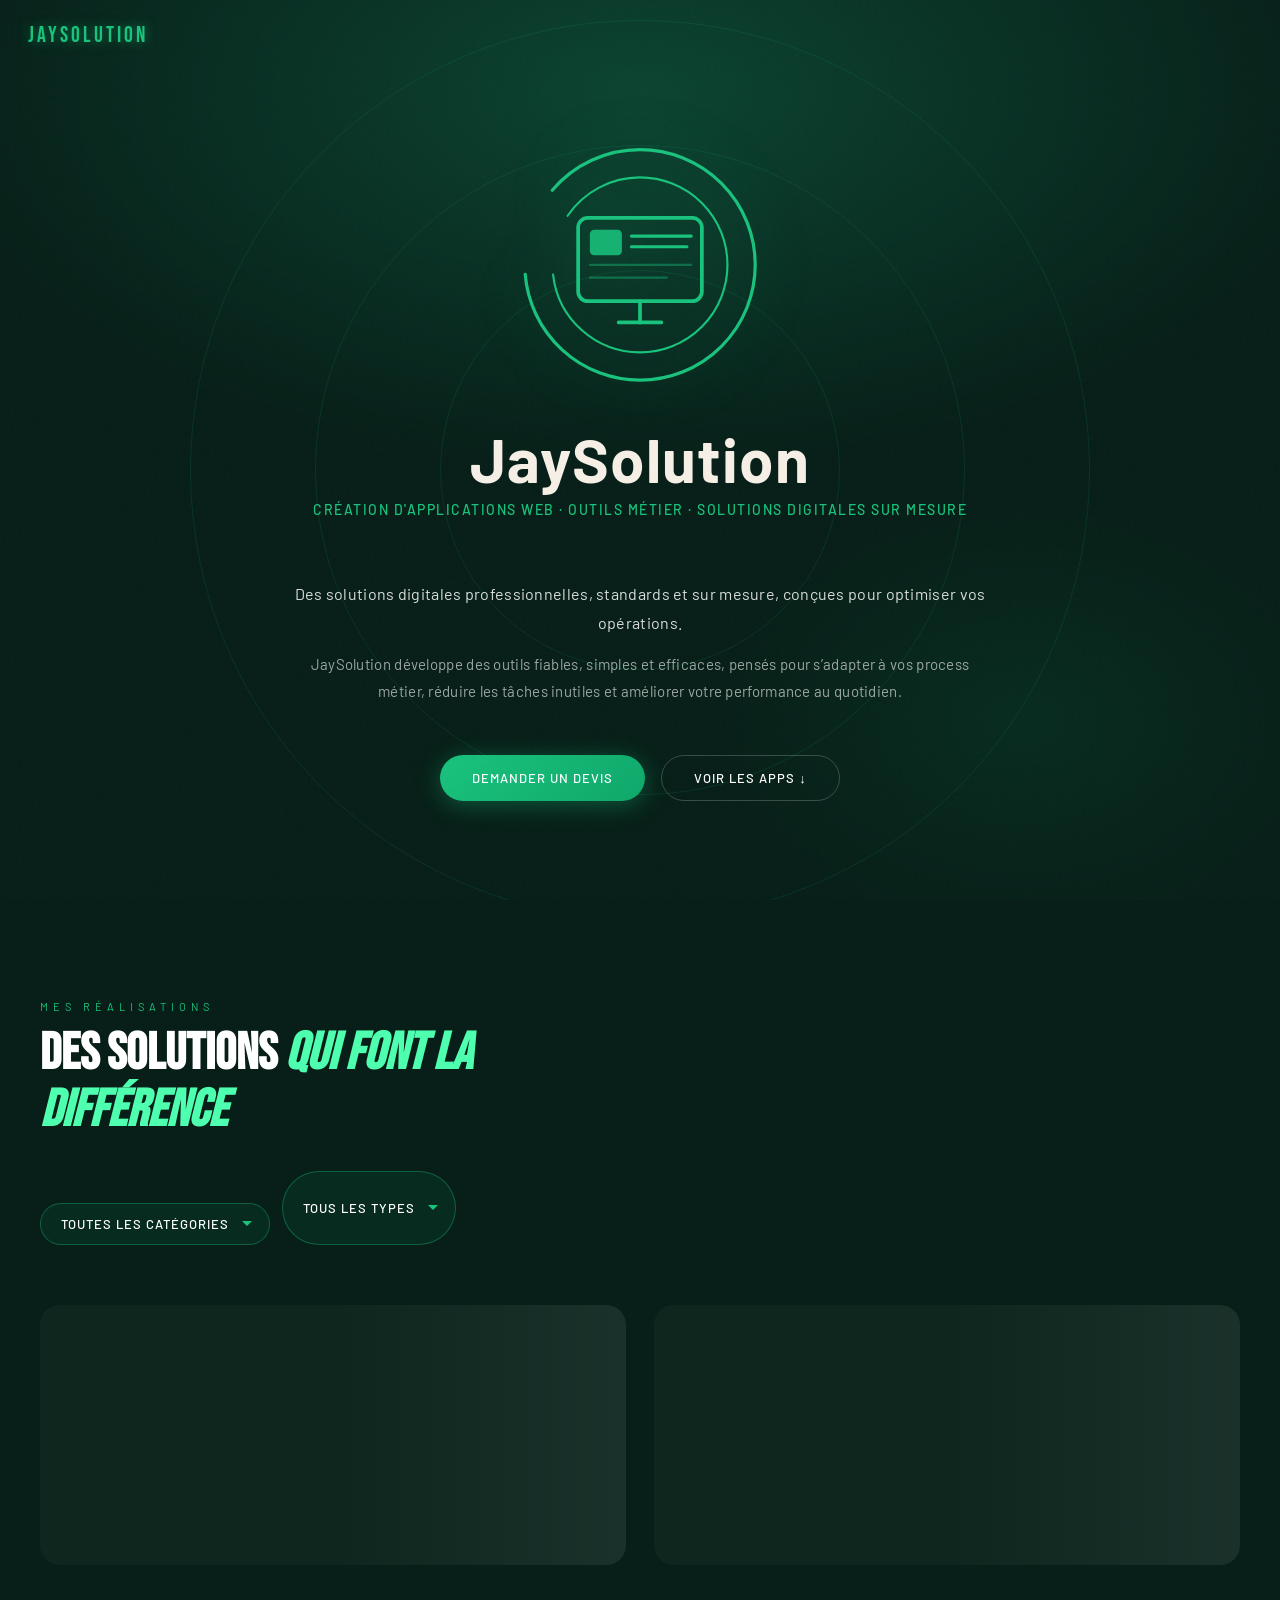
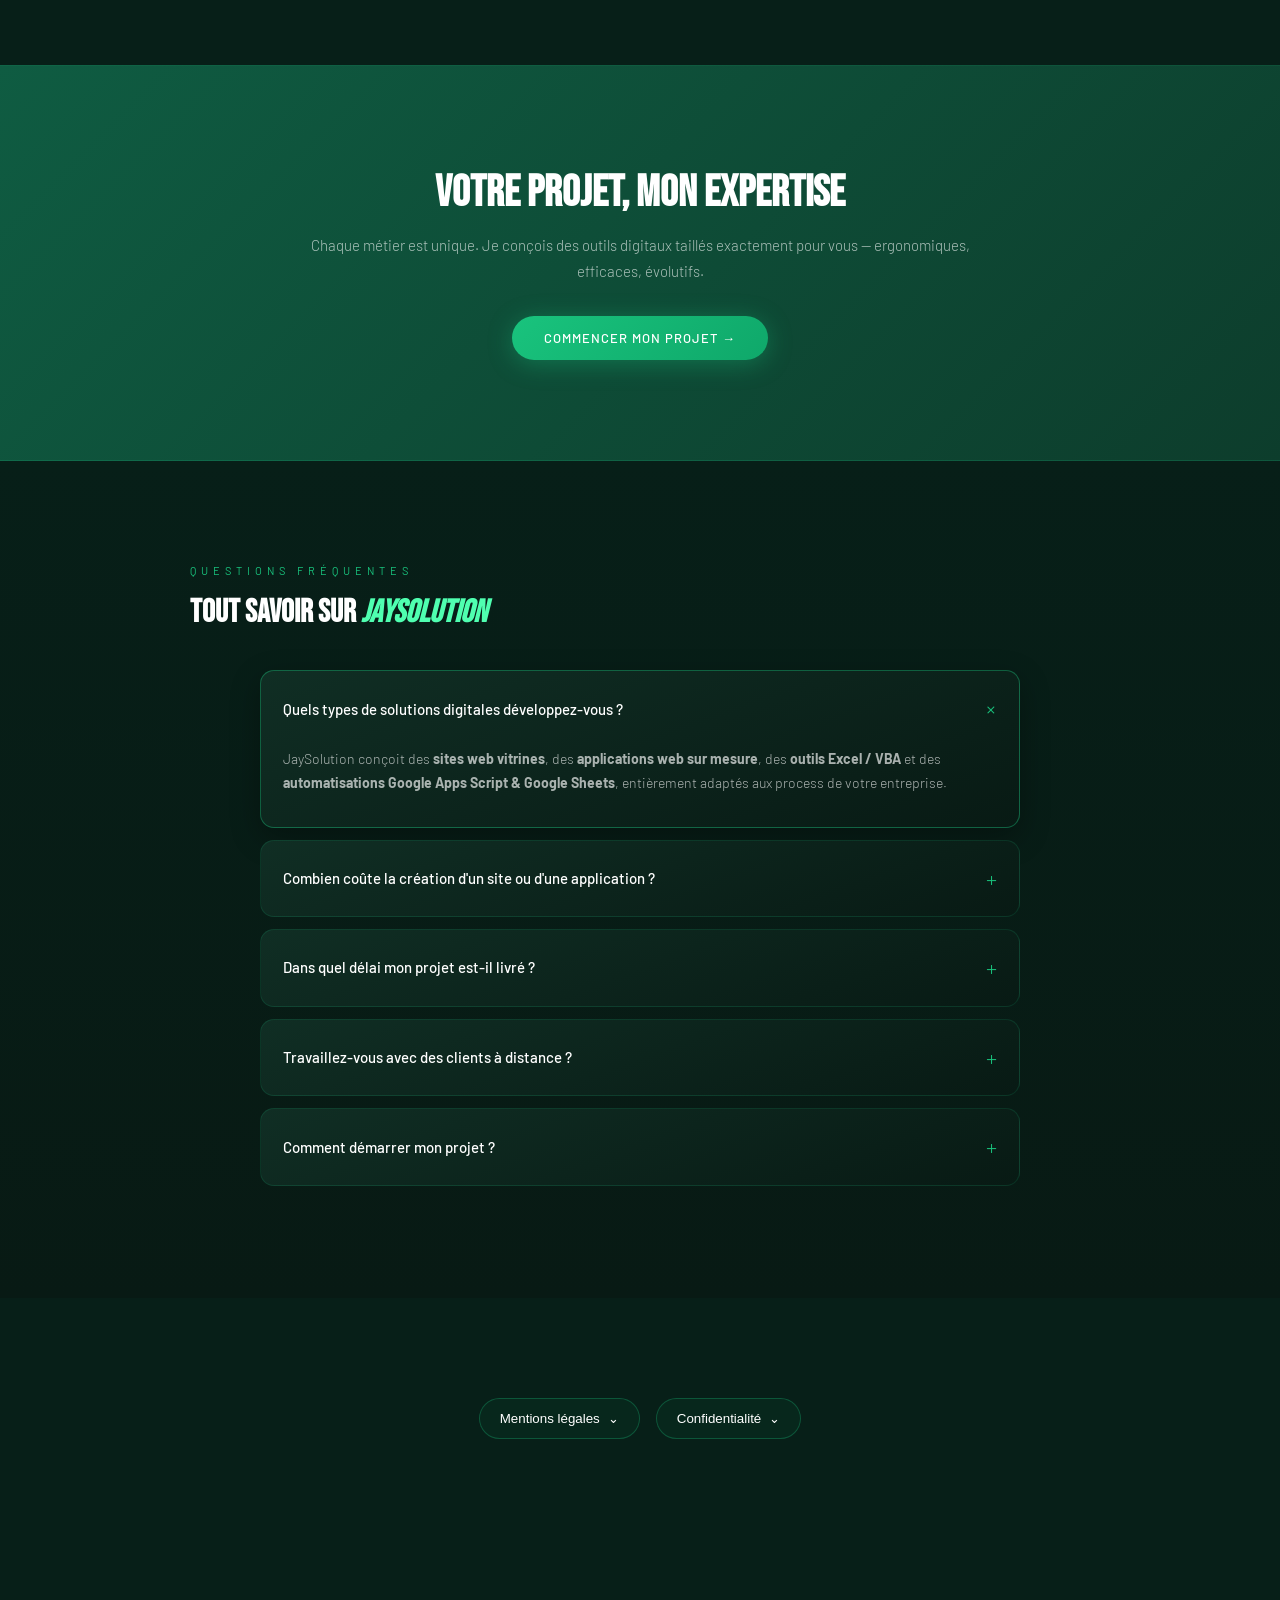
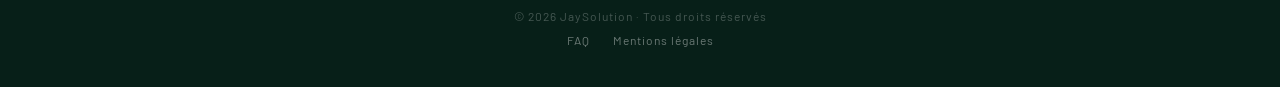
==== index.html @ b28fe3b2 "Change button label for app type 'Site vitrine' to 'Site web'" ====
<!DOCTYPE html>
<html lang="fr">
<head>
  <meta charset="UTF-8">
  <meta name="viewport" content="width=device-width, initial-scale=1.0">
<meta http-equiv="Cache-Control" content="no-cache, no-store, must-revalidate">
<meta http-equiv="Pragma" content="no-cache">
<meta http-equiv="Expires" content="0">
  <title>JaySolution — Développeur d'applications web sur mesure</title>

  <!-- ══════════════ RÉFÉRENCEMENT SEO ══════════════ -->
  <meta name="description" content="JaySolution crée des sites web vitrines, applications sur mesure et outils d'automatisation (Excel, Apps Script, Sheets). Devis gratuit sous 24h.">
  <meta name="keywords" content="JaySolution, création site web, développeur indépendant, Ardèche, site vitrine, application sur mesure, automatisation Excel, Google Apps Script, Google Sheets, solutions digitales, Samuel Jay, Saint-Martin-sur-Lavezon">
  <meta name="author" content="Samuel Jay — JaySolution">
  <meta name="robots" content="index, follow, max-image-preview:large">
  <meta name="geo.region" content="FR-07">
  <meta name="geo.placename" content="Saint-Martin-sur-Lavezon">

  <!-- ⚠️ À PERSONNALISER : remplacez cette URL par votre domaine GitHub Pages définitif (ex. https://votrecompte.github.io/nom-du-site/) -->
  <link rel="canonical" href="https://www.jaysolution.fr/">
  <link rel="alternate" hreflang="fr" href="https://www.jaysolution.fr/">

  <!-- Open Graph (Facebook / WhatsApp / LinkedIn) -->
  <meta property="og:type" content="website">
  <meta property="og:site_name" content="JaySolution">
  <meta property="og:locale" content="fr_FR">
  <meta property="og:title" content="JaySolution — Développeur d'applications web sur mesure">
  <meta property="og:description" content="Sites web vitrines, applications sur mesure et outils d'automatisation pour optimiser votre entreprise. Devis gratuit sous 24h.">
  <meta property="og:url" content="https://www.jaysolution.fr/">
  <meta property="og:image" content="https://www.jaysolution.fr/og-image.jpg">
  <meta property="og:image:width" content="1200">
  <meta property="og:image:height" content="630">
  <meta property="og:image:type" content="image/jpeg">

  <!-- Twitter / X -->
  <meta name="twitter:card" content="summary_large_image">
  <meta name="twitter:title" content="JaySolution — Développeur d'applications web sur mesure">
  <meta name="twitter:description" content="Sites web vitrines, applications sur mesure et outils d'automatisation pour optimiser votre entreprise.">
  <meta name="twitter:image" content="https://www.jaysolution.fr/og-image.jpg">

  <!-- Favicon native SVG - Computer logo -->
  <link rel="icon" type="image/svg+xml" href="data:image/svg+xml,%3Csvg xmlns='http://www.w3.org/2000/svg' viewBox='0 0 64 64'%3E%3Crect width='64' height='64' rx='14' fill='%23071f18'/%3E%3Ccircle cx='32' cy='27' r='22' fill='none' stroke='%2319c37d' stroke-width='1.2' opacity='0.25' stroke-dasharray='4 3'/%3E%3Ccircle cx='32' cy='27' r='18' fill='none' stroke='%2319c37d' stroke-width='0.8' opacity='0.12'/%3E%3Crect x='15' y='9' width='34' height='25' rx='4' fill='none' stroke='%2319c37d' stroke-width='2.5'/%3E%3Crect x='18.5' y='12.5' width='27' height='18' rx='2' fill='rgba(25,195,125,0.06)'/%3E%3Crect x='21' y='15' width='9' height='7' rx='1.5' fill='%2319c37d' opacity='0.75'/%3E%3Cline x1='33' y1='17' x2='43' y2='17' stroke='%2319c37d' stroke-width='2' stroke-linecap='round'/%3E%3Cline x1='33' y1='22' x2='41' y2='22' stroke='%2319c37d' stroke-width='2' stroke-linecap='round' opacity='0.6'/%3E%3Cline x1='20' y1='27' x2='43' y2='27' stroke='%2319c37d' stroke-width='1' stroke-linecap='round' opacity='0.2'/%3E%3Cline x1='32' y1='34' x2='32' y2='41' stroke='%2319c37d' stroke-width='2.5' stroke-linecap='round'/%3E%3Cline x1='24' y1='41' x2='40' y2='41' stroke='%2319c37d' stroke-width='2.5' stroke-linecap='round'/%3E%3C/svg%3E">
  <link rel="apple-touch-icon" href="data:image/svg+xml,%3Csvg xmlns='http://www.w3.org/2000/svg' viewBox='0 0 64 64'%3E%3Crect width='64' height='64' rx='14' fill='%23071f18'/%3E%3Ccircle cx='32' cy='27' r='22' fill='none' stroke='%2319c37d' stroke-width='1.2' opacity='0.25' stroke-dasharray='4 3'/%3E%3Ccircle cx='32' cy='27' r='18' fill='none' stroke='%2319c37d' stroke-width='0.8' opacity='0.12'/%3E%3Crect x='15' y='9' width='34' height='25' rx='4' fill='none' stroke='%2319c37d' stroke-width='2.5'/%3E%3Crect x='18.5' y='12.5' width='27' height='18' rx='2' fill='rgba(25,195,125,0.06)'/%3E%3Crect x='21' y='15' width='9' height='7' rx='1.5' fill='%2319c37d' opacity='0.75'/%3E%3Cline x1='33' y1='17' x2='43' y2='17' stroke='%2319c37d' stroke-width='2' stroke-linecap='round'/%3E%3Cline x1='33' y1='22' x2='41' y2='22' stroke='%2319c37d' stroke-width='2' stroke-linecap='round' opacity='0.6'/%3E%3Cline x1='20' y1='27' x2='43' y2='27' stroke='%2319c37d' stroke-width='1' stroke-linecap='round' opacity='0.2'/%3E%3Cline x1='32' y1='34' x2='32' y2='41' stroke='%2319c37d' stroke-width='2.5' stroke-linecap='round'/%3E%3Cline x1='24' y1='41' x2='40' y2='41' stroke='%2319c37d' stroke-width='2.5' stroke-linecap='round'/%3E%3C/svg%3E">
  <link rel="manifest" href="data:application/json,%7B%22name%22%3A%22JaySolution%22%2C%22short_name%22%3A%22JaySolution%22%2C%22start_url%22%3A%22./%22%2C%22display%22%3A%22standalone%22%2C%22background_color%22%3A%22%23071f18%22%2C%22theme_color%22%3A%22%2319c37d%22%2C%22icons%22%3A%5B%7B%22src%22%3A%22data:image/svg+xml,%253Csvg xmlns='http://www.w3.org/2000/svg' viewBox='0 0 64 64'%253E%253Crect width='64' height='64' rx='14' fill='%2523071f18'/%253E%253Ccircle cx='32' cy='27' r='22' fill='none' stroke='%252319c37d' stroke-width='1.2' opacity='0.25' stroke-dasharray='4 3'/%253E%253Ccircle cx='32' cy='27' r='18' fill='none' stroke='%252319c37d' stroke-width='0.8' opacity='0.12'/%253E%253Crect x='15' y='9' width='34' height='25' rx='4' fill='none' stroke='%252319c37d' stroke-width='2.5'/%253E%253Crect x='18.5' y='12.5' width='27' height='18' rx='2' fill='rgba(25,195,125,0.06)'/%253E%253Crect x='21' y='15' width='9' height='7' rx='1.5' fill='%252319c37d' opacity='0.75'/%253E%253Cline x1='33' y1='17' x2='43' y2='17' stroke='%252319c37d' stroke-width='2' stroke-linecap='round'/%253E%253Cline x1='33' y1='22' x2='41' y2='22' stroke='%252319c37d' stroke-width='2' stroke-linecap='round' opacity='0.6'/%253E%253Cline x1='20' y1='27' x2='43' y2='27' stroke='%252319c37d' stroke-width='1' stroke-linecap='round' opacity='0.2'/%253E%253Cline x1='32' y1='34' x2='32' y2='41' stroke='%252319c37d' stroke-width='2.5' stroke-linecap='round'/%253E%253Cline x1='24' y1='41' x2='40' y2='41' stroke='%252319c37d' stroke-width='2.5' stroke-linecap='round'/%253E%253C/svg%253E%22%2C%22sizes%22%3A%2264x64%22%2C%22type%22%3A%22image/svg+xml%22%7D%5D%7D">
  <meta name="theme-color" content="#19c37d">
  <meta name="apple-mobile-web-app-capable" content="yes">
  <meta name="apple-mobile-web-app-status-bar-style" content="black-translucent">
  <meta name="apple-mobile-web-app-title" content="JaySolution">

  <link rel="dns-prefetch" href="https://script.google.com">
  <link rel="dns-prefetch" href="https://www.youtube.com">
  <link rel="preconnect" href="https://script.google.com">

  <!-- Données structurées JSON-LD (Schema.org) -->
  <script type="application/ld+json">
  {
    "@context": "https://schema.org",
    "@graph": [
      {
        "@type": "ProfessionalService",
        "@id": "https://www.jaysolution.fr/#org",
        "name": "JaySolution",
        "alternateName": "JaySolution — Samuel Jay",
        "description": "Créateur de solutions digitales sur mesure : sites web vitrines, applications web, outils Excel/VBA et automatisations Google Apps Script & Google Sheets.",
        "url": "https://www.jaysolution.fr/",
        "email": "jaysolution07@gmail.com",
        "telephone": "+33677718914",
        "priceRange": "€€",
        "areaServed": "FR",
        "image": "https://www.jaysolution.fr/og-image.jpg",
        "founder": { "@type": "Person", "name": "Samuel Jay" },
        "address": {
          "@type": "PostalAddress",
          "streetAddress": "07400 Saint-Martin-sur-Lavezon",
          "addressLocality": "Saint-Martin-sur-Lavezon",
          "postalCode": "07400",
          "addressRegion": "Auvergne-Rhône-Alpes",
          "addressCountry": "FR"
        }
      },
      {
        "@type": "WebSite",
        "@id": "https://www.jaysolution.fr/#website",
        "name": "JaySolution",
        "url": "https://www.jaysolution.fr/",
        "inLanguage": "fr-FR",
        "publisher": { "@id": "https://www.jaysolution.fr/#org" }
      },
      {
        "@type": "FAQPage",
        "mainEntity": [
          {
            "@type": "Question",
            "name": "Quels types de solutions digitales développez-vous ?",
            "acceptedAnswer": { "@type": "Answer", "text": "JaySolution conçoit des sites web vitrines, des applications web sur mesure, des outils Excel/VBA et des automatisations avec Google Apps Script et Google Sheets, adaptés aux process de votre entreprise." }
          },
          {
            "@type": "Question",
            "name": "Combien coûte la création d'un site ou d'une application ?",
            "acceptedAnswer": { "@type": "Answer", "text": "Chaque projet est unique : les prix sont proposés en prix ferme ou en abonnement selon vos besoins. Demandez un devis gratuit, vous recevez une réponse sous 24h." }
          },
          {
            "@type": "Question",
            "name": "Dans quel délai mon projet est-il livré ?",
            "acceptedAnswer": { "@type": "Answer", "text": "Vous recevez une réponse sous 24h. Le délai de livraison dépend de la complexité du projet et est précisé dans le devis." }
          },
          {
            "@type": "Question",
            "name": "Travaillez-vous avec des clients à distance ?",
            "acceptedAnswer": { "@type": "Answer", "text": "Oui, JaySolution travaille avec des clients partout en France et à l'étranger. Les échanges se font par téléphone, email ou visioconférence." }
          },
          {
            "@type": "Question",
            "name": "Comment démarrer mon projet ?",
            "acceptedAnswer": { "@type": "Answer", "text": "Remplissez simplement le formulaire de contact du site ou appelez le 06 77 71 89 14. Vous recevez une réponse sous 24h pour discuter de votre besoin." }
          }
        ]
      }
    ]
  }
  </script>

  <link rel="preconnect" href="https://fonts.googleapis.com">
  <link href="https://fonts.googleapis.com/css2?family=Bebas+Neue&family=Barlow:wght@300;400;500;600&display=swap" rel="stylesheet">

  <style>
    :root {
      --green-deep:   #071f18;
      --green-mid:    #0d3d2c;
      --green-rich:   #0f5c42;
      --green-vivid:  #19c37d;
      --green-glow:   #4fffb0;
      --gold:         #c8a84b;
      --cream:        #f5efe6;
      --white:        #ffffff;
    }

    *, *::before, *::after { box-sizing: border-box; margin: 0; padding: 0; }

    html { scroll-behavior: smooth; }

    body {
      font-family: 'Barlow', sans-serif;
      background: var(--green-deep);
      color: var(--white);
      overflow-x: hidden;
    }

    /* ── NOISE TEXTURE OVERLAY ── */
    body::after {
      content: "";
      position: fixed;
      inset: 0;
      background-image: url("data:image/svg+xml,%3Csvg viewBox='0 0 256 256' xmlns='http://www.w3.org/2000/svg'%3E%3Cfilter id='noise'%3E%3CfeTurbulence type='fractalNoise' baseFrequency='0.9' numOctaves='4' stitchTiles='stitch'/%3E%3C/filter%3E%3Crect width='100%25' height='100%25' filter='url(%23noise)' opacity='0.04'/%3E%3C/svg%3E");
      pointer-events: none;
      z-index: 9999;
      opacity: 0.4;
    }

    /* ── FLOATING BRAND ── */
    .floating-brand {
      position: fixed;
      top: 22px;
      left: 28px;
      font-family: 'Bebas Neue', sans-serif;
      font-size: 22px;
      letter-spacing: 3px;
      color: var(--green-vivid);
      z-index: 1000;
      text-shadow: 0 0 12px rgba(25,195,125,0.5);
    }

    /* ── HERO ── */
    .hero {
      min-height: 100vh;
      display: flex;
      flex-direction: column;
      align-items: center;
      justify-content: center;
      text-align: center;
      padding: 100px 40px 60px;
      position: relative;
      background:
        radial-gradient(ellipse 80% 60% at 50% 10%, rgba(15,92,66,0.6) 0%, transparent 70%),
        radial-gradient(ellipse 40% 40% at 80% 80%, rgba(25,195,125,0.08) 0%, transparent 60%),
        var(--green-deep);
      overflow: hidden;
    }

    /* animated rings */
    .hero-ring {
      position: absolute;
      border-radius: 50%;
      border: 1px solid rgba(25,195,125,0.12);
      animation: expandRing 8s ease-out infinite;
    }
    .hero-ring:nth-child(1) { width: 400px; height: 400px; animation-delay: 0s; }
    .hero-ring:nth-child(2) { width: 650px; height: 650px; animation-delay: 2s; }
    .hero-ring:nth-child(3) { width: 900px; height: 900px; animation-delay: 4s; }
    @keyframes expandRing {
      0%   { opacity: 0.6; transform: scale(0.85); }
      100% { opacity: 0;   transform: scale(1.15); }
    }

    .hero-logo-wrap {
      opacity: 0;
      animation: fadeUp 0.9s 0.4s forwards;
    }
    .hero-svg {
      width: clamp(220px, 45vw, 320px);
      height: auto;
      filter: drop-shadow(0 0 28px rgba(25,195,125,0.3));
    }

    .hero-brand {
      text-align: center;
      margin-top: 8px;
      opacity: 0;
      animation: fadeUp 0.9s 0.6s forwards;
    }

    .hero-name {
      font-family: 'Barlow', sans-serif;
      font-weight: 700;
      font-size: clamp(36px, 7vw, 62px);
      color: #f5efe6;
      letter-spacing: 1px;
      line-height: 1;
      margin: 0 0 10px;
    }

   .hero-tagline {
  font-family: 'Barlow', sans-serif;
  font-weight: 500;
  font-size: 14px;
  letter-spacing: 1.5px;
  color: var(--green-vivid);
  margin-bottom: 32px;
  line-height: 1.5;
  max-width: 850px;
}
   

    .hero-divider {
      width: 60px;
      height: 2px;
      background: linear-gradient(90deg, var(--green-vivid), var(--gold));
      margin: 32px auto;
      opacity: 0;
      animation: fadeUp 0.9s 0.8s forwards;
    }
.hero-description {
  max-width: 700px;
  margin: 28px auto 0;
  font-size: 16px;
  line-height: 1.8;
  color: rgba(255,255,255,0.85);
  font-weight: 400;
  letter-spacing: 0.3px;
  text-align: center;
}

.hero-description.secondary {
  margin-bottom: 10px;
  margin-top: 14px;
  font-size: 15px;
  color: rgba(255,255,255,0.6);
}

    .hero-cta {
  display: flex;
  gap: 16px;
  justify-content: center;
  flex-wrap: wrap;
  opacity: 0;
  animation: fadeUp 0.9s 1s forwards;

  margin-top: 40px; 
}

    @keyframes fadeUp {
      from { opacity: 0; transform: translateY(24px); }
      to   { opacity: 1; transform: translateY(0); }
    }

    /* ── BUTTONS ── */
    .btn {
      display: inline-flex;
      align-items: center;
      gap: 8px;
      padding: 14px 32px;
      border-radius: 50px;
      font-family: 'Barlow', sans-serif;
      font-size: 13px;
      font-weight: 500;
      letter-spacing: 1px;
      text-transform: uppercase;
      cursor: pointer;
      transition: all 0.3s;
      border: none;
      text-decoration: none;
    }

    .btn-primary {
      background: linear-gradient(135deg, var(--green-vivid), #0fa86a);
      color: white;
      box-shadow: 0 4px 24px rgba(25,195,125,0.35);
    }
    .btn-primary:hover {
      transform: translateY(-3px);
      box-shadow: 0 8px 32px rgba(25,195,125,0.5);
    }

    .btn-outline {
      background: transparent;
      color: var(--white);
      border: 1px solid rgba(255,255,255,0.2);
    }
    .btn-outline:hover {
      background: rgba(255,255,255,0.06);
      border-color: rgba(255,255,255,0.4);
      transform: translateY(-3px);
    }

    /* ── SECTION ── */
    section { padding: 100px 40px; }

    .section-label {
      font-size: 11px;
      letter-spacing: 5px;
      text-transform: uppercase;
      color: var(--green-vivid);
      margin-bottom: 12px;
    }

    .section-title {
      font-family: 'Bebas Neue', sans-serif;
      font-size: clamp(32px, 5vw, 52px);
      font-weight: 700;
      line-height: 1.1;
      max-width: 560px;
    }

    .section-title em {
      font-style: italic;
      color: var(--green-glow);
    }

    /* ── APPS GRID ── */
    .apps-section { background: var(--green-deep); }

    .apps-header {
      max-width: 1200px;
      margin: 0 auto 60px;
    }

    #apps {
      max-width: 1200px;
      margin: 0 auto;
      display: grid;
      grid-template-columns: repeat(auto-fit, minmax(320px, 1fr));
      gap: 28px;
    }

    .card {
  background: linear-gradient(160deg, #102e24, #081a14);
  backdrop-filter: blur(10px);
      border: 1px solid rgba(25,195,125,0.12);
      border-radius: 20px;
      overflow: hidden;
      transition: all 0.4s cubic-bezier(0.25, 0.46, 0.45, 0.94);
      position: relative;
    }

    .card::before {
      content: "";
      position: absolute;
      inset: 0;
      background: radial-gradient(ellipse 80% 60% at 50% 0%, rgba(25,195,125,0.06) 0%, transparent 70%);
      pointer-events: none;
    }

    .card:hover {
      transform: translateY(-8px);
      border-color: rgba(25,195,125,0.35);
      box-shadow: 0 24px 60px rgba(0,0,0,0.4), 0 0 0 1px rgba(25,195,125,0.1);
    }

   .card-img-wrap {
  position: relative;
  overflow: hidden;
  height: 140px;
  display: flex;
  align-items: center;
  justify-content: center;

  background: radial-gradient(
    ellipse at center,
    rgba(25,195,125,0.12) 0%,
    rgba(0,0,0,0) 70%
  );
}

    .card-img-wrap img {
  filter: drop-shadow(0 0 18px rgba(25,195,125,0.35));
  width: 100%;
  height: 100%;
  object-fit: contain; /* ← CHANGEMENT ICI */
  transition: transform 0.5s ease;
  padding: 8px; /* ← AJOUT */
}

    .card:hover .card-img-wrap img {
      transform: scale(1.06);
    }

    .card-img-wrap::after {
      content: "";
      position: absolute;
      bottom: 0;
      left: 0;
      right: 0;
      height: 80px;
      background: linear-gradient(transparent, #102e24);
    }

    .card-body { padding: 24px; }

    .card-body h3 {
      font-family: 'Bebas Neue', sans-serif;
      font-size: 22px;
      margin-bottom: 8px;
    }

  .card-body p {
  font-size: 14px;
  font-weight: 300;
  line-height: 1.7;
  color: rgba(255,255,255,0.6);
  margin-bottom: 10px;

  display: -webkit-box;
  -webkit-line-clamp: 4;
  -webkit-box-orient: vertical;
  overflow: hidden;
}

.card-body p.expanded {
  -webkit-line-clamp: unset;
}

.read-more {
  font-size: 12px;
  color: var(--green-vivid);
  cursor: pointer;
  display: inline-block;
  margin-bottom: 12px;
}

.read-more:hover {
  text-decoration: underline;
}

    .card iframe {
  width: 100%;
  height: 200px;
  border: none;
  border-radius: 14px;
  margin-bottom: 18px;
  background: #000;
}

    .card-actions { display: flex; gap: 10px; flex-wrap: wrap; }

    .card-actions .btn {
      flex: 1;
      justify-content: center;
      font-size: 12px;
      padding: 11px 16px;
    }

    /* ── CTA BAND ── */
    .cta-band {
      background:
        linear-gradient(135deg, #0f5c42 0%, #0d3d2c 100%);
      border-top: 1px solid rgba(25,195,125,0.15);
      border-bottom: 1px solid rgba(25,195,125,0.15);
    }

    .cta-inner {
      max-width: 700px;
      margin: 0 auto;
      text-align: center;
    }

    .cta-inner h2 {
      font-family: 'Bebas Neue', sans-serif;
      font-size: clamp(28px, 4vw, 44px);
      margin-bottom: 14px;
    }

    .cta-inner p {
      font-size: 15px;
      font-weight: 300;
      color: rgba(255,255,255,0.65);
      margin-bottom: 32px;
      line-height: 1.7;
    }

    /* ── FOOTER ── */
    footer {
      text-align: center;
      padding: 40px;
      font-size: 12px;
      color: rgba(255,255,255,0.25);
      letter-spacing: 1px;
    }

    /* ── MODAL ── */
    .overlay {
      display: none;
      position: fixed;
      inset: 0;
      background: rgba(5,15,12,0.85);
      backdrop-filter: blur(8px);
      z-index: 2000;
      align-items: center;
      justify-content: center;
    }
    .overlay.active { display: flex; }

    .modal {
      background: linear-gradient(145deg, #0f2e23, #091c15);
      border: 1px solid rgba(25,195,125,0.2);
      border-radius: 24px;
      padding: 44px;
      width: 100%;
      max-width: 440px;
      position: relative;
      box-shadow: 0 40px 80px rgba(0,0,0,0.5);
    }

    .modal h3 {
      font-family: 'Bebas Neue', sans-serif;
      font-size: 28px;
      margin-bottom: 6px;
    }

    .modal-sub {
      font-size: 13px;
      color: rgba(255,255,255,0.4);
      margin-bottom: 28px;
    }

    .form-group { margin-bottom: 16px; }

    .form-group label {
      display: block;
      font-size: 11px;
      letter-spacing: 2px;
      text-transform: uppercase;
      color: rgba(255,255,255,0.45);
      margin-bottom: 6px;
    }

    .form-group input,
    .form-group textarea {
      width: 100%;
      background: rgba(255,255,255,0.05);
      border: 1px solid rgba(25,195,125,0.2);
      border-radius: 10px;
      padding: 12px 16px;
      color: white;
      font-family: 'Barlow', sans-serif;
      font-size: 14px;
      outline: none;
      transition: border-color 0.3s;
    }

    .form-group input:focus,
    .form-group textarea:focus {
      border-color: var(--green-vivid);
    }

    .form-group textarea { height: 110px; resize: vertical; }

    .modal-actions { display: flex; gap: 12px; margin-top: 24px; }
    .modal-actions .btn { flex: 1; justify-content: center; }

    .close-btn {
      position: absolute;
      top: 18px;
      right: 18px;
      background: rgba(255,255,255,0.06);
      border: none;
      color: rgba(255,255,255,0.5);
      width: 34px;
      height: 34px;
      border-radius: 50%;
      font-size: 18px;
      cursor: pointer;
      display: flex;
      align-items: center;
      justify-content: center;
      transition: background 0.2s;
    }
    .close-btn:hover { background: rgba(255,255,255,0.12); }

    /* ── SCROLL REVEAL ── */
    .reveal {
      opacity: 0;
      transform: translateY(30px);
      transition: opacity 0.7s ease, transform 0.7s ease;
    }
    .reveal.visible {
      opacity: 1;
      transform: none;
    }
#category-filter {
      margin-top: 32px;
      padding: 12px 20px;
      border-radius: 50px;
      border: 1px solid rgba(25,195,125,0.35);
      background: rgba(25,195,125,0.08);
      color: white;
      font-family: 'Barlow', sans-serif;
      font-size: 13px;
      font-weight: 500;
      letter-spacing: 1px;
      text-transform: uppercase;
      cursor: pointer;
      outline: none;
      appearance: none;
      -webkit-appearance: none;
      padding-right: 40px;
      background-image: url("data:image/svg+xml,%3Csvg xmlns='http://www.w3.org/2000/svg' width='12' height='12' viewBox='0 0 12 12'%3E%3Cpath fill='%2319c37d' d='M6 8L1 3h10z'/%3E%3C/svg%3E");
      background-repeat: no-repeat;
      background-position: right 16px center;
      transition: border-color 0.3s, background-color 0.3s;
    }
    #category-filter:hover,
    #category-filter:focus {
      border-color: var(--green-vivid);
      background-color: rgba(25,195,125,0.14);
    }
    #category-filter option {
      background: #0d3d2c;
      color: white;
    }
#type-filter {
  padding: 12px 20px;
  border-radius: 50px;
  border: 1px solid rgba(25,195,125,0.35);
  background: rgba(25,195,125,0.08);
  color: white;
  font-family: 'Barlow', sans-serif;
  font-size: 13px;
  font-weight: 500;
  letter-spacing: 1px;
  text-transform: uppercase;
  cursor: pointer;
  outline: none;
  appearance: none;
  -webkit-appearance: none;
  padding-right: 40px;
  background-image: url("data:image/svg+xml,%3Csvg xmlns='http://www.w3.org/2000/svg' width='12' height='12' viewBox='0 0 12 12'%3E%3Cpath fill='%2319c37d' d='M6 8L1 3h10z'/%3E%3C/svg%3E");
  background-repeat: no-repeat;
  background-position: right 16px center;
  transition: border-color 0.3s, background-color 0.3s;
}
#type-filter:hover, #type-filter:focus {
  border-color: var(--green-vivid);
  background-color: rgba(25,195,125,0.14);
}
#type-filter option { background: #0d3d2c; color: white; }
/* ── LEGAL ── */
.legal-section {
  max-width: 900px;
  margin: 0 auto;
  line-height: 1.8;
  color: rgba(255,255,255,0.75);
  font-size: 14px;
}
.legal-grid {
  display: grid;
  grid-template-columns: 1fr 1fr;
  gap: 60px;
  margin-top: 40px;
}
.legal-section h2 {
  font-family: 'Bebas Neue', sans-serif;
  font-size: 32px;
  margin-bottom: 20px;
  color: var(--white);
}

.legal-section p {
  margin-bottom: 14px;
}

.footer-links {
  margin-top: 10px;
}

.footer-links a {
  color: rgba(255,255,255,0.4);
  margin: 0 10px;
  text-decoration: none;
  font-size: 12px;
}

.footer-links a:hover {
  color: var(--green-vivid);
}
    @media (max-width: 640px) {
      .hero { padding: 120px 24px 60px; }
      section { padding: 70px 24px; }
      .modal { margin: 20px; padding: 32px 24px; }
    }
@media (max-width: 768px) {
  .legal-grid {
    grid-template-columns: 1fr;
    gap: 30px;
  }
}
.card iframe:empty {
  display: none;
}
.legal-buttons {
  display: flex;
  gap: 16px;
  justify-content: center;
  margin-bottom: 30px;
}

.legal-toggle {
  display: flex;
  align-items: center;
  gap: 8px;
  padding: 12px 20px;
  border-radius: 30px;
  border: 1px solid rgba(25,195,125,0.3);
  background: rgba(25,195,125,0.05);
  color: white;
  cursor: pointer;
  transition: 0.3s;
}

.legal-toggle:hover {
  background: rgba(25,195,125,0.15);
}

.legal-toggle.active {
  background: linear-gradient(135deg, var(--green-vivid), #0fa86a);
  box-shadow: 0 0 20px rgba(25,195,125,0.4);
}

.legal-toggle span {
  transition: transform 0.3s;
}

.legal-toggle.active span {
  transform: rotate(180deg);
}

/* CONTENU ANIMÉ */
.legal-content {
  max-height: 0;
  overflow: hidden;
  opacity: 0;
  transition: all 0.4s ease;
}

.legal-content.active {
  max-height: 500px;
  opacity: 1;
  margin-top: 20px;
}
.category-block {
  margin-bottom: 80px;
}

.category-header {
  margin-bottom: 28px;
}

.category-header h3 {
  font-family: 'Bebas Neue', sans-serif;
  font-size: 34px;
  letter-spacing: 2px;
  margin-bottom: 10px;
  color: var(--white);
}

.category-line {
  width: 100%;
  max-width: 220px;
  height: 2px;
  background: linear-gradient(90deg, var(--green-vivid), transparent);
}

.category-grid {
  display: grid;
  grid-template-columns: repeat(auto-fit, minmax(320px, 1fr));
  gap: 28px;
}
.card-price {
  font-size: 18px;
  font-weight: 600;
  color: var(--green-glow);
  margin-bottom: 12px;
  letter-spacing: 0.5px;
}
.skeleton-grid {
  display: grid;
  grid-template-columns: repeat(auto-fit, minmax(320px, 1fr));
  gap: 28px;
}

.skeleton-card {
  height: 260px;
  border-radius: 20px;
  background: linear-gradient(
    90deg,
    rgba(255,255,255,0.03) 25%,
    rgba(255,255,255,0.08) 50%,
    rgba(255,255,255,0.03) 75%
  );
  background-size: 200% 100%;
  animation: shimmer 1.5s infinite;
}

@keyframes shimmer {
  from { background-position: 200% 0; }
  to { background-position: -200% 0; }
}
.toast {
  position: fixed;
  bottom: 24px;
  right: 24px;
  background: linear-gradient(145deg, #0f2e23, #091c15);
  border: 1px solid rgba(25,195,125,0.25);
  color: white;
  padding: 14px 20px;
  border-radius: 14px;
  font-size: 14px;
  box-shadow: 0 12px 30px rgba(0,0,0,0.35);
  opacity: 0;
  transform: translateY(20px);
  pointer-events: none;
  transition: all 0.35s ease;
  z-index: 3000;
  max-width: 320px;
}    .toast.show {
  opacity: 1;
  transform: translateY(0);
}
/* ── FAQ ── */
.faq-section {
  background: linear-gradient(180deg, #071f18 0%, #081a14 100%);
}
.faq-list {
  max-width: 760px;
  margin: 40px auto 0;
}
.faq-list details {
  border: 1px solid rgba(25,195,125,0.15);
  border-radius: 14px;
  margin-bottom: 12px;
  background: linear-gradient(160deg, #102e24, #081a14);
  transition: border-color 0.3s, box-shadow 0.3s;
}
.faq-list details[open] {
  border-color: rgba(25,195,125,0.4);
  box-shadow: 0 10px 30px rgba(0,0,0,0.3);
}
.faq-list summary {
  cursor: pointer;
  padding: 18px 22px;
  font-weight: 500;
  font-size: 15px;
  color: var(--white);
  list-style: none;
  display: flex;
  justify-content: space-between;
  align-items: center;
  gap: 12px;
  user-select: none;
}
.faq-list summary::-webkit-details-marker { display: none; }
.faq-list summary::after {
  content: "+";
  color: var(--green-vivid);
  font-size: 22px;
  font-weight: 300;
  transition: transform 0.3s;
  flex-shrink: 0;
}
.faq-list details[open] summary::after { transform: rotate(45deg); }
.faq-list details p {
  padding: 0 22px 18px;
  font-size: 14px;
  font-weight: 300;
  line-height: 1.7;
  color: rgba(255,255,255,0.65);
}
.faq-list details a {
  color: var(--green-vivid);
  text-decoration: underline;
}
  </style>
</head>
<body>

<!-- Floating brand -->
<header class="floating-brand">JaySolution</header>

<main>
<!-- HERO -->
<section class="hero">
  <div class="hero-ring"></div>
  <div class="hero-ring"></div>
  <div class="hero-ring"></div>

  <!-- Icône seule -->
  <div class="hero-logo-wrap">
    <svg class="hero-svg" viewBox="0 0 300 260" xmlns="http://www.w3.org/2000/svg">
      <circle cx="150" cy="118" r="108" fill="none" stroke="#19c37d" stroke-width="3" stroke-dasharray="530 85" stroke-dashoffset="200" stroke-linecap="round"/>
      <circle cx="150" cy="118" r="82"  fill="none" stroke="#19c37d" stroke-width="2" stroke-dasharray="400 58" stroke-dashoffset="152" stroke-linecap="round"/>
      <rect x="92" y="74" width="116" height="78" rx="9" fill="none" stroke="#19c37d" stroke-width="3.5"/>
      <line x1="150" y1="152" x2="150" y2="172" stroke="#19c37d" stroke-width="3.5" stroke-linecap="round"/>
      <line x1="130" y1="172" x2="170" y2="172" stroke="#19c37d" stroke-width="3.5" stroke-linecap="round"/>
      <rect x="103" y="85" width="30" height="24" rx="4" fill="#19c37d" opacity="0.88"/>
      <line x1="142" y1="91" x2="198" y2="91" stroke="#19c37d" stroke-width="3" stroke-linecap="round"/>
      <line x1="142" y1="101" x2="194" y2="101" stroke="#19c37d" stroke-width="3" stroke-linecap="round"/>
      <line x1="103" y1="118" x2="198" y2="118" stroke="#19c37d" stroke-width="2" stroke-linecap="round" opacity="0.4"/>
      <line x1="103" y1="130" x2="175" y2="130" stroke="#19c37d" stroke-width="2" stroke-linecap="round" opacity="0.4"/>
    </svg>
  </div>

  <!-- Texte séparé sous l'icône -->
  <div class="hero-brand">
    <h1 class="hero-name">JaySolution</h1>
    <p class="hero-tagline">CRÉATION D'APPLICATIONS WEB · OUTILS MÉTIER · SOLUTIONS DIGITALES SUR MESURE</p>
  </div>
 <p class="hero-description">
  Des solutions digitales professionnelles, standards et sur mesure, conçues pour optimiser vos opérations.
</p>

<p class="hero-description secondary">
  JaySolution développe des outils fiables, simples et efficaces, pensés pour s’adapter à vos process métier,
  réduire les tâches inutiles et améliorer votre performance au quotidien.
</p>

<div class="hero-cta">
    <button class="btn btn-primary" onclick="openForm()">Demander un devis</button>
    <a href="#apps" class="btn btn-outline">Voir les apps ↓</a>
  </div>
</section>

<!-- APPS -->
<section class="apps-section" id="apps-section">
 <div class="apps-header reveal">
  <p class="section-label">Mes réalisations</p>
  <h2 class="section-title">Des solutions <em>qui font la différence</em></h2>
  <div style="display:flex;gap:12px;flex-wrap:wrap;margin-top:32px">
    <select id="category-filter">
      <option value="">Toutes les catégories</option>
    </select>
    <select id="type-filter">
      <option value="">Tous les types</option>
    </select>
  </div>
</div>
  <div id="apps-loader" class="skeleton-grid">
  <div class="skeleton-card"></div>
  <div class="skeleton-card"></div>
</div>
<div id="apps"></div>
</section>

<!-- CTA BAND -->
<section class="cta-band">
  <div class="cta-inner reveal">
    <h2>Votre projet, mon expertise</h2>
    <p>Chaque métier est unique. Je conçois des outils digitaux taillés exactement pour vous — ergonomiques, efficaces, évolutifs.</p>
    <button class="btn btn-primary" onclick="openForm()">Commencer mon projet →</button>
  </div>
</section>
<!-- FAQ -->
<section id="faq" class="faq-section">
  <div class="legal-section reveal">
    <p class="section-label">Questions fréquentes</p>
    <h2 class="section-title">Tout savoir sur <em>JaySolution</em></h2>
    <div class="faq-list">
      <details open>
        <summary>Quels types de solutions digitales développez-vous ?</summary>
        <p>JaySolution conçoit des <strong>sites web vitrines</strong>, des <strong>applications web sur mesure</strong>, des <strong>outils Excel / VBA</strong> et des <strong>automatisations Google Apps Script &amp; Google Sheets</strong>, entièrement adaptés aux process de votre entreprise.</p>
      </details>
      <details>
        <summary>Combien coûte la création d'un site ou d'une application ?</summary>
        <p>Chaque projet est unique : les prix sont proposés en <strong>prix ferme</strong> ou en <strong>abonnement</strong> selon vos besoins. Demandez un <strong>devis gratuit</strong> — vous recevez une réponse sous 24h.</p>
      </details>
      <details>
        <summary>Dans quel délai mon projet est-il livré ?</summary>
        <p>Vous recevez une réponse sous 24h. Le délai de livraison dépend de la complexité du projet et vous est précisé dans le devis.</p>
      </details>
      <details>
        <summary>Travaillez-vous avec des clients à distance ?</summary>
        <p>Oui ! JaySolution accompagne des clients partout en France et à l'international, par téléphone, email ou visioconférence.</p>
      </details>
      <details>
        <summary>Comment démarrer mon projet ?</summary>
        <p>Remplissez simplement le <a href="#" onclick="openForm();return false;">formulaire de contact</a> ou appelez le <a href="tel:0677718914">06 77 71 89 14</a>. Réponse garantie sous 24h.</p>
      </details>
    </div>
  </div>
</section>
<section id="legal">
  <div class="legal-section reveal">

    <div class="legal-buttons">
      <button class="legal-toggle" data-target="mentions">
  Mentions légales <span>⌄</span>
</button>
      <button class="legal-toggle" data-target="confidentialite">
  Confidentialité <span>⌄</span>
</button>
    </div>

    <div id="mentions" class="legal-content">
      <h2>Mentions légales</h2>

      <p><strong>Éditeur du site :</strong><br>
      Samuel Jay<br>
      Entrepreneur individuel<br>
      SIRET : 93963162800012<br>
      Adresse : 07400 SAINT-MARTIN-SUR-LAVEZON<br>
      Téléphone : 06 77 71 89 14<br>
      Email : jaysolution07@gmail.com</p>

      <p><strong>Responsable de la publication :</strong><br>
      Samuel Jay</p>

      <p><strong>Hébergement :</strong><br>
      GitHub Pages<br>
      GitHub, Inc.<br>
      88 Colin P Kelly Jr St, San Francisco, CA 94107, USA</p>
    </div>

    <div id="confidentialite" class="legal-content">
      <h2>Confidentialité</h2>

      <p>Les données collectées via le formulaire de contact (nom, email, message) sont utilisées uniquement pour répondre aux demandes.</p>

      <p>Aucune donnée n’est vendue ou utilisée à des fins commerciales.</p>

      <p>Les informations sont conservées pendant une durée maximale de 12 mois.</p>

      <p>Conformément au RGPD, vous pouvez demander l’accès, la modification ou la suppression de vos données à tout moment en contactant : jaysolution07@gmail.com</p>

      <p><strong>Cookies :</strong><br>
      Ce site n’utilise pas de cookies à des fins de suivi ou d’analyse.</p>
    </div>

  </div>
</section>
</main>
<footer>
  © 2026 JaySolution · Tous droits réservés
  <div class="footer-links">
    <a href="#faq">FAQ</a>
    <a href="#legal">Mentions légales</a>
  </div>
</footer>
<!-- MODAL -->
<div class="overlay" id="overlay" onclick="handleOverlayClick(event)">
  <div class="modal">
    <button class="close-btn" onclick="closeForm()">✕</button>
    <h3>Parlons de votre projet</h3>
    <p class="modal-sub">Réponse sous 24h</p>

    <div class="form-group">
      <label>Nom</label>
      <input id="name" placeholder="Jean Dupont">
    </div>
    <div class="form-group">
      <label>Email</label>
      <input id="email" type="email" placeholder="jean@email.com">
    </div>
<div class="form-group">
  <label>Téléphone</label>
  <input id="phone" type="tel" placeholder="06 12 34 56 78" required>
</div>
    <div class="form-group">
      <label>Message</label>
      <textarea id="message" placeholder="Décrivez votre besoin…"></textarea>
    </div>

    <div class="modal-actions">
      <button class="btn btn-primary" onclick="sendForm()">Envoyer →</button>
      <button class="btn btn-outline" onclick="closeForm()">Annuler</button>
    </div>
  </div>
</div>

<script>
const API_URL = "https://script.google.com/macros/s/AKfycbykc8cEXF-RteRuRf6DzN-WQqOxihF6MdSosS_FKEiwWoHF212ngv32JKnkzH575yT1/exec";

async function loadApps(){
  if (API_URL === "URL_APPS_SCRIPT") return;

  try {
    const res = await fetch(API_URL);
const contentType = res.headers.get('content-type') || '';
if (!contentType.includes('application/json')) return;

const data = await res.json();

// ✅ le backend renvoie { apps: [...], categories: [...] }
const apps       = data.apps       || data;
const categories = data.categories || [...new Set(apps.map(a => a.category).filter(Boolean))];
const types      = [...new Set(apps.map(a => a.type).filter(Boolean))];

// ✅ remplir le select EN PREMIER
const select = document.getElementById('category-filter');
select.innerHTML = '<option value="">Toutes les catégories</option>';

categories.forEach(cat => {
  const opt = document.createElement('option');
  opt.value = cat;
  opt.textContent = cat;
  select.appendChild(opt);
});

// ✅ stock + render
window.ALL_APPS = apps;
renderApps(apps);
document.getElementById('apps-loader').style.display = 'none';

// ✅ filtre
function getFiltered() {
  const cat = document.getElementById('category-filter').value;
  const typ = document.getElementById('type-filter').value;
  return window.ALL_APPS.filter(app =>
    (!cat || app.category === cat) &&
    (!typ || app.type === typ)
  );
}
select.onchange = () => renderApps(getFiltered());

const typeSelect = document.getElementById('type-filter');
typeSelect.innerHTML = '<option value="">Tous les types</option>';
types.forEach(t => {
  const opt = document.createElement('option');
  opt.value = t; opt.textContent = t;
  typeSelect.appendChild(opt);
});
typeSelect.onchange = () => renderApps(getFiltered());

observeReveal();

  } catch(e) {
    console.warn('Apps non chargées:', e);
  }
}
function renderApps(apps){
  const container = document.getElementById('apps');
  container.innerHTML = '';

  const grouped = {};

  // ✅ on groupe les apps par catégorie
  apps.forEach(app => {
    const type = app.type || "Autres";
if (!grouped[type]) grouped[type] = [];
grouped[type].push(app);
  });

  // ✅ on affiche chaque catégorie avec son bloc
  Object.entries(grouped).forEach(([type, items]) => {
    const section = document.createElement('div');
    section.className = 'category-block reveal';

    section.innerHTML = `
      <div class="category-header">
        <h3>${type}</h3>
        <div class="category-line"></div>
      </div>
      <div class="category-grid"></div>
    `;

    const grid = section.querySelector('.category-grid');

    items.forEach((app, index) => {
      const div = document.createElement('div');
      div.className = 'card reveal';
      if (index >= 2) div.style.display = 'none';
      div.innerHTML = `
        <div class="card-img-wrap">
          <img src="${app.image}" alt="JaySolution — ${app.name}" loading="lazy">
        </div>
        <div class="card-body">
          <h3>${app.name}</h3>

<div class="card-price">
  ${
    app["Prix ferme"]
      ? `${app["Prix ferme"]} €`
      : app["Prix à partir de"]
      ? `À partir de ${app["Prix à partir de"]} €`
      : app["abonnement ferme"]
      ? `${app["abonnement ferme"]} € / mois`
      : app["abonnement à partir de"]
      ? `À partir de ${app["abonnement à partir de"]} € / mois`
      : '📩 Demander un devis'
  }
</div>

<p class="desc">${app.description}</p>
<span class="read-more">Afficher plus ↓</span>

          ${extractYouTubeId(app.video) ? `
            <iframe 
              src="https://www.youtube.com/embed/${extractYouTubeId(app.video)}"
              title="${app.name} — Démo vidéo JaySolution"
              allowfullscreen
              loading="lazy"
            ></iframe>
          ` : ``}

          <div class="card-actions">
            <button class="btn btn-outline" onclick="window.location.href='tel:${app.phone}'">📞 Appeler</button>
            ${app.demo ? `<button class="btn btn-outline" onclick="handleDemo('${app.type}','${app.demo}')">
  ${
    app.type === 'Fichier Excel'
      ? '📥 Télécharger démo'
      : app.type === 'Site web'
      ? '🌐 Voir le site'
      : '🚀 Démo'
  }
</button>` : ''}
            <button class="btn btn-primary" onclick="openForm('${app.name}')">Contacter</button>
          </div>
        </div>
      `;

      grid.appendChild(div);
    });
if (items.length > 2) {
  const moreBtn = document.createElement('button');
  moreBtn.className = 'btn btn-outline';
  moreBtn.style.marginTop = '20px';
  moreBtn.textContent = `Voir plus (${items.length - 2})`;

  moreBtn.onclick = () => {
    const hiddenCards = grid.querySelectorAll('.card');
    const expanded = moreBtn.dataset.expanded === 'true';

    hiddenCards.forEach((card, i) => {
      if (i >= 2) {
        card.style.display = expanded ? 'none' : '';
      }
    });

    moreBtn.dataset.expanded = !expanded;
    moreBtn.textContent = expanded
      ? `Voir plus (${items.length - 2})`
      : 'Voir moins ↑';
  };

  section.appendChild(moreBtn);
}
    container.appendChild(section);
  });

  observeReveal();
}
function extractYouTubeId(url){
  if(!url) return null;

  let m = url.match(/v=([^&]+)/);
  if(m) return m[1];

  m = url.match(/youtu\.be\/([^?]+)/);
  if(m) return m[1];

  // sécurité : si c'est trop court ou bizarre → on refuse
  if(url.length < 6) return null;

  return url;
}

function openForm(appName = ""){
  const modal = document.getElementById('overlay');
  const title = modal.querySelector('h3');
  const sub   = modal.querySelector('.modal-sub');
  const msg   = document.getElementById('message');

  if(appName){
    title.textContent = appName;
    sub.textContent   = "Vous êtes intéressé par cette solution — réponse sous 24h";
    msg.placeholder   = `Je souhaite en savoir plus sur ${appName}…`;
    msg.value         = "";
  } else {
    title.textContent = "Parlons de votre projet";
    sub.textContent   = "Réponse sous 24h";
    msg.placeholder   = "Décrivez votre besoin…";
    msg.value         = "";
  }

  modal.classList.add('active');
}
function closeForm(){ document.getElementById('overlay').classList.remove('active'); }

function handleOverlayClick(e){
  if (e.target === document.getElementById('overlay')) closeForm();
}
function showToast(message, isError = false) {
  const toast = document.getElementById('toast');
  toast.textContent = message;

  toast.style.borderColor = isError
    ? 'rgba(255,80,80,0.35)'
    : 'rgba(25,195,125,0.25)';

  toast.classList.add('show');

  setTimeout(() => {
    toast.classList.remove('show');
  }, 3500);
}
async function sendForm(){
  const appTitle = document.getElementById('overlay').querySelector('h3').textContent;

  const payload = {
    name:    document.getElementById('name').value,
    email:   document.getElementById('email').value,
    phone:   document.getElementById('phone').value,
    message: document.getElementById('message').value,
    app:     appTitle !== "Parlons de votre projet" ? appTitle : ""
  };

  // ✅ UX instantanée
  showToast('✅ Votre demande a bien été envoyée.');
  closeForm();

  // ✅ envoi arrière-plan
  fetch(API_URL, {
    method: 'POST',
    body: JSON.stringify(payload)
  }).catch(() => {
    setTimeout(() => {
      showToast("⚠️ Petit souci lors de l'envoi. Merci de réessayer.", true);
    }, 500);
  });
}

// Scroll reveal
function observeReveal(){
  const items = document.querySelectorAll('.reveal');
  const obs = new IntersectionObserver(entries => {
    entries.forEach(e => {
      if(e.isIntersecting){ e.target.classList.add('visible'); obs.unobserve(e.target); }
    });
  }, { threshold: 0.15 });
  items.forEach(el => obs.observe(el));
}

observeReveal();
document.addEventListener('click', function(e) {
  if (e.target.classList.contains('read-more')) {
    const btn = e.target;
    const text = btn.previousElementSibling;

    text.classList.toggle('expanded');

    if (text.classList.contains('expanded')) {
      btn.textContent = "Afficher moins ↑";
    } else {
      btn.textContent = "Afficher plus ↓";
    }
  }
});
function handleDemo(type, url) {
  if (type === 'Fichier Excel') {
    const a = document.createElement('a');
    a.href = url; a.download = ''; a.click();
  } else {
    window.open(url, '_blank', 'noopener');
  }
}
loadApps();
document.querySelectorAll('.legal-toggle').forEach(btn => {
  btn.addEventListener('click', () => {
    const target = btn.dataset.target;
    const content = document.getElementById(target);

    const isOpen = content.classList.contains('active');

    // reset tout
    document.querySelectorAll('.legal-content').forEach(el => el.classList.remove('active'));
    document.querySelectorAll('.legal-toggle').forEach(el => el.classList.remove('active'));

    // si c'était fermé → on ouvre
    if (!isOpen) {
      content.classList.add('active');
      btn.classList.add('active');
    }
  });
});
</script>
<div id="toast" class="toast"></div>
</body>
</html>
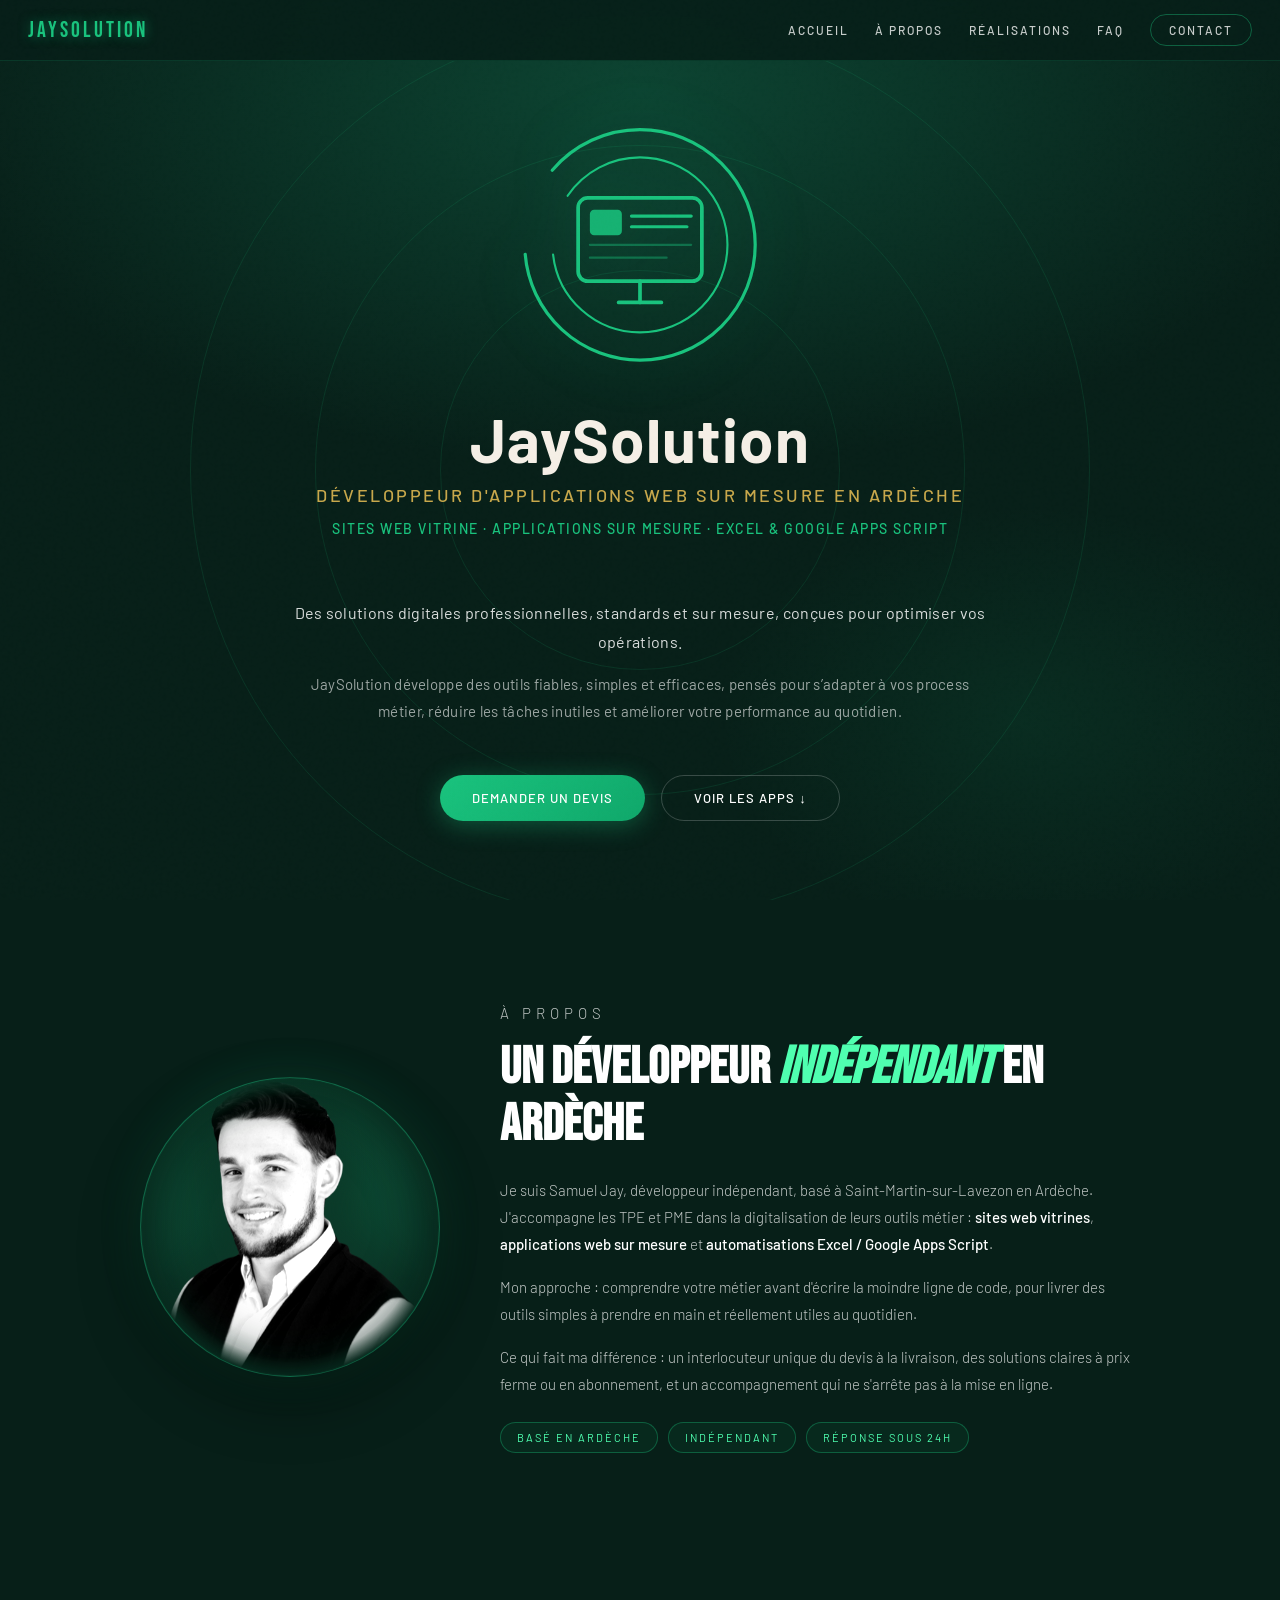
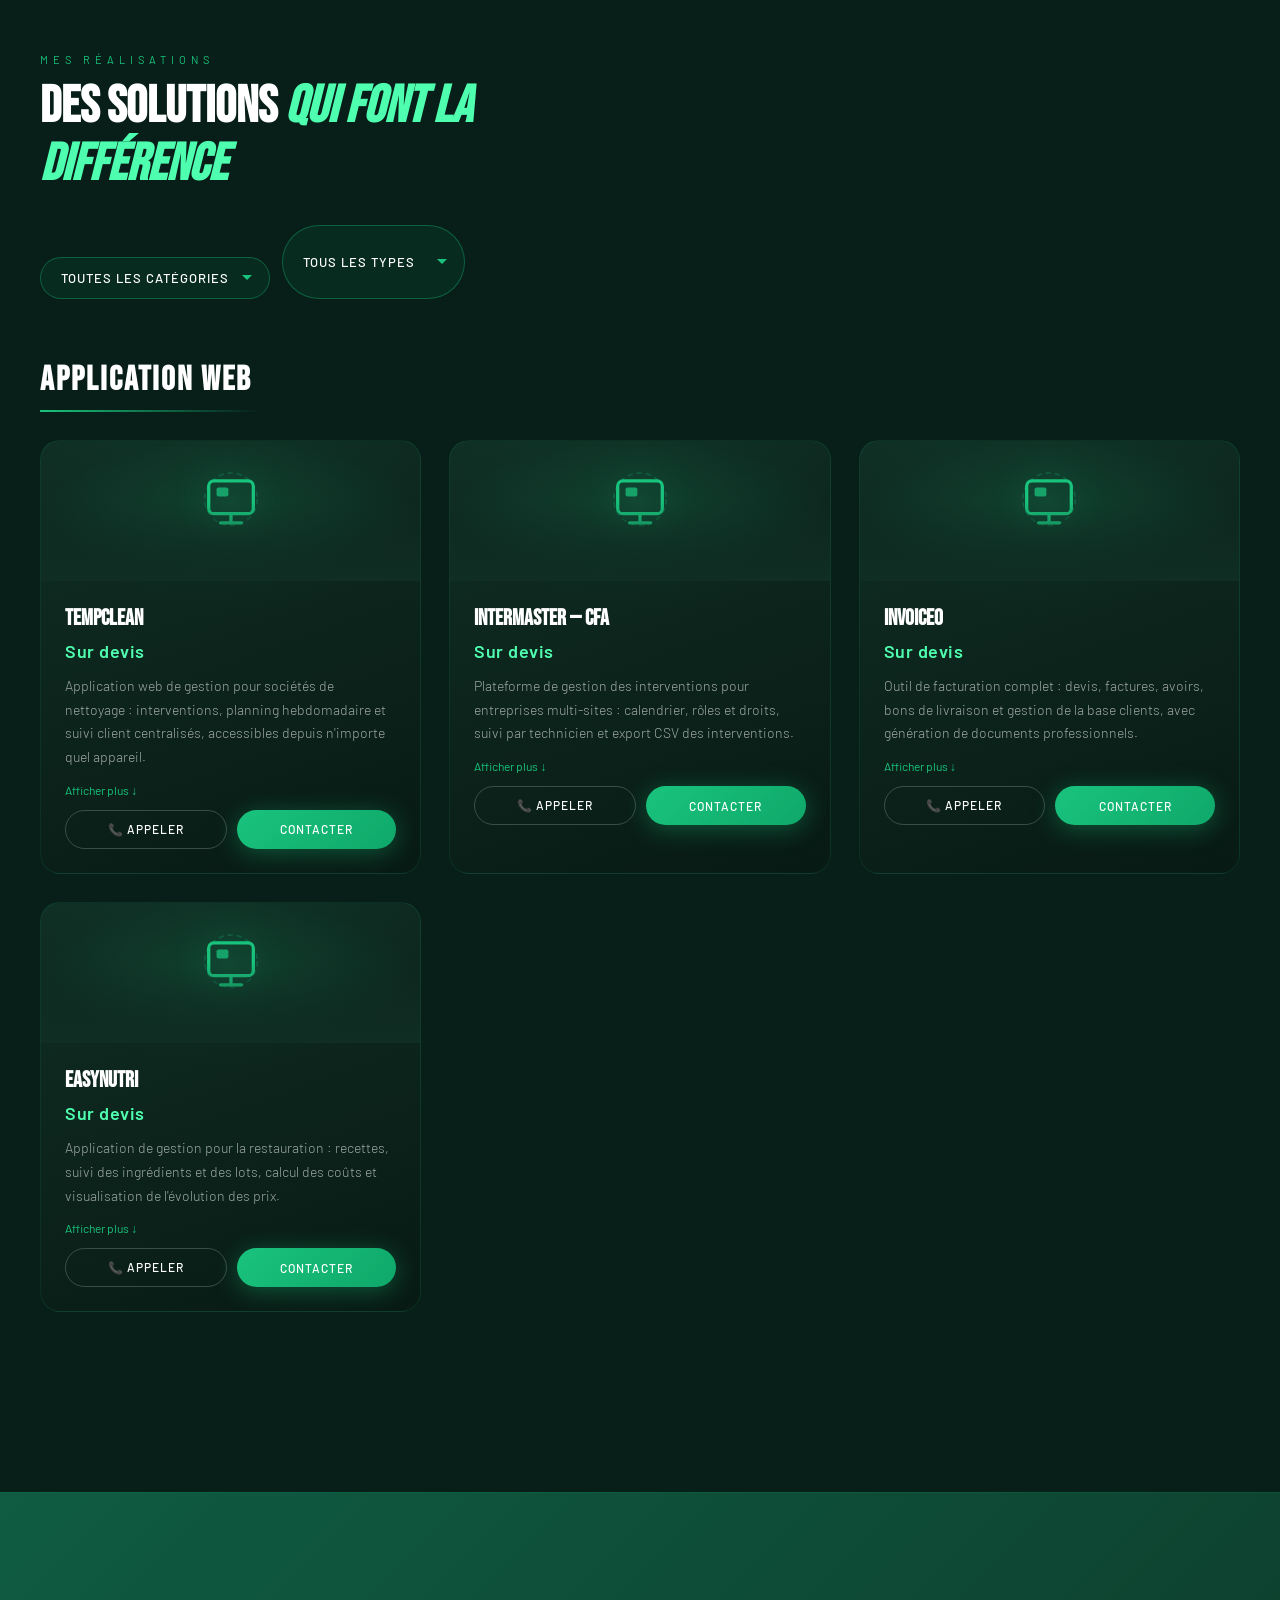
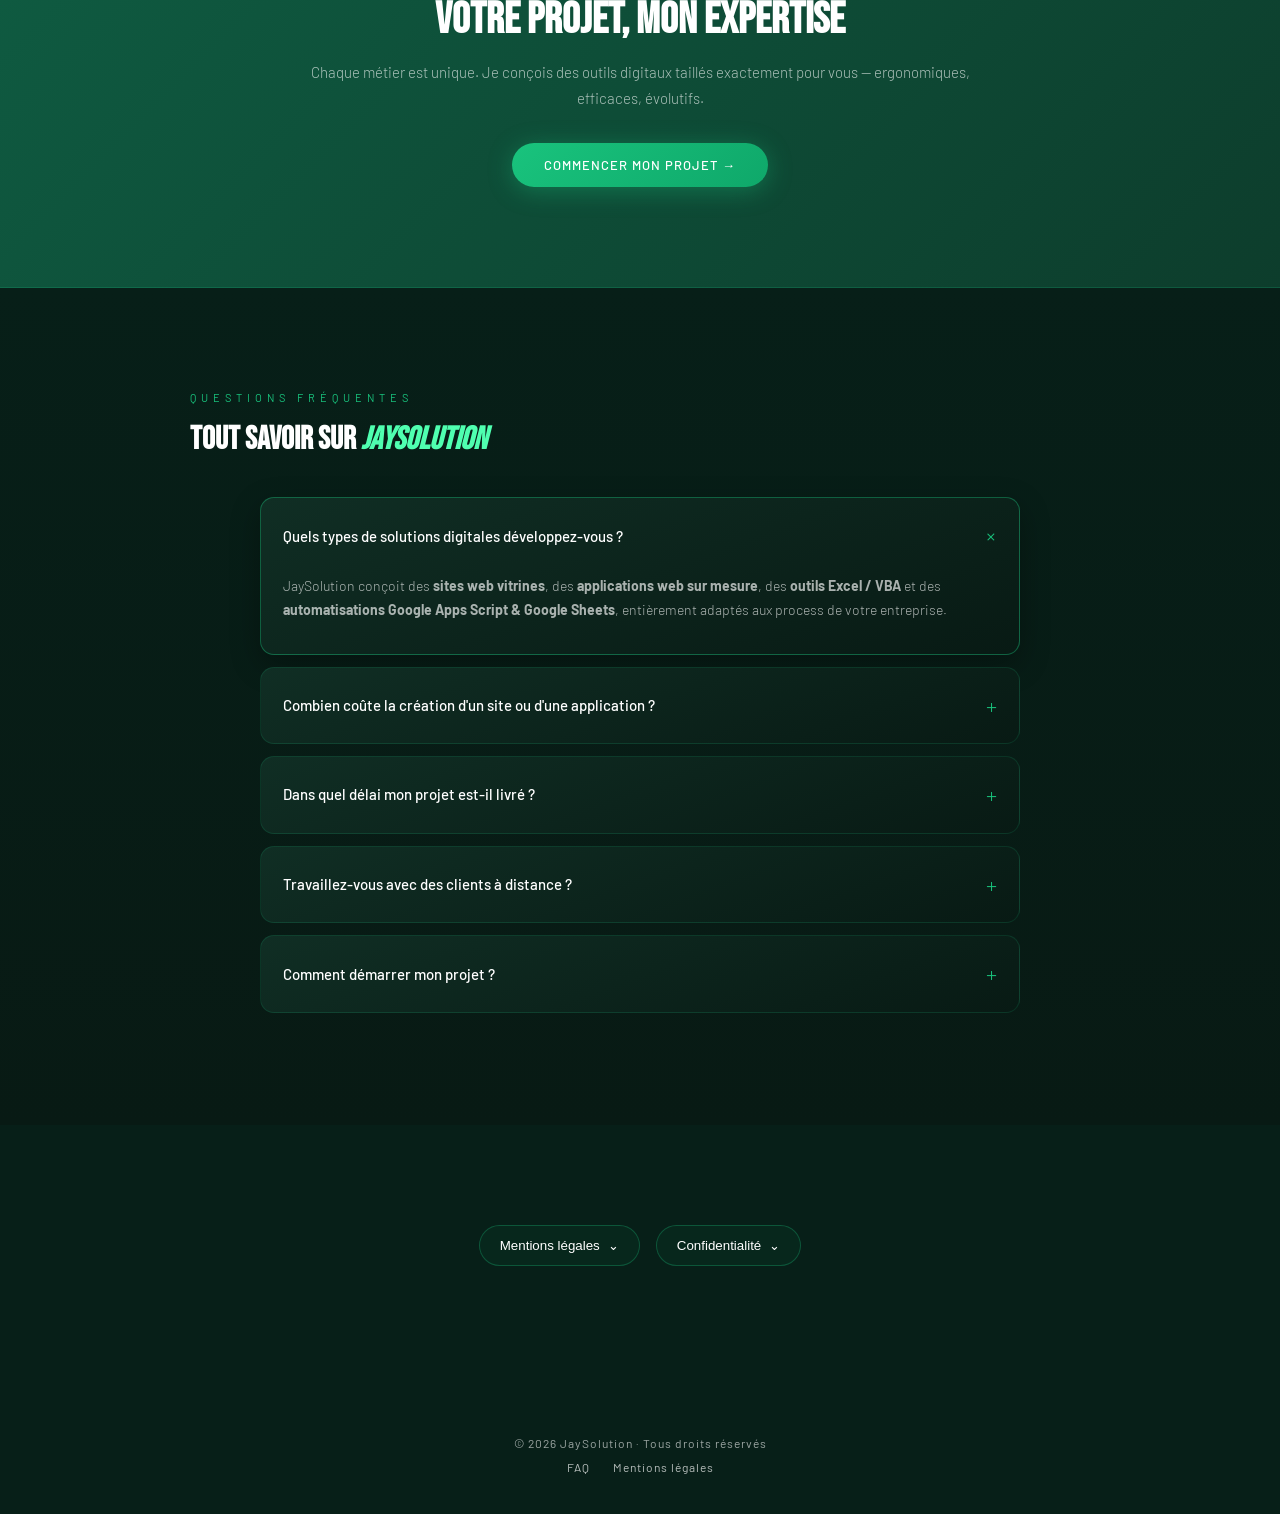
==== commit 4309f5e0: "Update print statement from 'Hello' to 'Goodbye'" ====
--- a/index.html
+++ b/index.html
@@ -28,6 +28,8 @@
   <meta property="og:description" content="Sites web vitrines, applications sur mesure et outils d'automatisation pour optimiser votre entreprise. Devis gratuit sous 24h.">
   <meta property="og:url" content="https://www.jaysolution.fr/">
   <meta property="og:image" content="https://www.jaysolution.fr/og-image.jpg">
+  <!-- ⚠️ À CORRIGER CÔTÉ HÉBERGEMENT : https://www.jaysolution.fr/og-image.jpg renvoie actuellement une erreur 404 (vérifié le 01/09/2026).
+       Déposez une image 1200×630 px à cette adresse, sinon les aperçus de partage (Facebook / LinkedIn / WhatsApp) seront vides. -->
   <meta property="og:image:width" content="1200">
   <meta property="og:image:height" content="630">
   <meta property="og:image:type" content="image/jpeg">
@@ -157,18 +159,77 @@
       opacity: 0.4;
     }
 
-    /* ── FLOATING BRAND ── */
-    .floating-brand {
+    /* ── NAVIGATION ── */
+    .site-nav {
       position: fixed;
-      top: 22px;
-      left: 28px;
+      top: 0;
+      left: 0;
+      right: 0;
+      z-index: 1000;
+      display: flex;
+      align-items: center;
+      justify-content: space-between;
+      padding: 14px 28px;
+      background: rgba(7,31,24,0.92);
+      backdrop-filter: blur(12px);
+      border-bottom: 1px solid rgba(25,195,125,0.15);
+    }
+    .nav-brand {
       font-family: 'Bebas Neue', sans-serif;
       font-size: 22px;
       letter-spacing: 3px;
       color: var(--green-vivid);
-      z-index: 1000;
+      text-decoration: none;
       text-shadow: 0 0 12px rgba(25,195,125,0.5);
     }
+    .nav-links {
+      display: flex;
+      gap: 26px;
+      align-items: center;
+    }
+    .nav-links a {
+      color: rgba(255,255,255,0.78);
+      text-decoration: none;
+      font-size: 12px;
+      letter-spacing: 2px;
+      text-transform: uppercase;
+      font-weight: 500;
+      transition: color 0.3s;
+    }
+    .nav-links a:hover { color: var(--green-vivid); }
+    .nav-contact {
+      color: var(--green-glow);
+      border: 1px solid rgba(25,195,125,0.4);
+      border-radius: 50px;
+      padding: 8px 18px;
+      transition: background 0.3s, border-color 0.3s;
+    }
+    .nav-contact:hover {
+      background: rgba(25,195,125,0.12);
+      border-color: var(--green-vivid);
+    }
+    .nav-toggle {
+      display: none;
+      flex-direction: column;
+      justify-content: center;
+      gap: 5px;
+      background: transparent;
+      border: none;
+      cursor: pointer;
+      padding: 6px;
+      z-index: 1001;
+    }
+    .nav-toggle span {
+      display: block;
+      width: 24px;
+      height: 2px;
+      background: var(--green-vivid);
+      border-radius: 2px;
+      transition: transform 0.3s, opacity 0.3s;
+    }
+    .nav-toggle.open span:nth-child(1) { transform: translateY(7px) rotate(45deg); }
+    .nav-toggle.open span:nth-child(2) { opacity: 0; }
+    .nav-toggle.open span:nth-child(3) { transform: translateY(-7px) rotate(-45deg); }
 
     /* ── HERO ── */
     .hero {
@@ -227,6 +288,18 @@
       letter-spacing: 1px;
       line-height: 1;
       margin: 0 0 10px;
+    }
+
+    .hero-subtitle {
+      display: block;
+      font-family: 'Barlow', sans-serif;
+      font-size: clamp(13px, 2vw, 18px);
+      font-weight: 500;
+      letter-spacing: 2.5px;
+      text-transform: uppercase;
+      color: var(--gold);
+      margin-top: 14px;
+      line-height: 1.4;
     }
 
    .hero-tagline {
@@ -318,12 +391,12 @@
     }
     .btn-outline:hover {
       background: rgba(255,255,255,0.06);
-      border-color: rgba(255,255,255,0.4);
+      border-      color: rgba(255,255,255,0.7);
       transform: translateY(-3px);
     }
 
     /* ── SECTION ── */
-    section { padding: 100px 40px; }
+    section { padding: 100px 40px; scroll-margin-top: 84px; }
 
     .section-label {
       font-size: 11px;
@@ -410,6 +483,12 @@
   padding: 8px; /* ← AJOUT */
 }
 
+    .card-img-wrap .card-placeholder-svg {
+      width: 84px;
+      height: auto;
+      filter: drop-shadow(0 0 18px rgba(25,195,125,0.35));
+    }
+
     .card:hover .card-img-wrap img {
       transform: scale(1.06);
     }
@@ -512,7 +591,7 @@
       text-align: center;
       padding: 40px;
       font-size: 12px;
-      color: rgba(255,255,255,0.25);
+      color: rgba(255,255,255,0.6);
       letter-spacing: 1px;
     }
 
@@ -548,7 +627,7 @@
 
     .modal-sub {
       font-size: 13px;
-      color: rgba(255,255,255,0.4);
+      color: rgba(255,255,255,0.7);
       margin-bottom: 28px;
     }
 
@@ -559,7 +638,7 @@
       font-size: 11px;
       letter-spacing: 2px;
       text-transform: uppercase;
-      color: rgba(255,255,255,0.45);
+      color: rgba(255,255,255,0.7);
       margin-bottom: 6px;
     }
 
@@ -584,6 +663,12 @@
 
     .form-group textarea { height: 110px; resize: vertical; }
 
+    .form-group input::placeholder,
+    .form-group textarea::placeholder {
+      color: rgba(255,255,255,0.55);
+      opacity: 1;
+    }
+
     .modal-actions { display: flex; gap: 12px; margin-top: 24px; }
     .modal-actions .btn { flex: 1; justify-content: center; }
 
@@ -593,7 +678,7 @@
       right: 18px;
       background: rgba(255,255,255,0.06);
       border: none;
-      color: rgba(255,255,255,0.5);
+      color: rgba(255,255,255,0.75);
       width: 34px;
       height: 34px;
       border-radius: 50%;
@@ -703,7 +788,7 @@
 }
 
 .footer-links a {
-  color: rgba(255,255,255,0.4);
+        color: rgba(255,255,255,0.7);
   margin: 0 10px;
   text-decoration: none;
   font-size: 12px;
@@ -712,6 +797,77 @@
 .footer-links a:hover {
   color: var(--green-vivid);
 }
+    /* ── À PROPOS ── */
+    .apropos-inner {
+      max-width: 1000px;
+      margin: 0 auto;
+      display: grid;
+      grid-template-columns: 300px 1fr;
+      gap: 60px;
+      align-items: center;
+    }
+    .apropos-photo {
+      position: relative;
+      border-radius: 50%;
+      border: 1px solid rgba(25,195,125,0.28);
+      background:
+        radial-gradient(ellipse 90% 90% at 50% 45%, rgba(25,195,125,0.30) 0%, rgba(15,92,66,0.40) 55%, transparent 80%),
+        linear-gradient(160deg, #0d3d2c, #071f18);
+      box-shadow: 0 24px 60px rgba(0,0,0,0.4), 0 0 44px rgba(25,195,125,0.16), inset 0 0 0 1px rgba(25,195,125,0.10);
+      aspect-ratio: 1 / 1;
+      display: flex;
+      align-items: center;
+      justify-content: center;
+      overflow: hidden;
+    }
+    .apropos-photo img {
+      width: 100%;
+      height: 100%;
+      object-fit: contain;
+      display: block;
+      /* Portrait en noir et blanc + contours fondus dans le cercle (masque radial) */
+      filter: grayscale(1) contrast(1.06) brightness(1.08)
+              drop-shadow(0 0 16px rgba(13,61,44,0.9)) drop-shadow(0 18px 36px rgba(0,0,0,0.55));
+      -webkit-mask-image: radial-gradient(closest-side circle at 50% 50%, #000 76%, rgba(0,0,0,0.9) 88%, transparent 100%);
+      mask-image: radial-gradient(closest-side circle at 50% 50%, #000 76%, rgba(0,0,0,0.9) 88%, transparent 100%);
+      transform: translateZ(0);
+    }
+    /* Vignette interne : assombrit doucement le bord du cercle pour une transition toute en douceur */
+    .apropos-photo::after {
+      content: '';
+      position: absolute;
+      inset: 0;
+      border-radius: 50%;
+      pointer-events: none;
+      box-shadow: inset 0 0 46px 12px rgba(4,20,14,0.6);
+    }
+    .apropos-text .section-label { margin-bottom: 12px; }
+    .apropos-text .section-title { margin-bottom: 24px; }
+    .apropos-text p {
+      font-size: 15px;
+      font-weight: 300;
+      line-height: 1.8;
+      color: rgba(255,255,255,0.75);
+      margin-bottom: 16px;
+    }
+    .apropos-text strong { color: var(--white); font-weight: 500; }
+    .apropos-badges {
+      display: flex;
+      gap: 10px;
+      flex-wrap: wrap;
+      margin-top: 24px;
+    }
+    .apropos-badge {
+      font-size: 11px;
+      letter-spacing: 2px;
+      text-transform: uppercase;
+      color: var(--green-glow);
+      border: 1px solid rgba(25,195,125,0.35);
+      border-radius: 50px;
+      padding: 8px 16px;
+      background: rgba(25,195,125,0.06);
+    }
+
     @media (max-width: 640px) {
       .hero { padding: 120px 24px 60px; }
       section { padding: 70px 24px; }
@@ -722,6 +878,33 @@
     grid-template-columns: 1fr;
     gap: 30px;
   }
+  .nav-toggle { display: flex; }
+  .nav-links {
+    display: none;
+    position: fixed;
+    top: 60px;
+    left: 0;
+    right: 0;
+    flex-direction: column;
+    gap: 0;
+    background: rgba(7,31,24,0.97);
+    border-bottom: 1px solid rgba(25,195,125,0.15);
+    padding: 10px 0 16px;
+  }
+  .nav-links.open { display: flex; }
+  .nav-links a {
+    width: 100%;
+    text-align: left;
+    padding: 14px 28px;
+    border-top: 1px solid rgba(25,195,125,0.08);
+    font-size: 13px;
+  }
+  .nav-contact { border: none; border-radius: 0; padding: 14px 28px; }
+  .apropos-inner {
+    grid-template-columns: 1fr;
+    gap: 40px;
+  }
+  .apropos-photo { max-width: 300px; margin: 0 auto; }
 }
 .card iframe:empty {
   display: none;
@@ -912,12 +1095,24 @@
 </head>
 <body>
 
-<!-- Floating brand -->
-<header class="floating-brand">JaySolution</header>
+<!-- Navigation principale -->
+<header class="site-nav">
+  <a href="#top" class="nav-brand">JaySolution</a>
+  <button class="nav-toggle" id="nav-toggle" aria-label="Ouvrir le menu" aria-expanded="false">
+    <span></span><span></span><span></span>
+  </button>
+  <nav class="nav-links" id="nav-links" aria-label="Navigation principale">
+    <a href="#top">Accueil</a>
+    <a href="#apropos">À propos</a>
+    <a href="#apps-section">Réalisations</a>
+    <a href="#faq">FAQ</a>
+    <a href="#" class="nav-contact" onclick="openForm();return false;">Contact</a>
+  </nav>
+</header>
 
 <main>
 <!-- HERO -->
-<section class="hero">
+<section class="hero" id="top">
   <div class="hero-ring"></div>
   <div class="hero-ring"></div>
   <div class="hero-ring"></div>
@@ -940,8 +1135,10 @@
 
   <!-- Texte séparé sous l'icône -->
   <div class="hero-brand">
-    <h1 class="hero-name">JaySolution</h1>
-    <p class="hero-tagline">CRÉATION D'APPLICATIONS WEB · OUTILS MÉTIER · SOLUTIONS DIGITALES SUR MESURE</p>
+    <h1 class="hero-name">JaySolution
+      <span class="hero-subtitle">Développeur d'applications web sur mesure en Ardèche</span>
+    </h1>
+    <p class="hero-tagline">SITES WEB VITRINE · APPLICATIONS SUR MESURE · EXCEL &amp; GOOGLE APPS SCRIPT</p>
   </div>
  <p class="hero-description">
   Des solutions digitales professionnelles, standards et sur mesure, conçues pour optimiser vos opérations.
@@ -955,6 +1152,30 @@
 <div class="hero-cta">
     <button class="btn btn-primary" onclick="openForm()">Demander un devis</button>
     <a href="#apps" class="btn btn-outline">Voir les apps ↓</a>
+  </div>
+</section>
+
+<!-- À PROPOS -->
+<section id="apropos" class="apropos-section">
+  <div class="apropos-inner reveal">
+    <div class="apropos-photo">
+      <!-- 📷 Portrait de Samuel Jay : photo DSCF0079 intégrée en base64 dans ce fichier (aucun fichier externe requis).
+           Pour la remplacer : générez un PNG à fond transparent recadré et centré sur le sujet (idéalement 480×480),
+           puis remplacez le src data:image/png;base64,... par le nouveau. -->
+      <img src="[data-uri]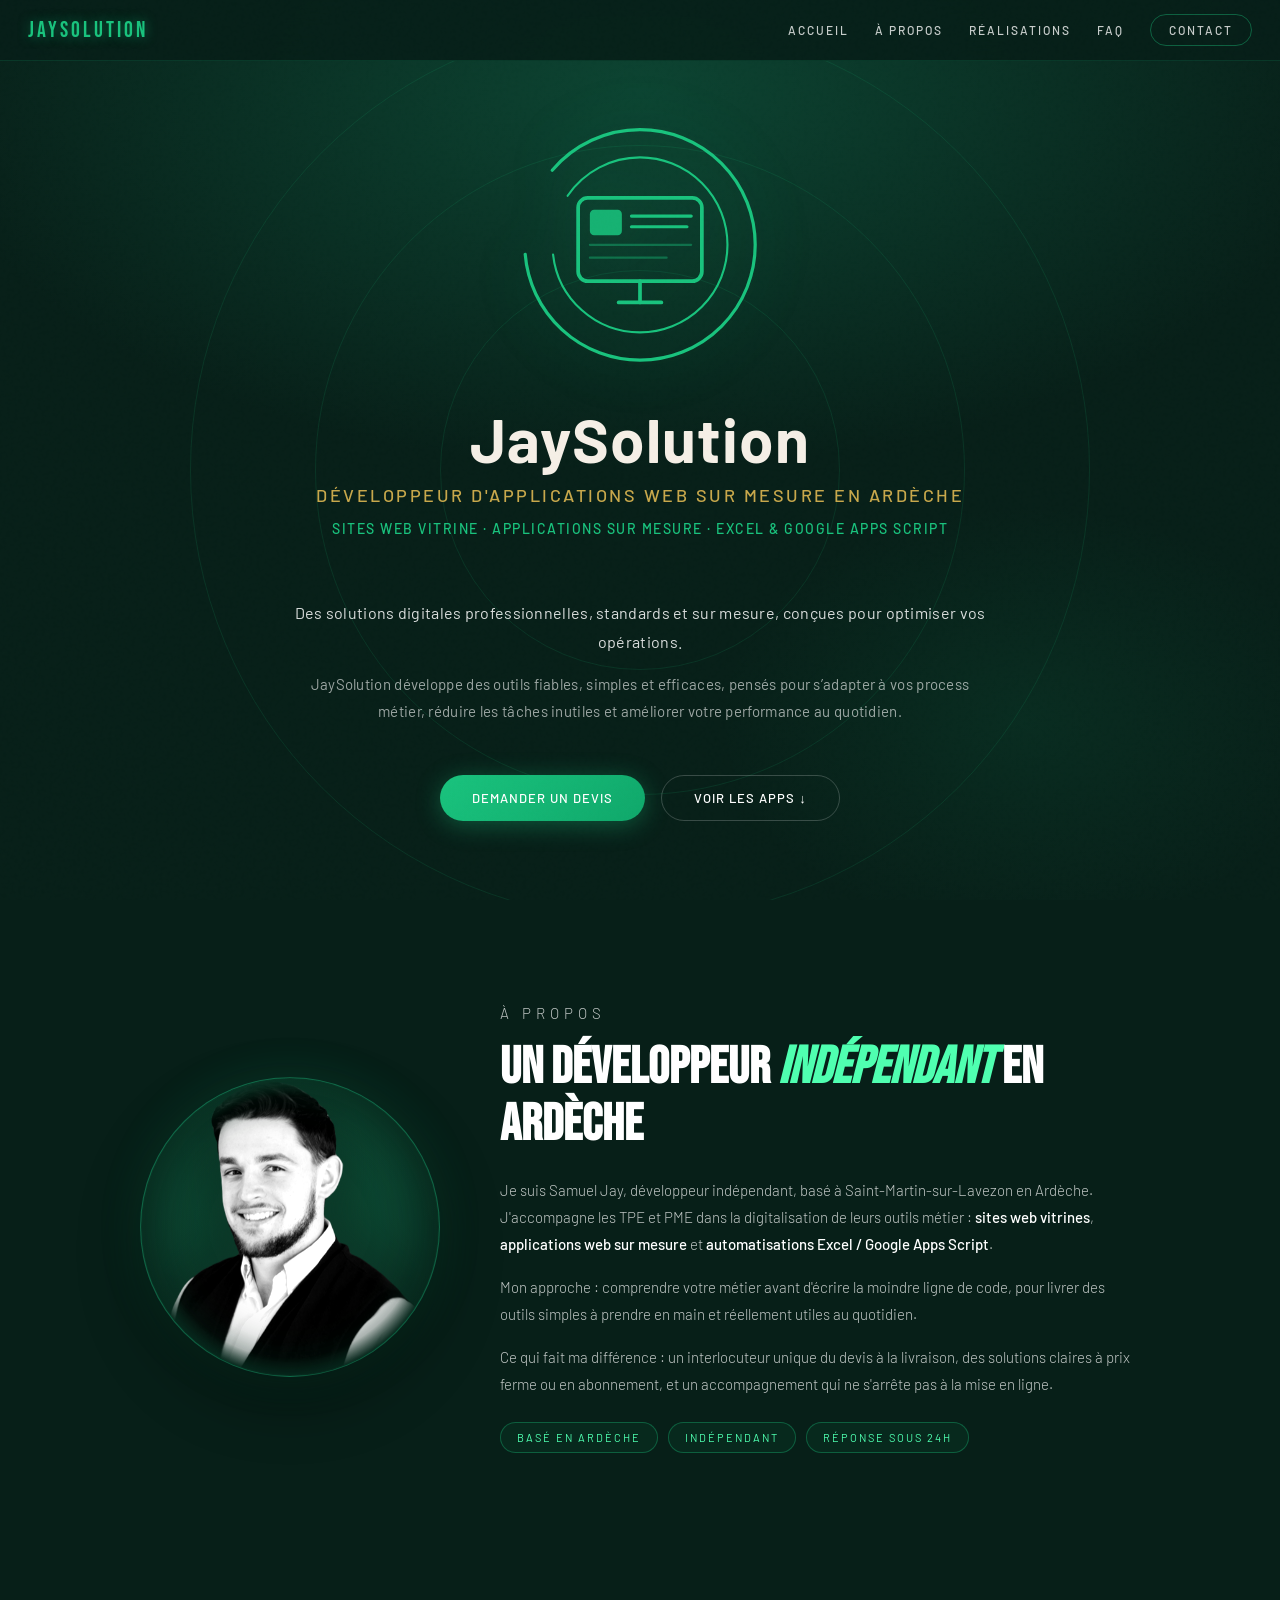
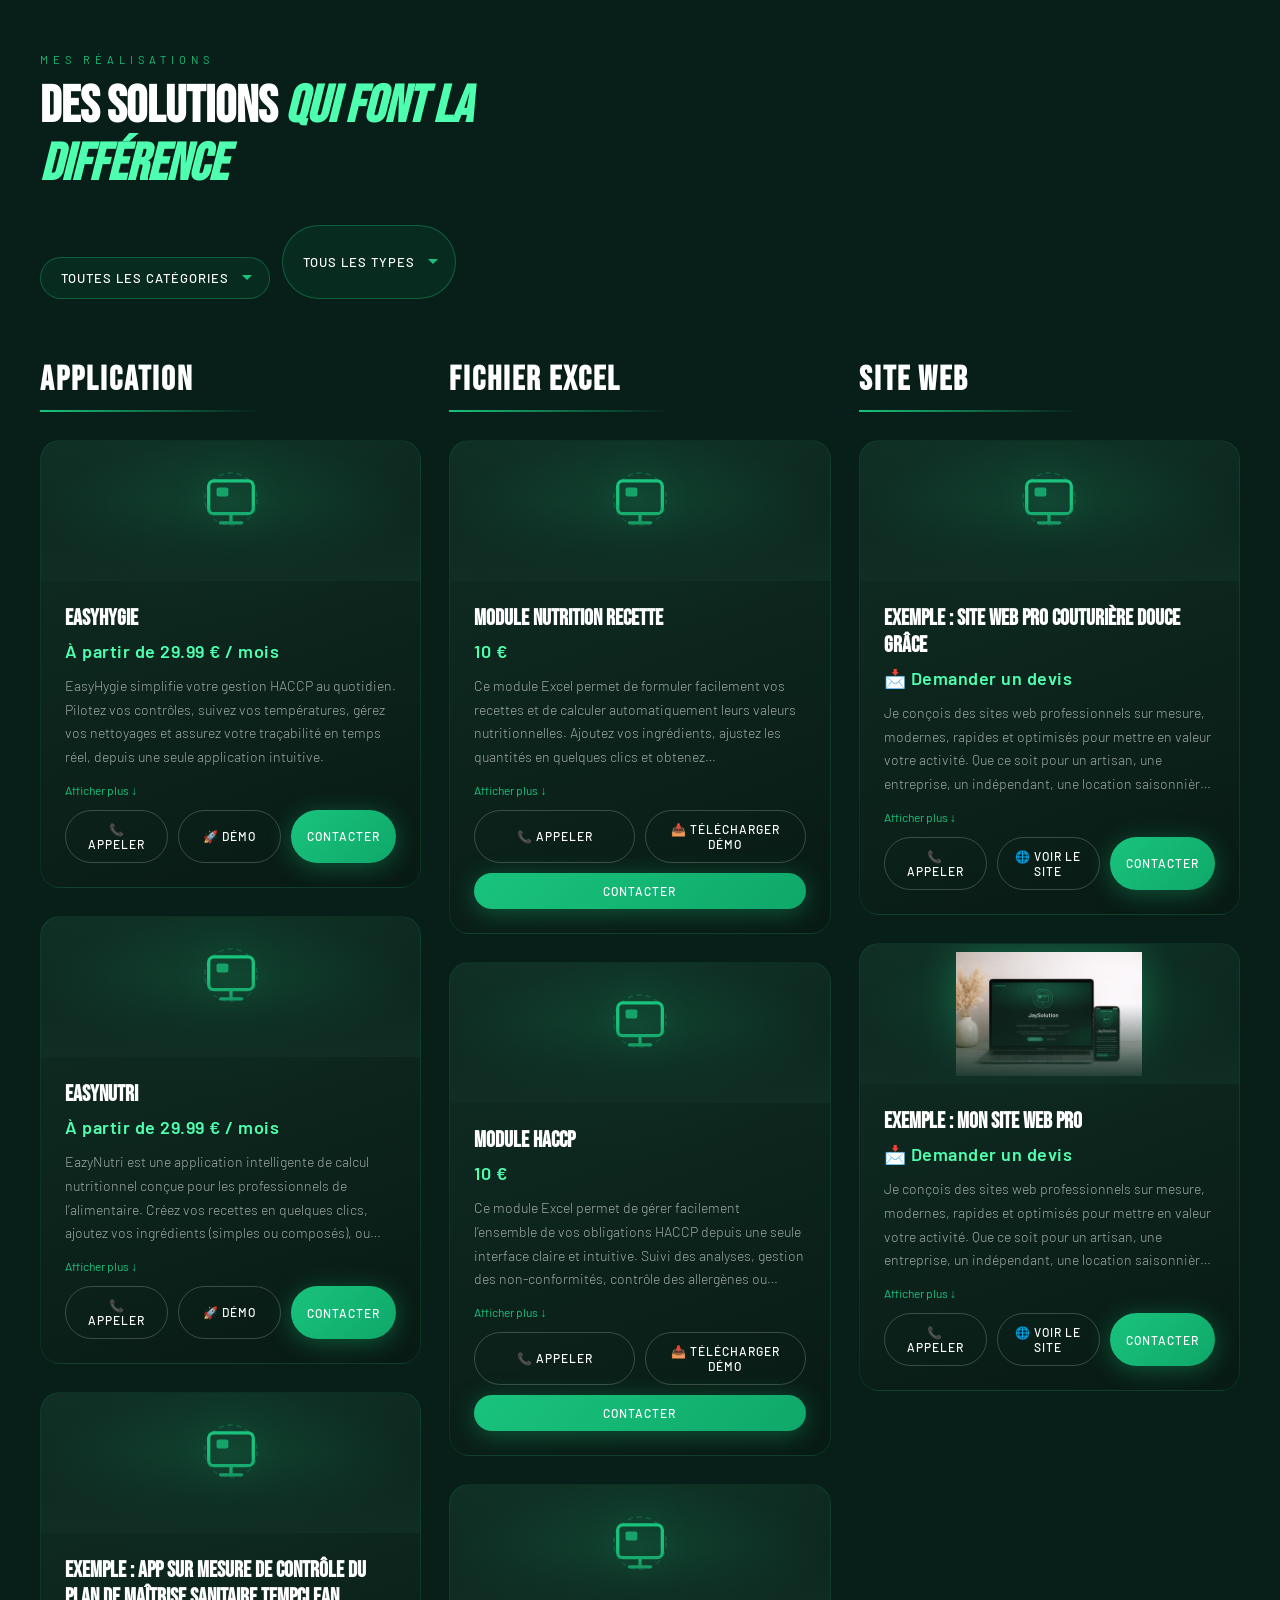
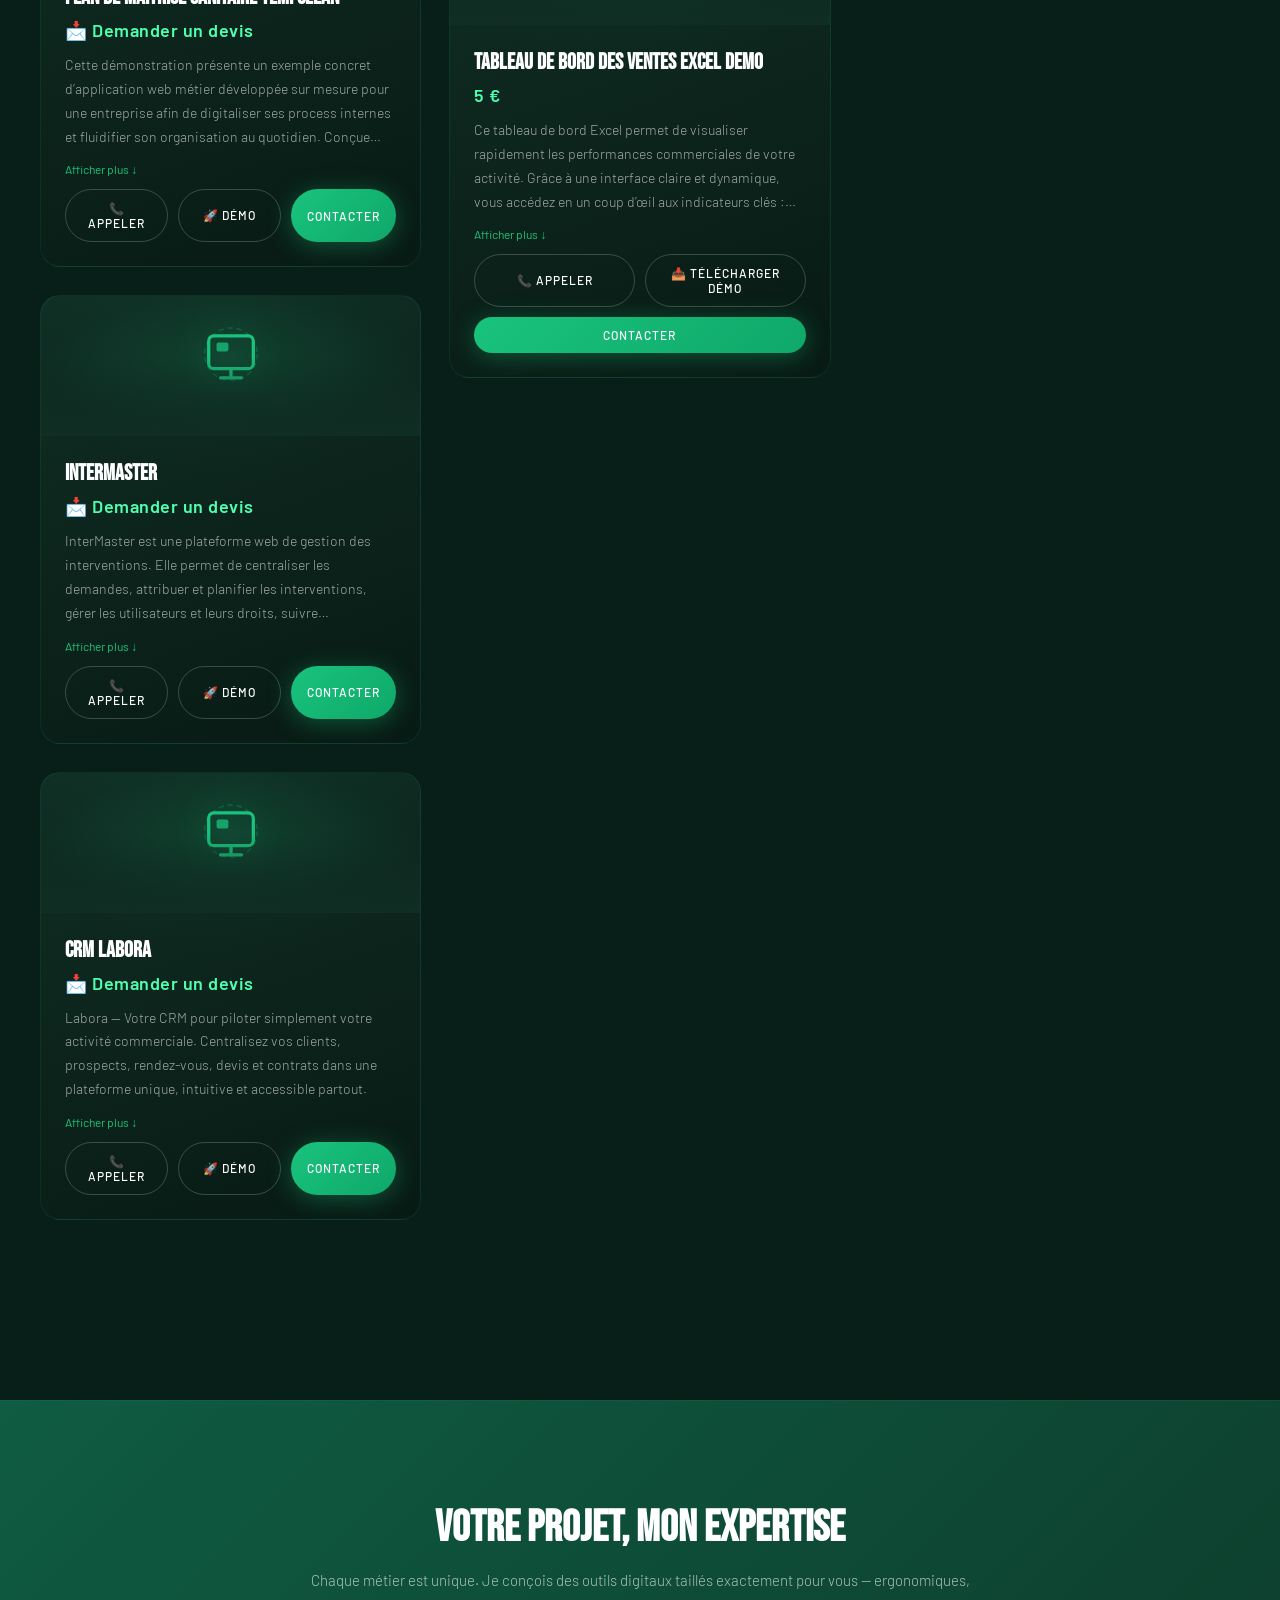
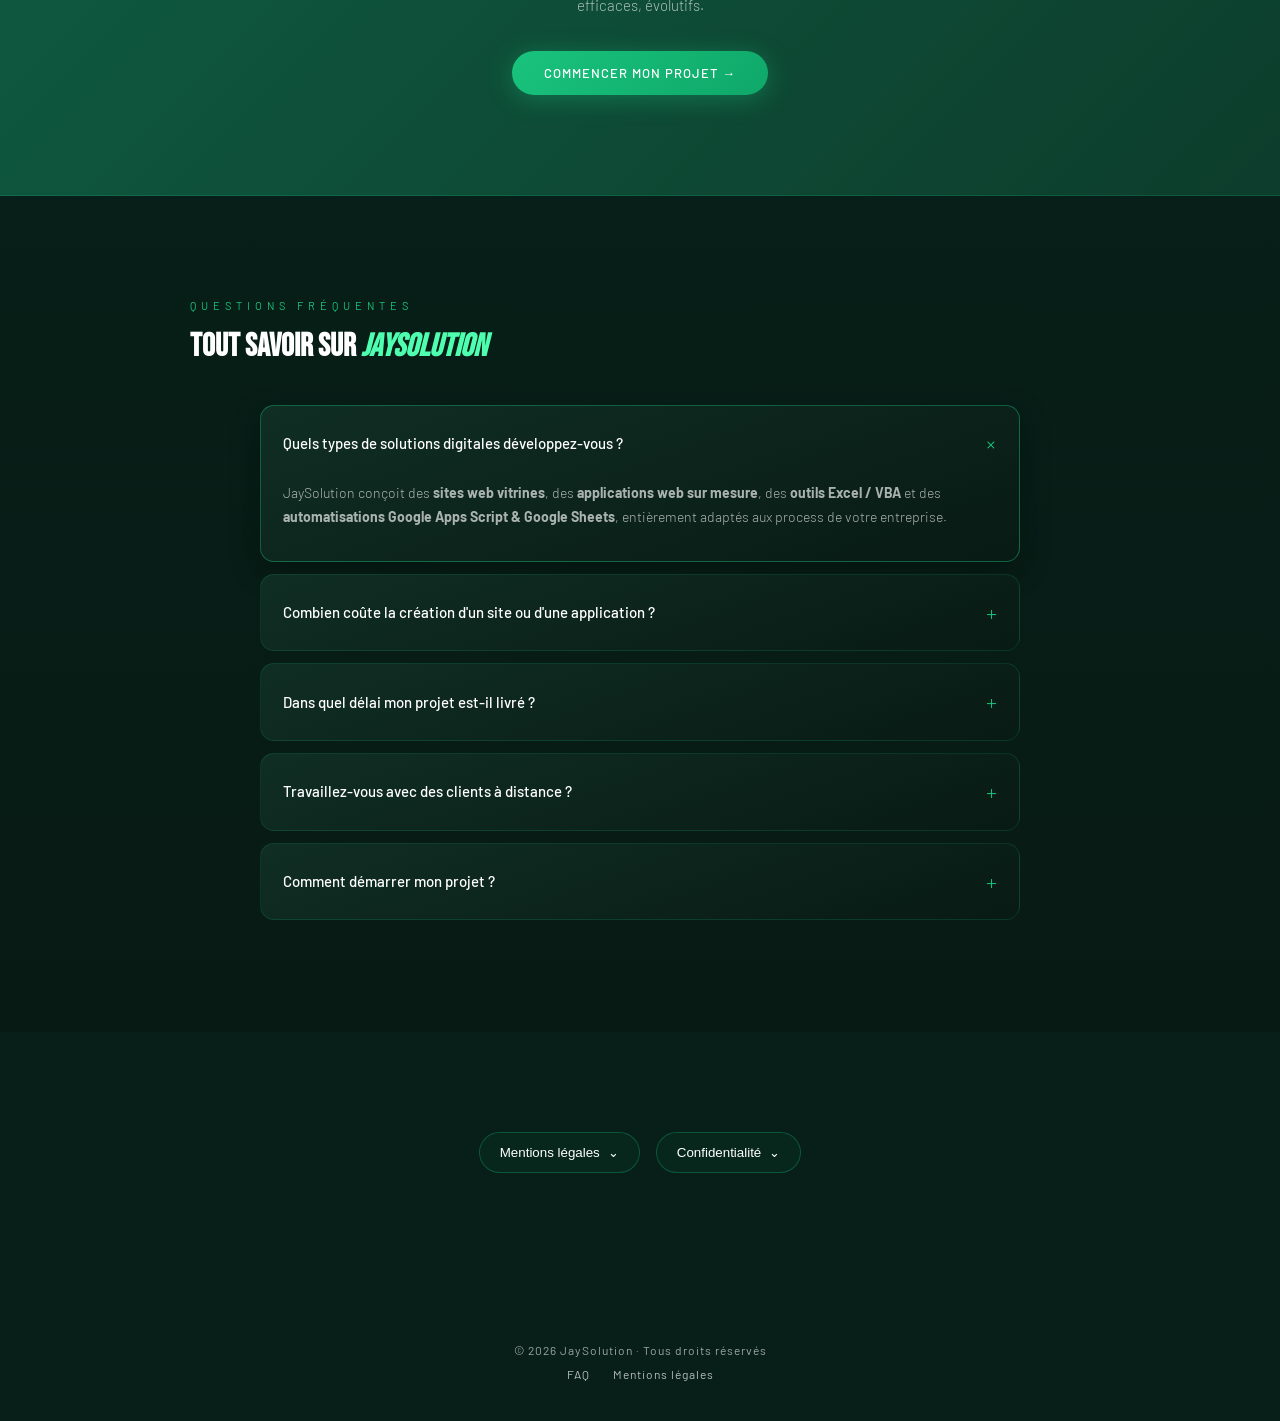
==== commit 12d430e1: "Update print statement from 'Hello' to 'Goodbye'" ====
--- a/index.html
+++ b/index.html
@@ -1091,6 +1091,9 @@
   color: var(--green-vivid);
   text-decoration: underline;
 }
+  
+    /* ⚠️ Sécurité : la liste statique est dans le HTML — on ne montre jamais le skeleton seul */
+    #apps-loader { display: none; }
   </style>
 </head>
 <body>
@@ -1198,95 +1201,189 @@
   <div class="skeleton-card"></div>
 </div>
 <div id="apps">
-  <!-- ⚠️ CONTENU DE SECOURS : ces réalisations sont visibles immédiatement au chargement (indexables par Google).
-       Si l'API Google Apps Script répond, elles sont remplacées par la liste complète et à jour. -->
+    <!-- ⚠️ CONTENU DE SECOURS : la liste COMPLÈTE des réalisations est intégrée en dur ci-dessous.
+       Visible immédiatement au chargement, sans aucune dépendance (indexable par Google).
+       Si l'API Google Apps Script répond, elle rafraîchit cette liste (prix, nouveaux projets).
+       ➜ IMPORTANT : quand vous ajoutez une réalisation dans l'API, pensez à mettre à jour ce bloc statique
+         (ou demandez à régénérer la page). Les images sont des URL publiques GitHub (hotlink stable). -->
   <div class="category-block">
     <div class="category-header">
-      <h3>Application web</h3>
+      <h3>Application</h3>
       <div class="category-line"></div>
     </div>
     <div class="category-grid">
       <article class="card">
-        <div class="card-img-wrap">
-          <svg class="card-placeholder-svg" viewBox="0 0 64 64" xmlns="http://www.w3.org/2000/svg" aria-hidden="true">
-            <circle cx="32" cy="23" r="20" fill="none" stroke="#19c37d" stroke-width="1.2" opacity="0.25" stroke-dasharray="4 3"/>
-            <rect x="15" y="9" width="34" height="25" rx="4" fill="none" stroke="#19c37d" stroke-width="2.5"/>
-            <line x1="32" y1="34" x2="32" y2="41" stroke="#19c37d" stroke-width="2.5" stroke-linecap="round"/>
-            <line x1="24" y1="41" x2="40" y2="41" stroke="#19c37d" stroke-width="2.5" stroke-linecap="round"/>
-            <rect x="21" y="14" width="9" height="7" rx="1.5" fill="#19c37d" opacity="0.75"/>
-          </svg>
-        </div>
+        <div class="card-img-wrap"><img src="https://raw.githubusercontent.com/jaysolution07/EasyHygie/main/logoEH.png" alt="JaySolution — EasyHygie" loading="lazy" onerror="imgError(this)"></div>
         <div class="card-body">
-          <h3>TempClean</h3>
-          <div class="card-price">Sur devis</div>
-          <p class="desc">Application web de gestion pour sociétés de nettoyage : interventions, planning hebdomadaire et suivi client centralisés, accessibles depuis n'importe quel appareil.</p>
+          <h3>EasyHygie</h3>
+          <div class="card-price">À partir de 29.99 € / mois</div>
+          <p class="desc">EasyHygie simplifie votre gestion HACCP au quotidien. Pilotez vos contrôles, suivez vos températures, gérez vos nettoyages et assurez votre traçabilité en temps réel, depuis une seule application intuitive.</p>
           <span class="read-more">Afficher plus ↓</span>
           <div class="card-actions">
             <button class="btn btn-outline" onclick="window.location.href='tel:0677718914'">📞 Appeler</button>
-            <button class="btn btn-primary" onclick="openForm('TempClean')">Contacter</button>
+            <button class="btn btn-outline" onclick="handleDemo('Application','https://jaysolution07.github.io/EasyHygieDemo/')">🚀 Démo</button>
+            <button class="btn btn-primary" onclick="openForm('EasyHygie')">Contacter</button>
           </div>
         </div>
       </article>
       <article class="card">
-        <div class="card-img-wrap">
-          <svg class="card-placeholder-svg" viewBox="0 0 64 64" xmlns="http://www.w3.org/2000/svg" aria-hidden="true">
-            <circle cx="32" cy="23" r="20" fill="none" stroke="#19c37d" stroke-width="1.2" opacity="0.25" stroke-dasharray="4 3"/>
-            <rect x="15" y="9" width="34" height="25" rx="4" fill="none" stroke="#19c37d" stroke-width="2.5"/>
-            <line x1="32" y1="34" x2="32" y2="41" stroke="#19c37d" stroke-width="2.5" stroke-linecap="round"/>
-            <line x1="24" y1="41" x2="40" y2="41" stroke="#19c37d" stroke-width="2.5" stroke-linecap="round"/>
-            <rect x="21" y="14" width="9" height="7" rx="1.5" fill="#19c37d" opacity="0.75"/>
-          </svg>
-        </div>
+        <div class="card-img-wrap"><img src="https://raw.githubusercontent.com/jaysolution07/EasyNutri/main/icon.svg" alt="JaySolution — EasyNutri" loading="lazy" onerror="imgError(this)"></div>
         <div class="card-body">
-          <h3>InterMaster — CFA</h3>
-          <div class="card-price">Sur devis</div>
-          <p class="desc">Plateforme de gestion des interventions pour entreprises multi-sites : calendrier, rôles et droits, suivi par technicien et export CSV des interventions.</p>
+          <h3>EasyNutri</h3>
+          <div class="card-price">À partir de 29.99 € / mois</div>
+          <p class="desc">EazyNutri est une application intelligente de calcul nutritionnel conçue pour les professionnels de l’alimentaire.
+Créez vos recettes en quelques clics, ajoutez vos ingrédients (simples ou composés), ou importez directement vos données depuis la table officielle CIQUAL (ANSES) pour garantir des valeurs nutritionnelles fiables et reconnues.
+Obtenez instantanément les valeurs nutritionnelles détaillées, le poids total, les allergènes et la composition dans l’ordre pondéral.
+Générez automatiquement des fiches techniques professionnelles conformes aux exigences HACCP, prêtes à être imprimées ou exportées en PDF.
+Simple, rapide et précise, EazyNutri transforme la gestion nutritionnelle en un outil accessible et puissant.</p>
           <span class="read-more">Afficher plus ↓</span>
           <div class="card-actions">
             <button class="btn btn-outline" onclick="window.location.href='tel:0677718914'">📞 Appeler</button>
+            <button class="btn btn-outline" onclick="handleDemo('Application','https://jaysolution07.github.io/EasyNutriDemo/')">🚀 Démo</button>
+            <button class="btn btn-primary" onclick="openForm('EasyNutri')">Contacter</button>
+          </div>
+        </div>
+      </article>
+      <article class="card">
+        <div class="card-img-wrap"><img src="https://raw.githubusercontent.com/jaysolution07/TempClean/main/logo.png" alt="JaySolution — Exemple : App sur mesure de contrôle du plan de maîtrise sanitaire Tempclean" loading="lazy" onerror="imgError(this)"></div>
+        <div class="card-body">
+          <h3>Exemple : App sur mesure de contrôle du plan de maîtrise sanitaire Tempclean</h3>
+          <div class="card-price">📩 Demander un devis</div>
+          <p class="desc">Cette démonstration présente un exemple concret d’application web métier développée sur mesure pour une entreprise afin de digitaliser ses process internes et fluidifier son organisation au quotidien.
+Conçue pour s’adapter parfaitement aux besoins du terrain, cette solution permet de centraliser les suivis, sécuriser les données, automatiser les contrôles et offrir une expérience simple, rapide et professionnelle sur mobile, tablette et ordinateur.
+Chaque projet que je développe est pensé comme un véritable outil de productivité et de croissance, avec une interface moderne, une logique métier précise et des automatisations qui répondent exactement aux contraintes du client.
+Cette démo illustre le niveau de personnalisation que je peux apporter à votre entreprise à travers des applications métiers sur mesure, plateformes internes, outils de gestion ou solutions digitales spécifiques, avec un seul objectif : vous faire gagner du temps, améliorer vos performances et professionnaliser votre image.</p>
+          <span class="read-more">Afficher plus ↓</span>
+          <div class="card-actions">
+            <button class="btn btn-outline" onclick="window.location.href='tel:0677718914'">📞 Appeler</button>
+            <button class="btn btn-outline" onclick="handleDemo('Application','https://jaysolution07.github.io/Demo-TempClean/')">🚀 Démo</button>
+            <button class="btn btn-primary" onclick="openForm('Exemple : App sur mesure de contrôle du plan de maîtrise sanitaire Tempclean')">Contacter</button>
+          </div>
+        </div>
+      </article>
+      <article class="card">
+        <div class="card-img-wrap"><img src="https://raw.githubusercontent.com/jaysolution07/Demo-InterMaster/main/intermaster.png" alt="JaySolution — InterMaster" loading="lazy" onerror="imgError(this)"></div>
+        <div class="card-body">
+          <h3>InterMaster</h3>
+          <div class="card-price">📩 Demander un devis</div>
+          <p class="desc">InterMaster est une plateforme web de gestion des interventions. Elle permet de centraliser les demandes, attribuer et planifier les interventions, gérer les utilisateurs et leurs droits, suivre l’avancement des tâches, consulter les statistiques et conserver un historique des opérations. L’application intègre également la gestion de photos, la synchronisation des données et une interface responsive adaptée aux ordinateurs, tablettes et smartphones.</p>
+          <span class="read-more">Afficher plus ↓</span>
+          <div class="card-actions">
+            <button class="btn btn-outline" onclick="window.location.href='tel:0677718914'">📞 Appeler</button>
+            <button class="btn btn-outline" onclick="handleDemo('Application','https://jaysolution07.github.io/Demo-InterMaster/')">🚀 Démo</button>
             <button class="btn btn-primary" onclick="openForm('InterMaster')">Contacter</button>
           </div>
         </div>
       </article>
       <article class="card">
-        <div class="card-img-wrap">
-          <svg class="card-placeholder-svg" viewBox="0 0 64 64" xmlns="http://www.w3.org/2000/svg" aria-hidden="true">
-            <circle cx="32" cy="23" r="20" fill="none" stroke="#19c37d" stroke-width="1.2" opacity="0.25" stroke-dasharray="4 3"/>
-            <rect x="15" y="9" width="34" height="25" rx="4" fill="none" stroke="#19c37d" stroke-width="2.5"/>
-            <line x1="32" y1="34" x2="32" y2="41" stroke="#19c37d" stroke-width="2.5" stroke-linecap="round"/>
-            <line x1="24" y1="41" x2="40" y2="41" stroke="#19c37d" stroke-width="2.5" stroke-linecap="round"/>
-            <rect x="21" y="14" width="9" height="7" rx="1.5" fill="#19c37d" opacity="0.75"/>
-          </svg>
-        </div>
+        <div class="card-img-wrap"><img src="https://raw.githubusercontent.com/jaysolution07/LabOra-demo/main/lab.png" alt="JaySolution — CRM LabOra" loading="lazy" onerror="imgError(this)"></div>
         <div class="card-body">
-          <h3>Invoiceo</h3>
-          <div class="card-price">Sur devis</div>
-          <p class="desc">Outil de facturation complet : devis, factures, avoirs, bons de livraison et gestion de la base clients, avec génération de documents professionnels.</p>
+          <h3>CRM LabOra</h3>
+          <div class="card-price">📩 Demander un devis</div>
+          <p class="desc">Labora — Votre CRM pour piloter simplement votre activité commerciale. Centralisez vos clients, prospects, rendez-vous, devis et contrats dans une plateforme unique, intuitive et accessible partout.</p>
           <span class="read-more">Afficher plus ↓</span>
           <div class="card-actions">
             <button class="btn btn-outline" onclick="window.location.href='tel:0677718914'">📞 Appeler</button>
-            <button class="btn btn-primary" onclick="openForm('Invoiceo')">Contacter</button>
+            <button class="btn btn-outline" onclick="handleDemo('Application','https://jaysolution07.github.io/LabOra-demo/')">🚀 Démo</button>
+            <button class="btn btn-primary" onclick="openForm('CRM LabOra')">Contacter</button>
+          </div>
+        </div>
+      </article>
+    </div>
+  </div>
+  <div class="category-block">
+    <div class="category-header">
+      <h3>Fichier Excel</h3>
+      <div class="category-line"></div>
+    </div>
+    <div class="category-grid">
+      <article class="card">
+        <div class="card-img-wrap"><img src="https://raw.githubusercontent.com/jaysolution07/Module-Nutrition-Recette/main/vn.png" alt="JaySolution — Module Nutrition Recette" loading="lazy" onerror="imgError(this)"></div>
+        <div class="card-body">
+          <h3>Module Nutrition Recette</h3>
+          <div class="card-price">10 €</div>
+          <p class="desc">Ce module Excel permet de formuler facilement vos recettes et de calculer automatiquement leurs valeurs nutritionnelles.
+Ajoutez vos ingrédients, ajustez les quantités en quelques clics et obtenez instantanément les apports nutritionnels détaillés.
+L’outil génère également des fiches techniques complètes, prêtes à être utilisées en production ou pour vos obligations réglementaires.
+Simple, rapide et fiable, il vous fait gagner un temps précieux au quotidien.
+⚠️ Ce fichier contient des macros nécessaires à son fonctionnement. Elles sont sans risque et doivent être activées pour utiliser l’outil correctement.</p>
+          <span class="read-more">Afficher plus ↓</span>
+          <div class="card-actions">
+            <button class="btn btn-outline" onclick="window.location.href='tel:0677718914'">📞 Appeler</button>
+            <button class="btn btn-outline" onclick="handleDemo('Fichier Excel','https://raw.githubusercontent.com/jaysolution07/Module-Nutrition-Recette/main/Module%20Nutrition%20Recette%20demo.xlsm')">📥 Télécharger démo</button>
+            <button class="btn btn-primary" onclick="openForm('Module Nutrition Recette')">Contacter</button>
           </div>
         </div>
       </article>
       <article class="card">
-        <div class="card-img-wrap">
-          <svg class="card-placeholder-svg" viewBox="0 0 64 64" xmlns="http://www.w3.org/2000/svg" aria-hidden="true">
-            <circle cx="32" cy="23" r="20" fill="none" stroke="#19c37d" stroke-width="1.2" opacity="0.25" stroke-dasharray="4 3"/>
-            <rect x="15" y="9" width="34" height="25" rx="4" fill="none" stroke="#19c37d" stroke-width="2.5"/>
-            <line x1="32" y1="34" x2="32" y2="41" stroke="#19c37d" stroke-width="2.5" stroke-linecap="round"/>
-            <line x1="24" y1="41" x2="40" y2="41" stroke="#19c37d" stroke-width="2.5" stroke-linecap="round"/>
-            <rect x="21" y="14" width="9" height="7" rx="1.5" fill="#19c37d" opacity="0.75"/>
-          </svg>
-        </div>
+        <div class="card-img-wrap"><img src="https://raw.githubusercontent.com/jaysolution07/Module-HACCP/main/Capture%20d'%C3%A9cran%202025-10-27%20181527.png" alt="JaySolution — Module HACCP" loading="lazy" onerror="imgError(this)"></div>
         <div class="card-body">
-          <h3>EasyNutri</h3>
-          <div class="card-price">Sur devis</div>
-          <p class="desc">Application de gestion pour la restauration : recettes, suivi des ingrédients et des lots, calcul des coûts et visualisation de l'évolution des prix.</p>
+          <h3>Module HACCP</h3>
+          <div class="card-price">10 €</div>
+          <p class="desc">Ce module Excel permet de gérer facilement l’ensemble de vos obligations HACCP depuis une seule interface claire et intuitive. Suivi des analyses, gestion des non-conformités, contrôle des allergènes ou encore enregistrement de vos procédures d’hygiène : tout est centralisé pour vous faire gagner du temps et sécuriser votre activité.
+Saisissez rapidement vos données, consultez vos historiques en quelques clics et gardez une traçabilité complète de vos contrôles. Grâce aux rappels intégrés et aux outils de suivi, vous ne passez plus à côté d’une vérification importante.
+Pensée pour les professionnels de la restauration et de l’agroalimentaire, cette application vous aide à rester conforme aux exigences sanitaires tout en simplifiant votre organisation au quotidien.
+⚠️ Ce fichier contient des macros nécessaires à son fonctionnement. Elles sont sans risque et doivent être activées pour utiliser l’outil correctement.</p>
           <span class="read-more">Afficher plus ↓</span>
           <div class="card-actions">
             <button class="btn btn-outline" onclick="window.location.href='tel:0677718914'">📞 Appeler</button>
-            <button class="btn btn-primary" onclick="openForm('EasyNutri')">Contacter</button>
+            <button class="btn btn-outline" onclick="handleDemo('Fichier Excel','https://raw.githubusercontent.com/jaysolution07/Module-HACCP/main/Module%20HACCP%20demo.xlsm')">📥 Télécharger démo</button>
+            <button class="btn btn-primary" onclick="openForm('Module HACCP')">Contacter</button>
+          </div>
+        </div>
+      </article>
+      <article class="card">
+        <div class="card-img-wrap"><img src="https://raw.githubusercontent.com/jaysolution07/Tableau-de-Bord-des-Ventes-Excel/main/Capture%20d'%C3%A9cran%202025-10-27%20182958.png" alt="JaySolution — Tableau de Bord des Ventes Excel demo" loading="lazy" onerror="imgError(this)"></div>
+        <div class="card-body">
+          <h3>Tableau de Bord des Ventes Excel demo</h3>
+          <div class="card-price">5 €</div>
+          <p class="desc">Ce tableau de bord Excel permet de visualiser rapidement les performances commerciales de votre activité. Grâce à une interface claire et dynamique, vous accédez en un coup d’œil aux indicateurs clés : chiffre d’affaires global, répartition entre ventes professionnelles et boutique, ainsi que la région la plus performante.
+Suivez l’évolution de votre chiffre d’affaires dans le temps grâce à des graphiques intuitifs, identifiez vos meilleurs clients, vos produits les plus vendus et vos formats les plus performants. Un classement des commerciaux vous permet également d’analyser les performances individuelles.
+Les filtres intégrés (commerciaux, périodes, produits) offrent une analyse personnalisée et facilitent la prise de décision. Cet outil est idéal pour piloter votre activité, optimiser vos ventes et gagner en visibilité sur vos résultats.
+⚠️ Ce fichier contient des macros nécessaires à son fonctionnement. Elles sont sans risque et doivent être activées pour utiliser l’outil correctement.</p>
+          <span class="read-more">Afficher plus ↓</span>
+          <div class="card-actions">
+            <button class="btn btn-outline" onclick="window.location.href='tel:0677718914'">📞 Appeler</button>
+            <button class="btn btn-outline" onclick="handleDemo('Fichier Excel','https://raw.githubusercontent.com/jaysolution07/Tableau-de-Bord-des-Ventes-Excel/main/Tableau%20de%20Bord%20des%20Ventes%20Excel%20demo.xlsm')">📥 Télécharger démo</button>
+            <button class="btn btn-primary" onclick="openForm('Tableau de Bord des Ventes Excel demo')">Contacter</button>
+          </div>
+        </div>
+      </article>
+    </div>
+  </div>
+  <div class="category-block">
+    <div class="category-header">
+      <h3>Site web</h3>
+      <div class="category-line"></div>
+    </div>
+    <div class="category-grid">
+      <article class="card">
+        <div class="card-img-wrap"><img src="https://raw.githubusercontent.com/jaysolution07/JaySolution.fr/main/assets/douceg.png" alt="JaySolution — Exemple : Site web Pro couturière Douce Grâce" loading="lazy" onerror="imgError(this)"></div>
+        <div class="card-body">
+          <h3>Exemple : Site web Pro couturière Douce Grâce</h3>
+          <div class="card-price">📩 Demander un devis</div>
+          <p class="desc">Je conçois des sites web professionnels sur mesure, modernes, rapides et optimisés pour mettre en valeur votre activité.
+Que ce soit pour un artisan, une entreprise, un indépendant, une location saisonnière ou une marque, chaque site est pensé pour inspirer confiance, présenter vos services avec impact et convertir vos visiteurs en clients.</p>
+          <span class="read-more">Afficher plus ↓</span>
+          <div class="card-actions">
+            <button class="btn btn-outline" onclick="window.location.href='tel:0677718914'">📞 Appeler</button>
+            <button class="btn btn-outline" onclick="handleDemo('Site web','https://jaysolution07.github.io/DouceGrace.fr/')">🌐 Voir le site</button>
+            <button class="btn btn-primary" onclick="openForm('Exemple : Site web Pro couturière Douce Grâce')">Contacter</button>
+          </div>
+        </div>
+      </article>
+      <article class="card">
+        <div class="card-img-wrap"><img src="https://jaysolution07.github.io/JaySolution.fr/assets/jaysol.png" alt="JaySolution — Exemple : Mon site web Pro" loading="lazy" onerror="imgError(this)"></div>
+        <div class="card-body">
+          <h3>Exemple : Mon site web Pro</h3>
+          <div class="card-price">📩 Demander un devis</div>
+          <p class="desc">Je conçois des sites web professionnels sur mesure, modernes, rapides et optimisés pour mettre en valeur votre activité.
+Que ce soit pour un artisan, une entreprise, un indépendant, une location saisonnière ou une marque, chaque site est pensé pour inspirer confiance, présenter vos services avec impact et convertir vos visiteurs en clients.</p>
+          <span class="read-more">Afficher plus ↓</span>
+          <div class="card-actions">
+            <button class="btn btn-outline" onclick="window.location.href='tel:0677718914'">📞 Appeler</button>
+            <button class="btn btn-outline" onclick="handleDemo('Site web','https://jaysolution07.github.io/JaySolution.fr/')">🌐 Voir le site</button>
+            <button class="btn btn-primary" onclick="openForm('Exemple : Mon site web Pro')">Contacter</button>
           </div>
         </div>
       </article>
@@ -1429,10 +1526,147 @@
    Affiché immédiatement au chargement (voir le HTML #apps) ;
    remplacé par les données de l'API si celle-ci répond. */
 const FALLBACK_APPS = [
-  { name: "TempClean",         category: "Gestion d'entreprise", type: "Application web", phone: "0677718914", description: "Application web de gestion pour sociétés de nettoyage : interventions, planning hebdomadaire et suivi client centralisés, accessibles depuis n'importe quel appareil." },
-  { name: "InterMaster — CFA", category: "Gestion d'entreprise", type: "Application web", phone: "0677718914", description: "Plateforme de gestion des interventions pour entreprises multi-sites : calendrier, rôles et droits, suivi par technicien et export CSV des interventions." },
-  { name: "Invoiceo",          category: "Facturation",          type: "Application web", phone: "0677718914", description: "Outil de facturation complet : devis, factures, avoirs, bons de livraison et gestion de la base clients, avec génération de documents professionnels." },
-  { name: "EasyNutri",         category: "Restauration",         type: "Application web", phone: "0677718914", description: "Application de gestion pour la restauration : recettes, suivi des ingrédients et des lots, calcul des coûts et visualisation de l'évolution des prix." }
+
+  {
+    "name": "EasyHygie",
+    "description": "EasyHygie simplifie votre gestion HACCP au quotidien. Pilotez vos contrôles, suivez vos températures, gérez vos nettoyages et assurez votre traçabilité en temps réel, depuis une seule application intuitive.",
+    "image": "https://raw.githubusercontent.com/jaysolution07/EasyHygie/main/logoEH.png",
+    "video": "",
+    "phone": "0677718914",
+    "category": "HACCP",
+    "demo": "https://jaysolution07.github.io/EasyHygieDemo/",
+    "type": "Application",
+    "Prix ferme": "",
+    "Prix à partir de": "",
+    "abonnement ferme": "",
+    "abonnement à partir de": 29.99
+  },
+  {
+    "name": "EasyNutri",
+    "description": "EazyNutri est une application intelligente de calcul nutritionnel conçue pour les professionnels de l’alimentaire.\nCréez vos recettes en quelques clics, ajoutez vos ingrédients (simples ou composés), ou importez directement vos données depuis la table officielle CIQUAL (ANSES) pour garantir des valeurs nutritionnelles fiables et reconnues.\nObtenez instantanément les valeurs nutritionnelles détaillées, le poids total, les allergènes et la composition dans l’ordre pondéral.\nGénérez automatiquement des fiches techniques professionnelles conformes aux exigences HACCP, prêtes à être imprimées ou exportées en PDF.\nSimple, rapide et précise, EazyNutri transforme la gestion nutritionnelle en un outil accessible et puissant.",
+    "image": "https://raw.githubusercontent.com/jaysolution07/EasyNutri/main/icon.svg",
+    "video": "",
+    "phone": "0677718914",
+    "category": "Production",
+    "demo": "https://jaysolution07.github.io/EasyNutriDemo/",
+    "type": "Application",
+    "Prix ferme": "",
+    "Prix à partir de": "",
+    "abonnement ferme": "",
+    "abonnement à partir de": 29.99
+  },
+  {
+    "name": "Module Nutrition Recette",
+    "description": "Ce module Excel permet de formuler facilement vos recettes et de calculer automatiquement leurs valeurs nutritionnelles.\nAjoutez vos ingrédients, ajustez les quantités en quelques clics et obtenez instantanément les apports nutritionnels détaillés.\nL’outil génère également des fiches techniques complètes, prêtes à être utilisées en production ou pour vos obligations réglementaires.\nSimple, rapide et fiable, il vous fait gagner un temps précieux au quotidien.\n⚠️ Ce fichier contient des macros nécessaires à son fonctionnement. Elles sont sans risque et doivent être activées pour utiliser l’outil correctement.",
+    "image": "https://raw.githubusercontent.com/jaysolution07/Module-Nutrition-Recette/main/vn.png",
+    "video": "",
+    "phone": "0677718914",
+    "category": "Production",
+    "demo": "https://raw.githubusercontent.com/jaysolution07/Module-Nutrition-Recette/main/Module%20Nutrition%20Recette%20demo.xlsm",
+    "type": "Fichier Excel",
+    "Prix ferme": 10,
+    "Prix à partir de": "",
+    "abonnement ferme": "",
+    "abonnement à partir de": ""
+  },
+  {
+    "name": "Module HACCP",
+    "description": "Ce module Excel permet de gérer facilement l’ensemble de vos obligations HACCP depuis une seule interface claire et intuitive. Suivi des analyses, gestion des non-conformités, contrôle des allergènes ou encore enregistrement de vos procédures d’hygiène : tout est centralisé pour vous faire gagner du temps et sécuriser votre activité.\nSaisissez rapidement vos données, consultez vos historiques en quelques clics et gardez une traçabilité complète de vos contrôles. Grâce aux rappels intégrés et aux outils de suivi, vous ne passez plus à côté d’une vérification importante.\nPensée pour les professionnels de la restauration et de l’agroalimentaire, cette application vous aide à rester conforme aux exigences sanitaires tout en simplifiant votre organisation au quotidien.\n⚠️ Ce fichier contient des macros nécessaires à son fonctionnement. Elles sont sans risque et doivent être activées pour utiliser l’outil correctement.",
+    "image": "https://raw.githubusercontent.com/jaysolution07/Module-HACCP/main/Capture%20d'%C3%A9cran%202025-10-27%20181527.png",
+    "video": "",
+    "phone": "0677718914",
+    "category": "HACCP",
+    "demo": "https://raw.githubusercontent.com/jaysolution07/Module-HACCP/main/Module%20HACCP%20demo.xlsm",
+    "type": "Fichier Excel",
+    "Prix ferme": 10,
+    "Prix à partir de": "",
+    "abonnement ferme": "",
+    "abonnement à partir de": ""
+  },
+  {
+    "name": "Tableau de Bord des Ventes Excel demo",
+    "description": "Ce tableau de bord Excel permet de visualiser rapidement les performances commerciales de votre activité. Grâce à une interface claire et dynamique, vous accédez en un coup d’œil aux indicateurs clés : chiffre d’affaires global, répartition entre ventes professionnelles et boutique, ainsi que la région la plus performante.\nSuivez l’évolution de votre chiffre d’affaires dans le temps grâce à des graphiques intuitifs, identifiez vos meilleurs clients, vos produits les plus vendus et vos formats les plus performants. Un classement des commerciaux vous permet également d’analyser les performances individuelles.\nLes filtres intégrés (commerciaux, périodes, produits) offrent une analyse personnalisée et facilitent la prise de décision. Cet outil est idéal pour piloter votre activité, optimiser vos ventes et gagner en visibilité sur vos résultats.\n⚠️ Ce fichier contient des macros nécessaires à son fonctionnement. Elles sont sans risque et doivent être activées pour utiliser l’outil correctement.",
+    "image": "https://raw.githubusercontent.com/jaysolution07/Tableau-de-Bord-des-Ventes-Excel/main/Capture%20d'%C3%A9cran%202025-10-27%20182958.png",
+    "video": "",
+    "phone": "0677718914",
+    "category": "Vente",
+    "demo": "https://raw.githubusercontent.com/jaysolution07/Tableau-de-Bord-des-Ventes-Excel/main/Tableau%20de%20Bord%20des%20Ventes%20Excel%20demo.xlsm",
+    "type": "Fichier Excel",
+    "Prix ferme": 5,
+    "Prix à partir de": "",
+    "abonnement ferme": "",
+    "abonnement à partir de": ""
+  },
+  {
+    "name": "Exemple : Site web Pro couturière Douce Grâce",
+    "description": "Je conçois des sites web professionnels sur mesure, modernes, rapides et optimisés pour mettre en valeur votre activité.\nQue ce soit pour un artisan, une entreprise, un indépendant, une location saisonnière ou une marque, chaque site est pensé pour inspirer confiance, présenter vos services avec impact et convertir vos visiteurs en clients.",
+    "image": "https://raw.githubusercontent.com/jaysolution07/JaySolution.fr/main/assets/douceg.png",
+    "video": "",
+    "phone": "0677718914",
+    "category": "Vente",
+    "demo": "https://jaysolution07.github.io/DouceGrace.fr/",
+    "type": "Site web",
+    "Prix ferme": "",
+    "Prix à partir de": "",
+    "abonnement ferme": "",
+    "abonnement à partir de": ""
+  },
+  {
+    "name": "Exemple : Mon site web Pro",
+    "description": "Je conçois des sites web professionnels sur mesure, modernes, rapides et optimisés pour mettre en valeur votre activité.\nQue ce soit pour un artisan, une entreprise, un indépendant, une location saisonnière ou une marque, chaque site est pensé pour inspirer confiance, présenter vos services avec impact et convertir vos visiteurs en clients.",
+    "image": "https://jaysolution07.github.io/JaySolution.fr/assets/jaysol.png",
+    "video": "",
+    "phone": "0677718914",
+    "category": "Vente",
+    "demo": "https://jaysolution07.github.io/JaySolution.fr/",
+    "type": "Site web",
+    "Prix ferme": "",
+    "Prix à partir de": "",
+    "abonnement ferme": "",
+    "abonnement à partir de": ""
+  },
+  {
+    "name": "Exemple : App sur mesure de contrôle du plan de maîtrise sanitaire Tempclean",
+    "description": "Cette démonstration présente un exemple concret d’application web métier développée sur mesure pour une entreprise afin de digitaliser ses process internes et fluidifier son organisation au quotidien.\nConçue pour s’adapter parfaitement aux besoins du terrain, cette solution permet de centraliser les suivis, sécuriser les données, automatiser les contrôles et offrir une expérience simple, rapide et professionnelle sur mobile, tablette et ordinateur.\nChaque projet que je développe est pensé comme un véritable outil de productivité et de croissance, avec une interface moderne, une logique métier précise et des automatisations qui répondent exactement aux contraintes du client.\nCette démo illustre le niveau de personnalisation que je peux apporter à votre entreprise à travers des applications métiers sur mesure, plateformes internes, outils de gestion ou solutions digitales spécifiques, avec un seul objectif : vous faire gagner du temps, améliorer vos performances et professionnaliser votre image.",
+    "image": "https://raw.githubusercontent.com/jaysolution07/TempClean/main/logo.png",
+    "video": "",
+    "phone": "0677718914",
+    "category": "HACCP",
+    "demo": "https://jaysolution07.github.io/Demo-TempClean/",
+    "type": "Application",
+    "Prix ferme": "",
+    "Prix à partir de": "",
+    "abonnement ferme": "",
+    "abonnement à partir de": ""
+  },
+  {
+    "name": "InterMaster",
+    "description": "InterMaster est une plateforme web de gestion des interventions. Elle permet de centraliser les demandes, attribuer et planifier les interventions, gérer les utilisateurs et leurs droits, suivre l’avancement des tâches, consulter les statistiques et conserver un historique des opérations. L’application intègre également la gestion de photos, la synchronisation des données et une interface responsive adaptée aux ordinateurs, tablettes et smartphones.",
+    "image": "https://raw.githubusercontent.com/jaysolution07/Demo-InterMaster/main/intermaster.png",
+    "video": "",
+    "phone": "0677718914",
+    "category": "Pilotage",
+    "demo": "https://jaysolution07.github.io/Demo-InterMaster/",
+    "type": "Application",
+    "Prix ferme": "",
+    "Prix à partir de": "",
+    "abonnement ferme": "",
+    "abonnement à partir de": ""
+  },
+  {
+    "name": "CRM LabOra",
+    "description": "Labora — Votre CRM pour piloter simplement votre activité commerciale. Centralisez vos clients, prospects, rendez-vous, devis et contrats dans une plateforme unique, intuitive et accessible partout.",
+    "image": "https://raw.githubusercontent.com/jaysolution07/LabOra-demo/main/lab.png",
+    "video": "",
+    "phone": "0677718914",
+    "category": "Pilotage",
+    "demo": "https://jaysolution07.github.io/LabOra-demo/",
+    "type": "Application",
+    "Prix ferme": "",
+    "Prix à partir de": "",
+    "abonnement ferme": "",
+    "abonnement à partir de": ""
+  }
 ];
 const SITE_PHONE = "0677718914";
 const PLACEHOLDER_SVG = `<svg class="card-placeholder-svg" viewBox="0 0 64 64" xmlns="http://www.w3.org/2000/svg" aria-hidden="true">
@@ -1451,6 +1685,13 @@
   if (loader) loader.style.display = 'none';
 }
 
+function imgError(img){
+  const wrap = img.parentElement;
+  if (!wrap || wrap.dataset.fallback) return;
+  wrap.dataset.fallback = '1';
+  wrap.innerHTML = PLACEHOLDER_SVG;
+}
+
 function populateFilters(apps, explicitCategories){
   const cats  = explicitCategories || [...new Set(apps.map(a => a.category).filter(Boolean))];
   const types = [...new Set(apps.map(a => a.type).filter(Boolean))];
@@ -1488,32 +1729,55 @@
   document.getElementById('type-filter').onchange     = () => renderApps(getFiltered());
 }
 
-async function loadApps(){
+const APPS_CACHE_KEY = 'jay_apps_cache_v1';
+
+function applyApiApps(data){
+  const list = data.apps || data;
+  if (!Array.isArray(list) || list.length === 0) return false;
+
+  window.ALL_APPS = list;
+  populateFilters(list, data.categories);
+  wireFilters();
+  renderApps(list);
+  hideLoader();
+
+  // ✅ on mémorise la liste : prochaines visites ultra-rapides, même si l'API est lente
+  try { localStorage.setItem(APPS_CACHE_KEY, JSON.stringify({ ts: Date.now(), data })); } catch(e) {}
+  return true;
+}
+
+async function loadApps(triedOnce){
   if (API_URL.includes("URL_APPS_SCRIPT")) { hideLoader(); return; }
 
+  // 1️⃣ la liste intégrée en dur est déjà affichée ; si une version en cache existe, on l'affiche immédiatement
   try {
-    const res = await fetch(API_URL);
+    const cached = JSON.parse(localStorage.getItem(APPS_CACHE_KEY) || 'null');
+    if (cached && cached.data && applyApiApps(cached.data)) { /* l'API rafraîchit ensuite en arrière-plan */ }
+  } catch(e) {}
+
+  // 2️⃣ appel API avec timeout (l'API peut démarrer à froid plusieurs secondes)
+  try {
+    let res;
+    const ctrl = new AbortController();
+    const timer = setTimeout(() => ctrl.abort(), 12000);
+    try { res = await fetch(API_URL, { signal: ctrl.signal }); }
+    finally { clearTimeout(timer); }
+
+    if (!res.ok) throw new Error('HTTP ' + res.status);
     const contentType = res.headers.get('content-type') || '';
-    if (!contentType.includes('application/json')) { hideLoader(); return; }
+    if (!contentType.includes('application/json')) throw new Error('Réponse non JSON : ' + contentType);
 
     const data = await res.json();
-    // ✅ le backend renvoie { apps: [...], categories: [...] }
-    const apps = data.apps || data;
-    if (!Array.isArray(apps) || apps.length === 0) { hideLoader(); return; }
-
-    // ✅ on remplace le contenu de secours par les données à jour de l'API
-    window.ALL_APPS = apps;
-    populateFilters(apps, data.categories);
-    wireFilters();
-    renderApps(apps);
-    hideLoader();
-    observeReveal();
-
+    applyApiApps(data);
   } catch(e) {
-    // ✅ en cas d'échec : on garde le fallback statique affiché au lieu d'un skeleton bloqué
-    console.warn('Apps non chargées — contenu de secours affiché :', e);
-    hideLoader();
+    // ✅ en cas d'échec : la liste intégrée en dur reste affichée (jamais de section vide)
+    console.warn('Apps non rafraîchies — liste intégrée affichée :', e);
+    if (!triedOnce) {
+      // l'API Google Apps Script répond souvent après quelques secondes : on retente une fois
+      setTimeout(() => loadApps(true), 6000);
+    }
   }
+  hideLoader();
 }
 function renderApps(apps){
   const container = document.getElementById('apps');
@@ -1549,7 +1813,7 @@
       if (index >= 2) div.style.display = 'none';
       div.innerHTML = `
         ${app.image
-          ? `<div class="card-img-wrap"><img src="${app.image}" alt="JaySolution — ${app.name}" loading="lazy"></div>`
+          ? `<div class="card-img-wrap"><img src="${app.image}" alt="JaySolution — ${app.name}" loading="lazy" onerror="imgError(this)"></div>`
           : `<div class="card-img-wrap">${PLACEHOLDER_SVG}</div>`}
         <div class="card-body">
           <h3>${app.name}</h3>
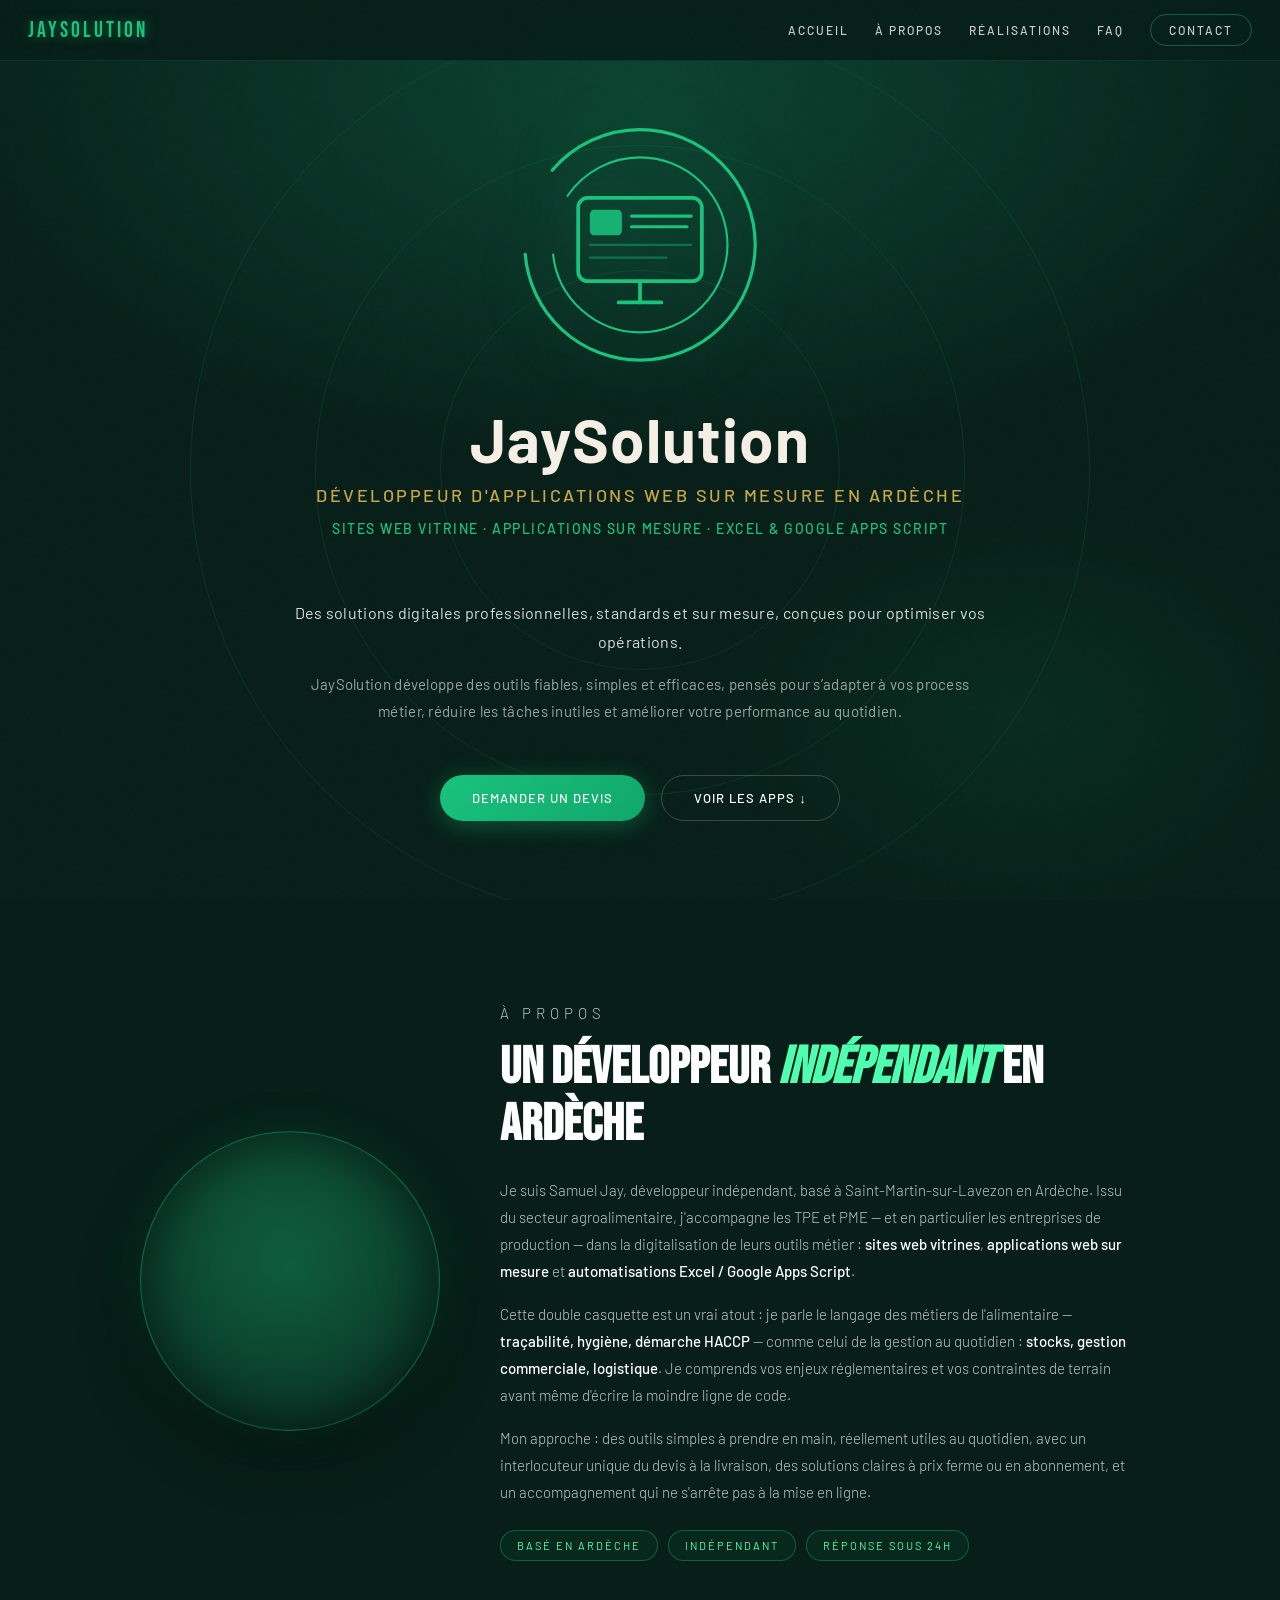
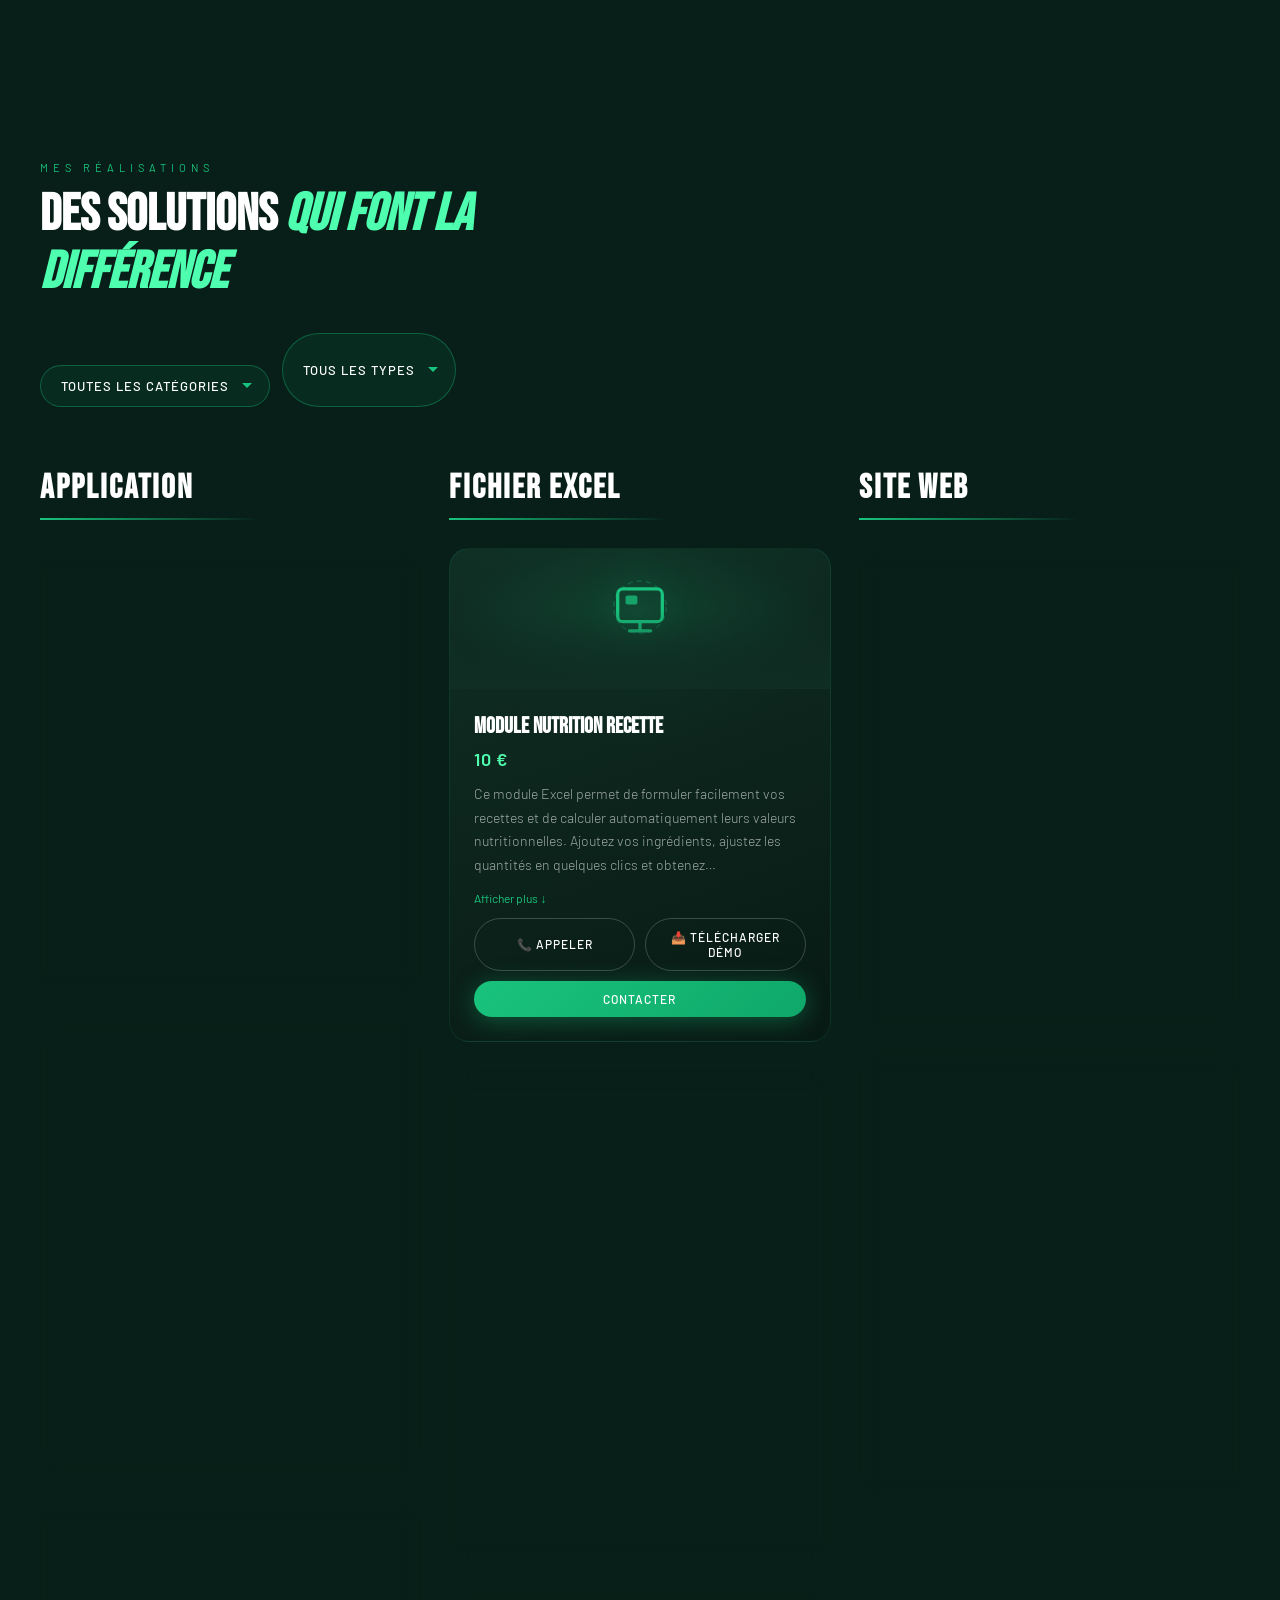
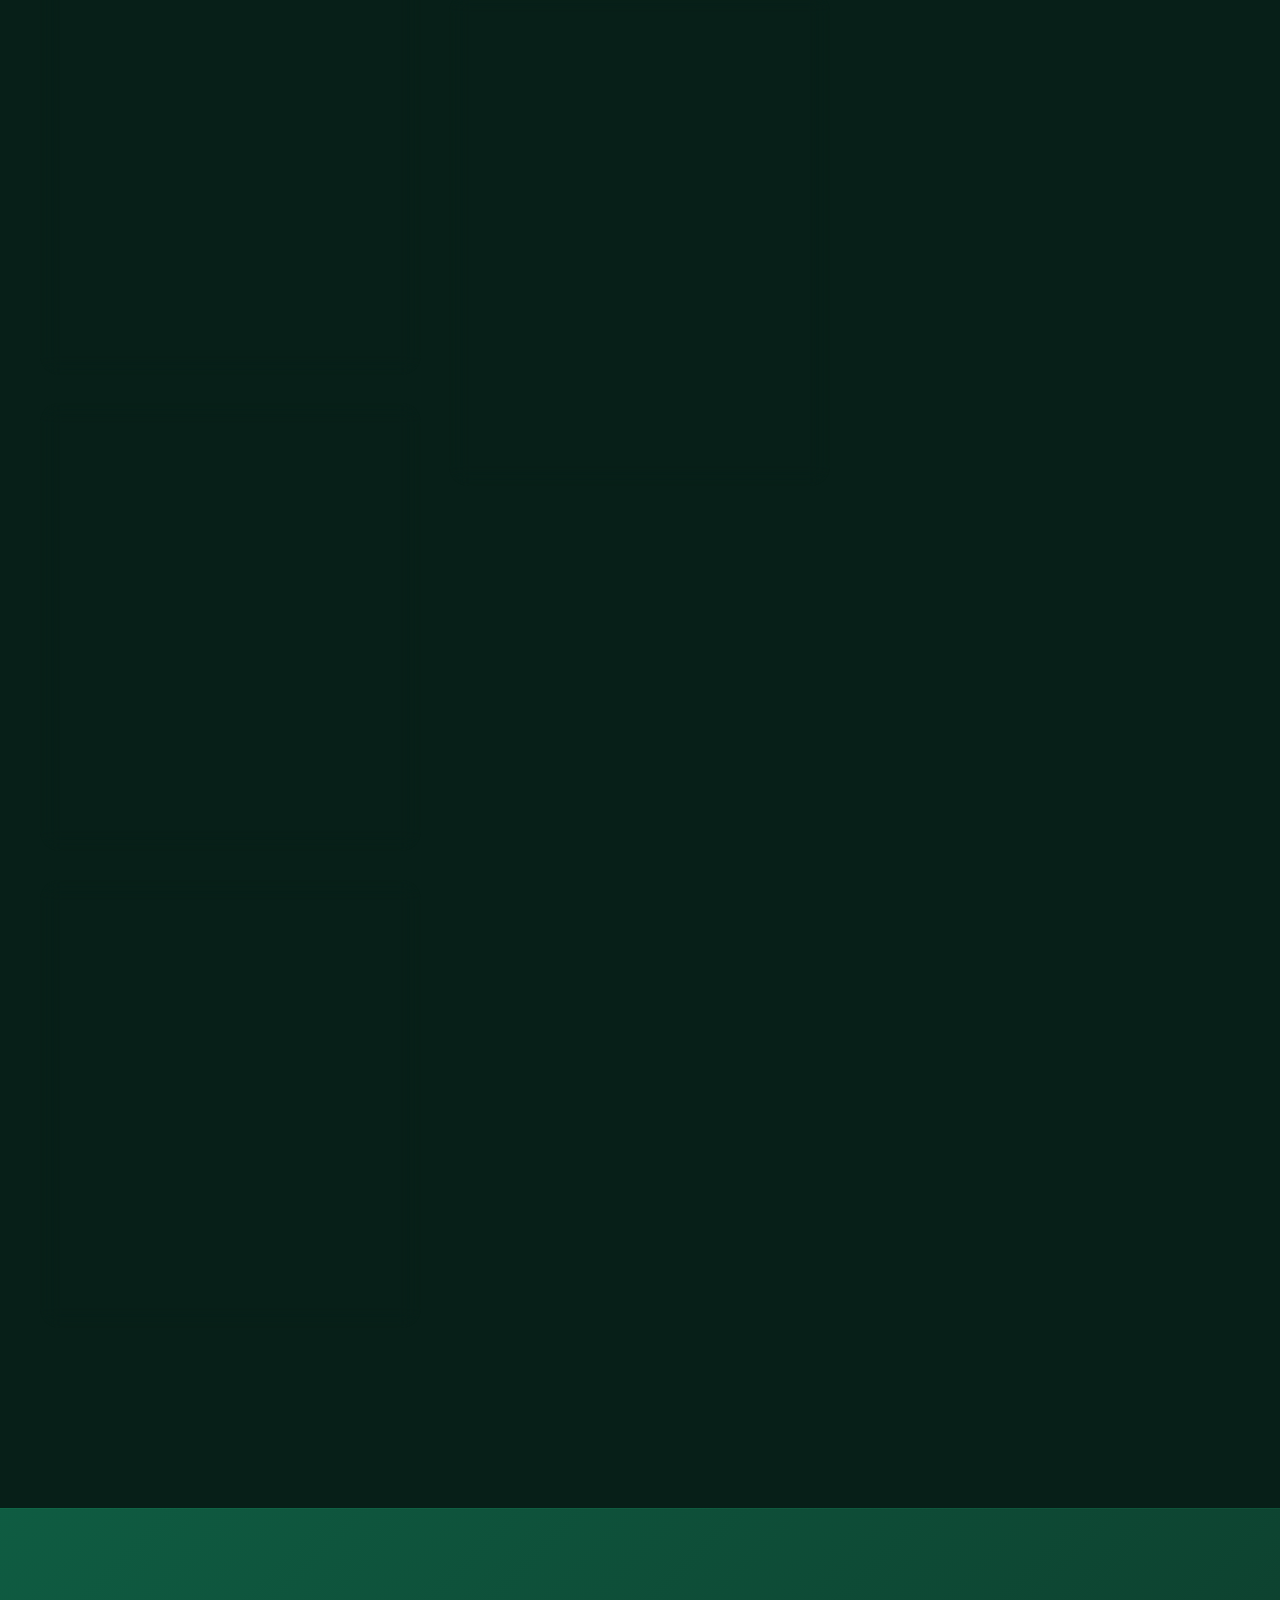
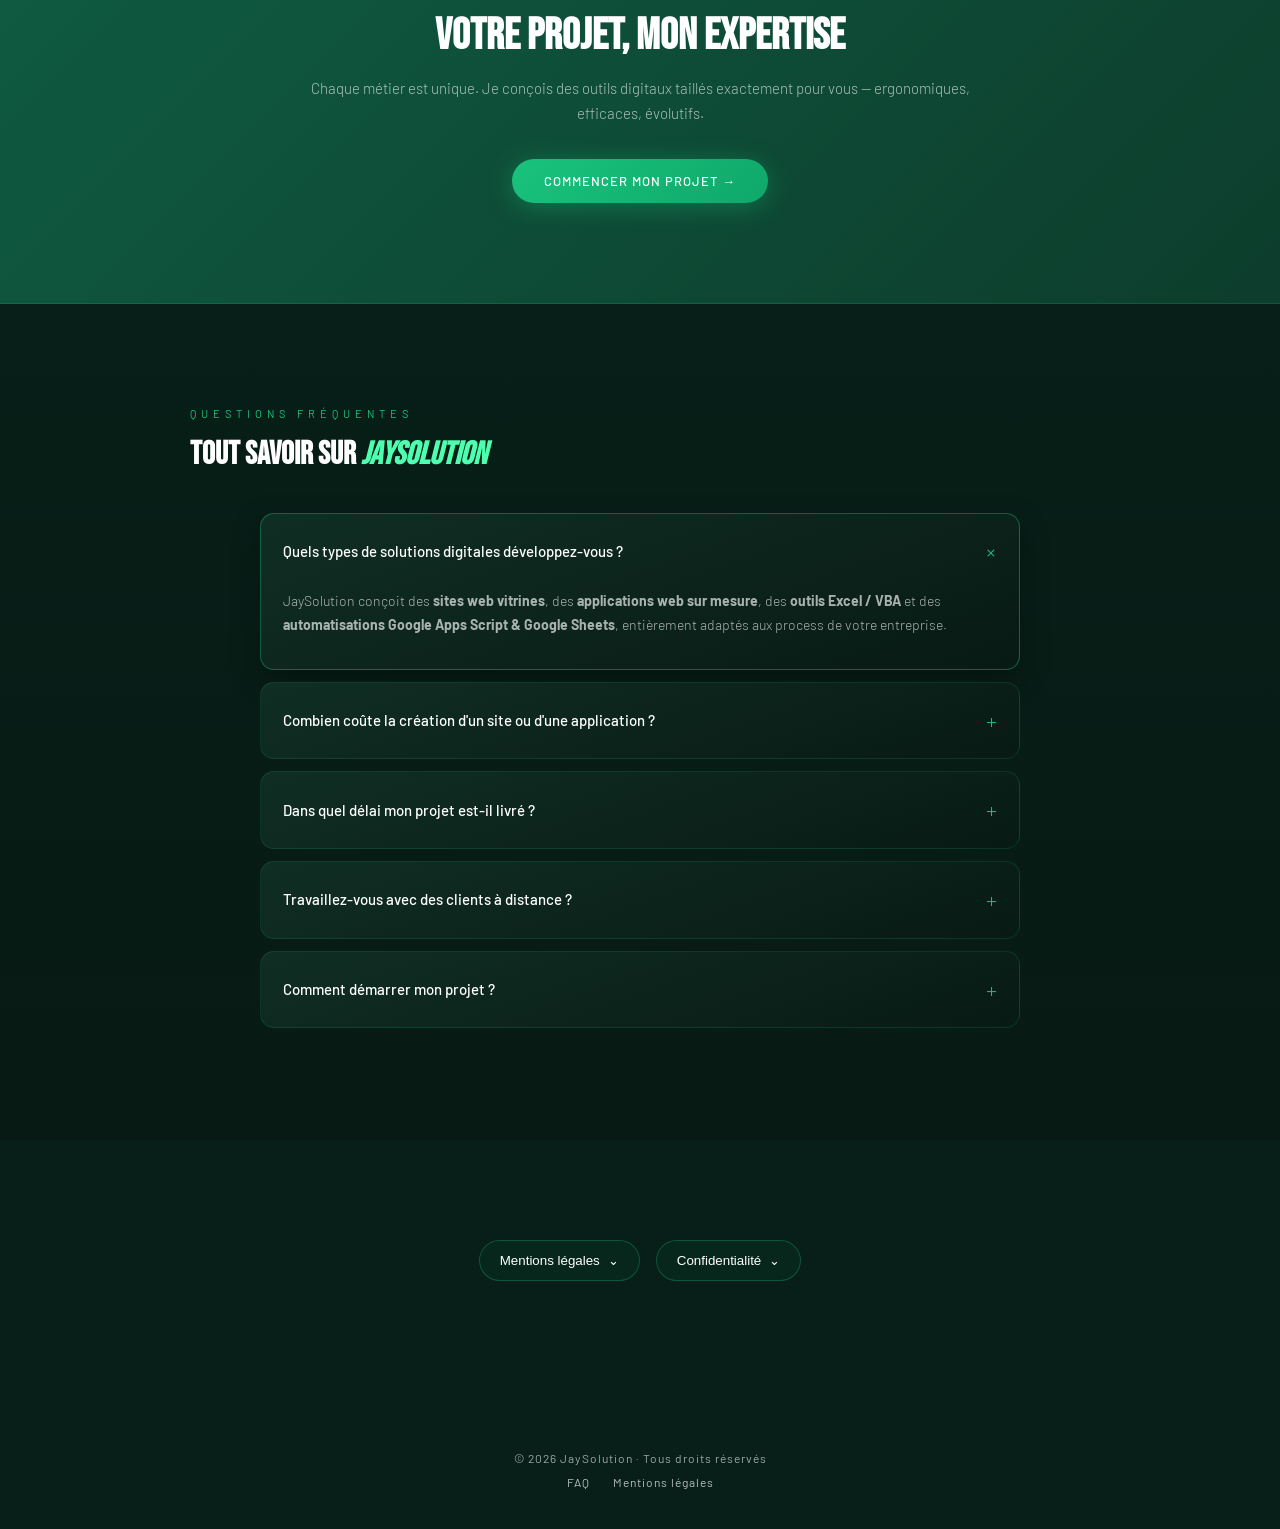
==== commit c06cf937: "Revise developer description in index.html Updated the content to reflect a more detailed descriptio" ====
--- a/index.html
+++ b/index.html
@@ -1170,9 +1170,9 @@
     <div class="apropos-text">
       <p class="section-label">À propos</p>
       <h2 class="section-title">Un développeur <em>indépendant</em> en Ardèche</h2>
-      <p>Je suis Samuel Jay, développeur indépendant, basé à Saint-Martin-sur-Lavezon en Ardèche. J'accompagne les TPE et PME dans la digitalisation de leurs outils métier : <strong>sites web vitrines</strong>, <strong>applications web sur mesure</strong> et <strong>automatisations Excel / Google Apps Script</strong>.</p>
-      <p>Mon approche : comprendre votre métier avant d'écrire la moindre ligne de code, pour livrer des outils simples à prendre en main et réellement utiles au quotidien.</p>
-      <p>Ce qui fait ma différence : un interlocuteur unique du devis à la livraison, des solutions claires à prix ferme ou en abonnement, et un accompagnement qui ne s'arrête pas à la mise en ligne.</p>
+      <p>Je suis Samuel Jay, développeur indépendant, basé à Saint-Martin-sur-Lavezon en Ardèche. Issu du secteur agroalimentaire, j'accompagne les TPE et PME — et en particulier les entreprises de production — dans la digitalisation de leurs outils métier : <strong>sites web vitrines</strong>, <strong>applications web sur mesure</strong> et <strong>automatisations Excel / Google Apps Script</strong>.</p>
+      <p>Cette double casquette est un vrai atout : je parle le langage des métiers de l'alimentaire — <strong>traçabilité, hygiène, démarche HACCP</strong> — comme celui de la gestion au quotidien : <strong>stocks, gestion commerciale, logistique</strong>. Je comprends vos enjeux réglementaires et vos contraintes de terrain avant même d'écrire la moindre ligne de code.</p>
+      <p>Mon approche : des outils simples à prendre en main, réellement utiles au quotidien, avec un interlocuteur unique du devis à la livraison, des solutions claires à prix ferme ou en abonnement, et un accompagnement qui ne s'arrête pas à la mise en ligne.</p>
       <div class="apropos-badges">
         <span class="apropos-badge">Basé en Ardèche</span>
         <span class="apropos-badge">Indépendant</span>
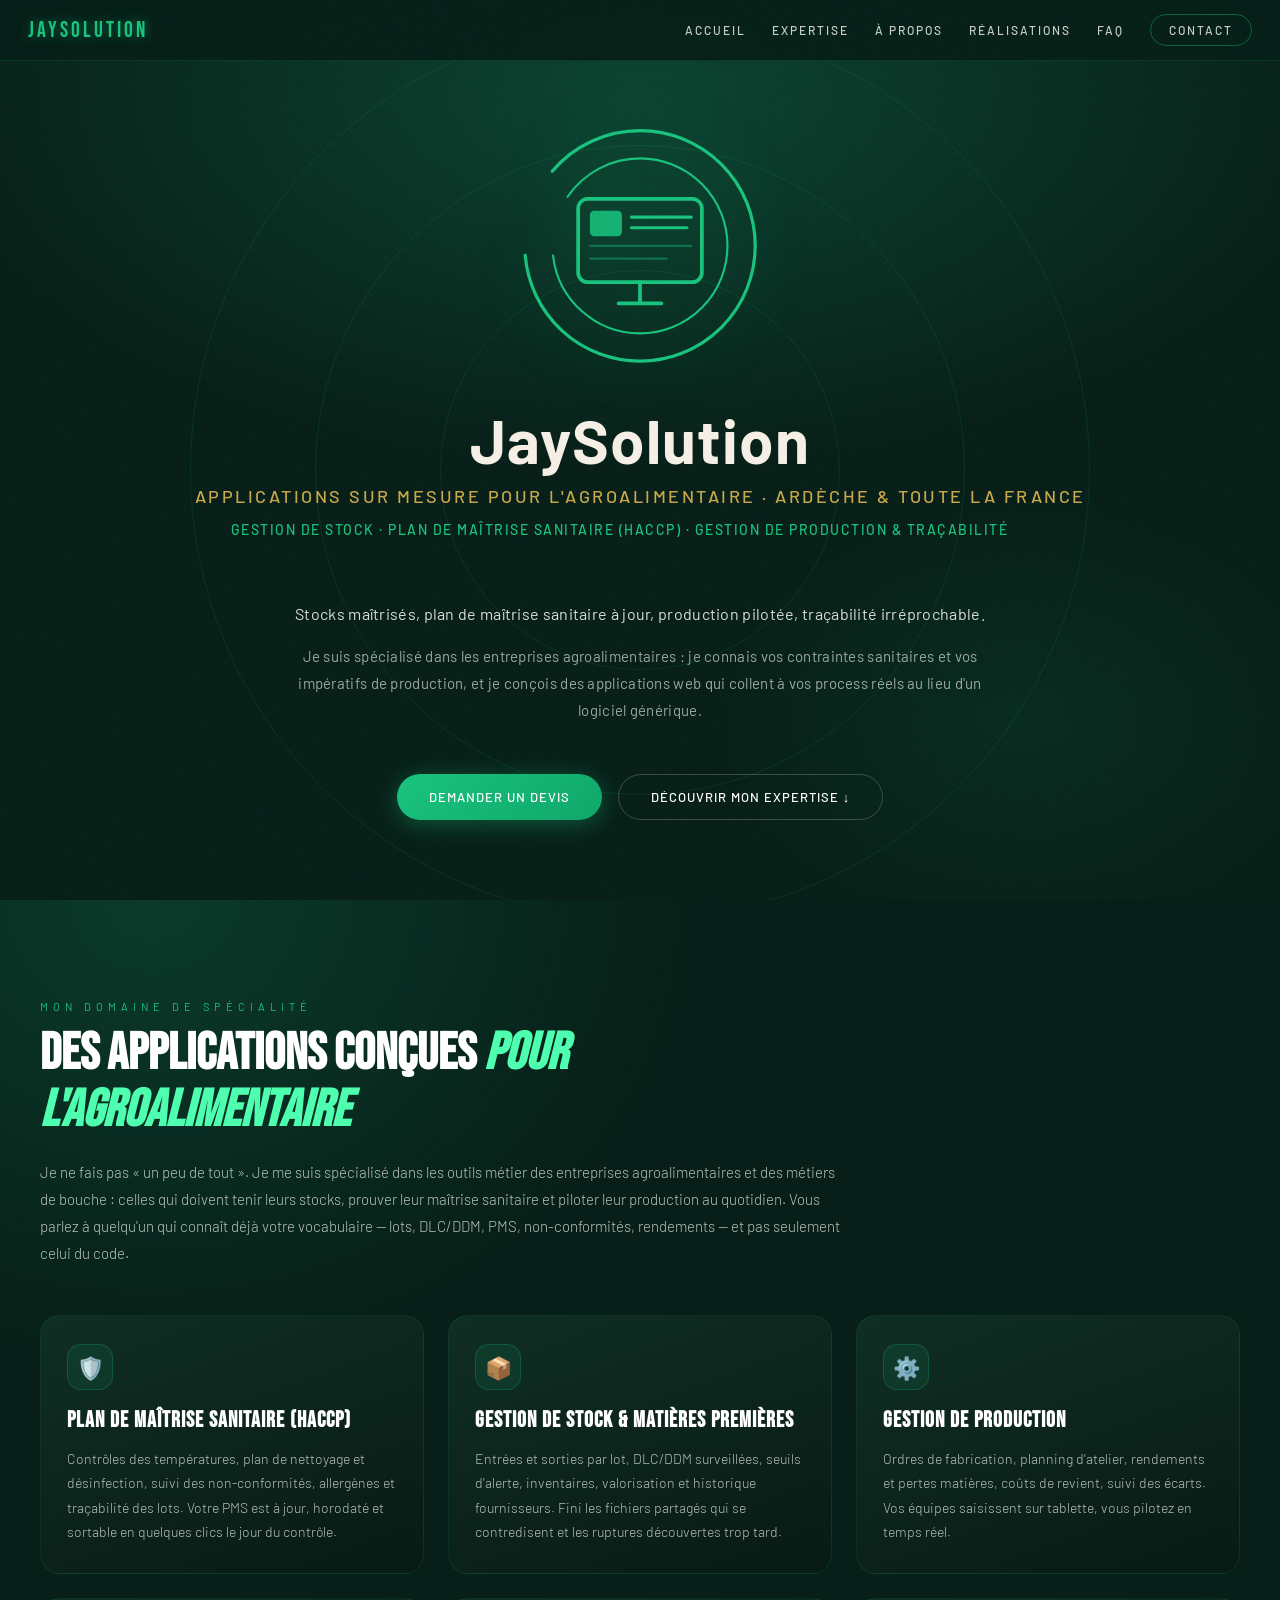
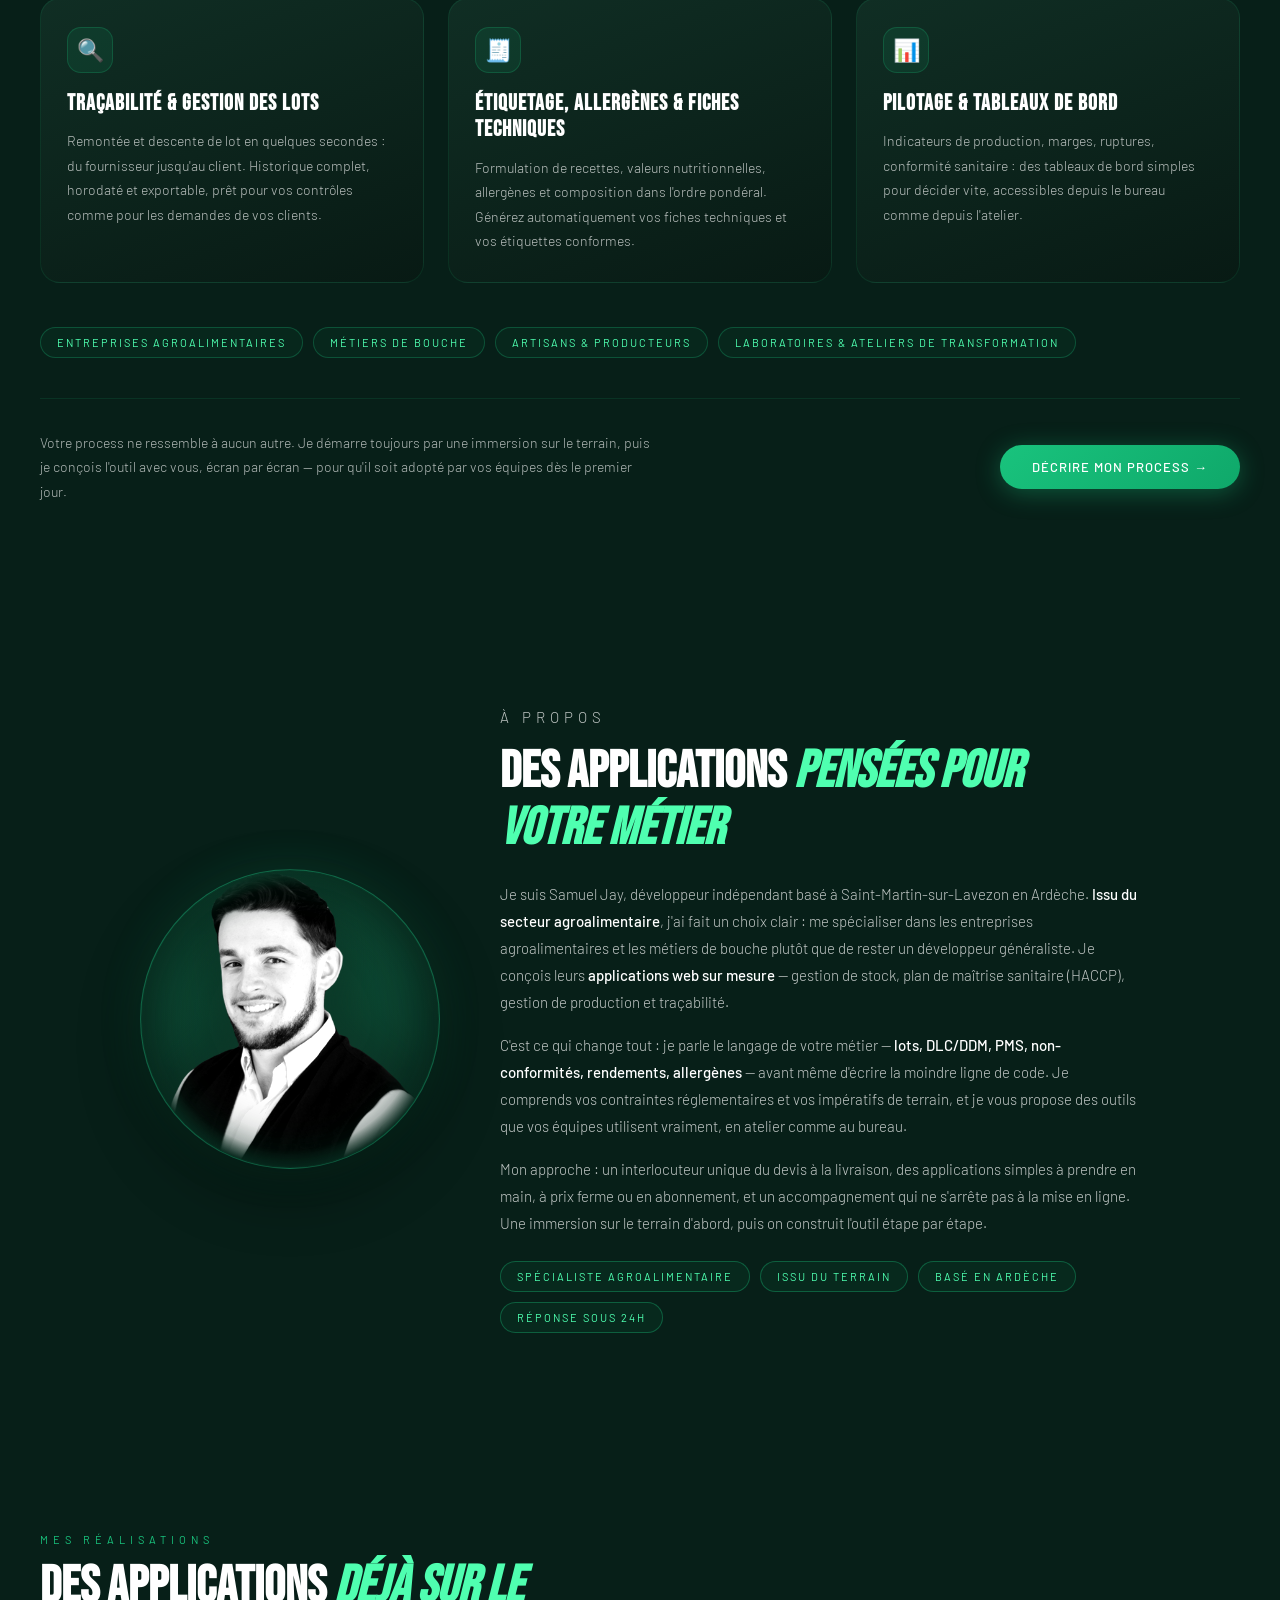
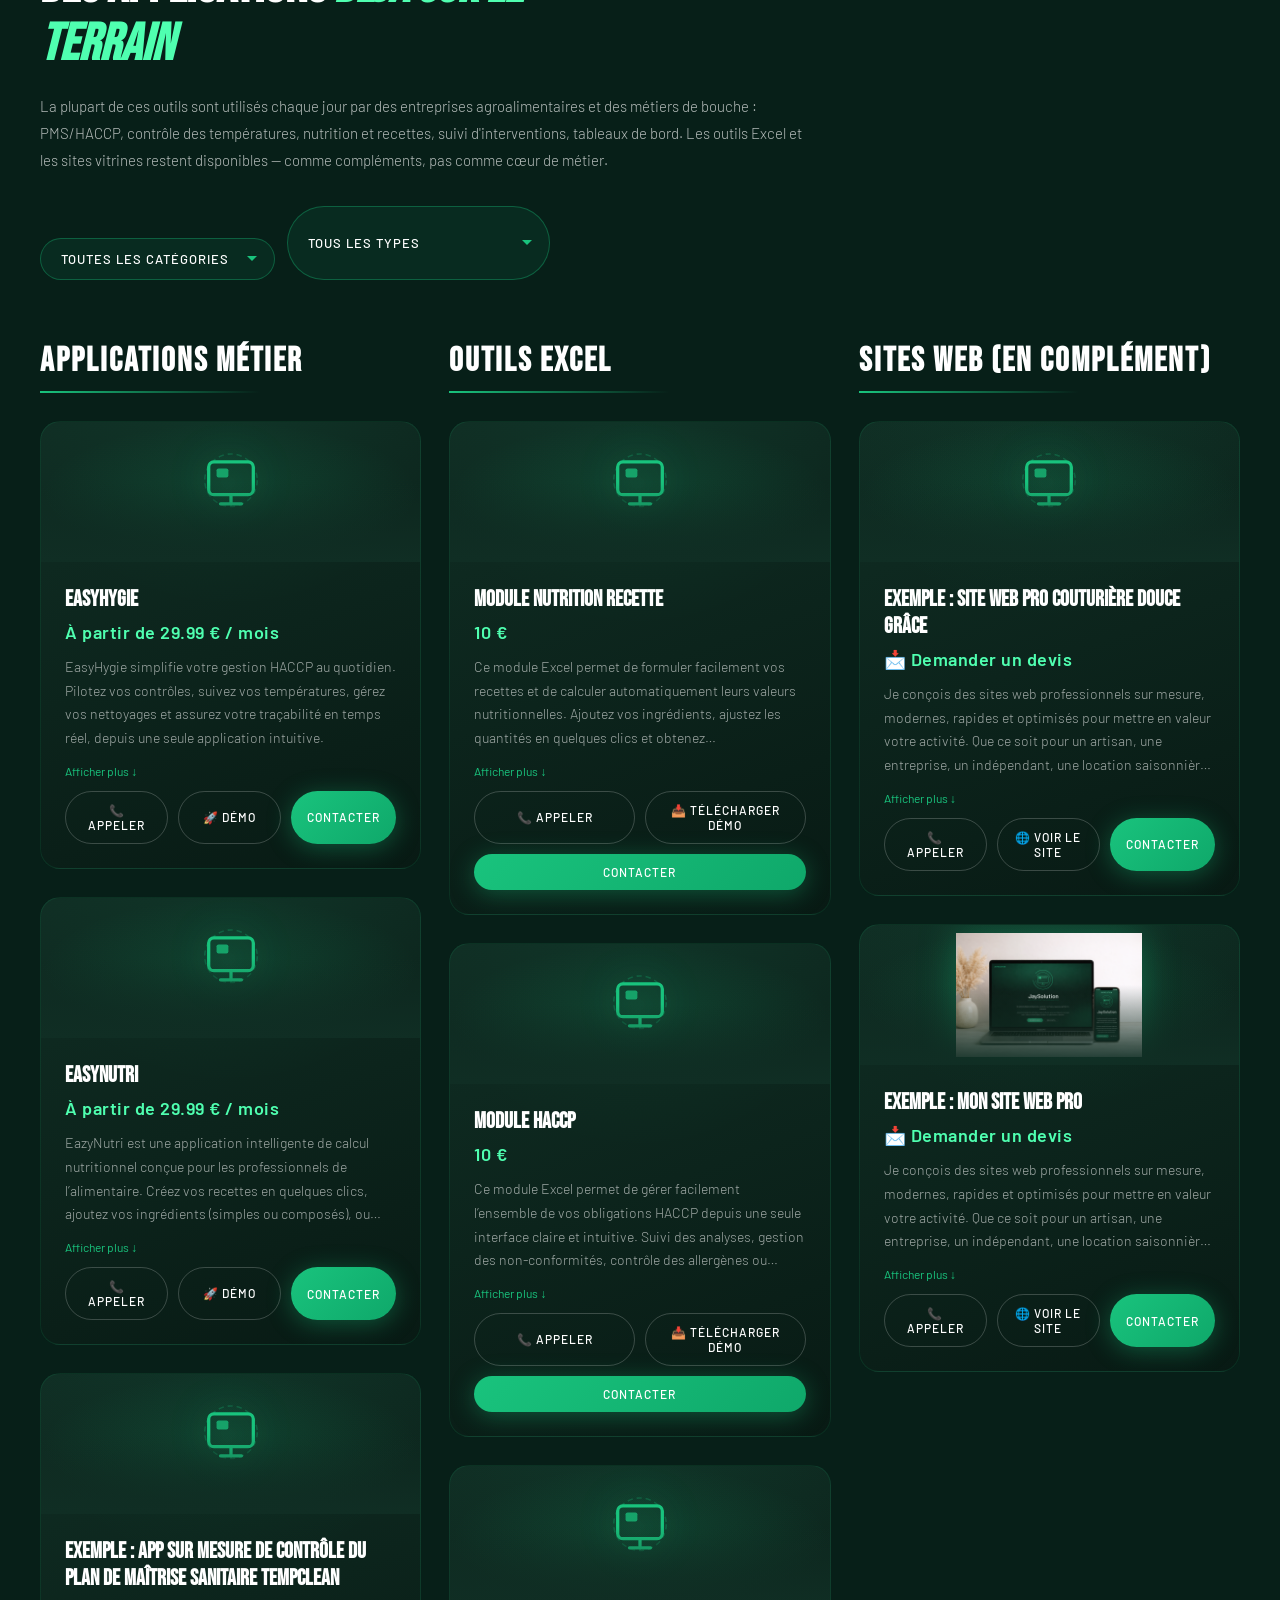
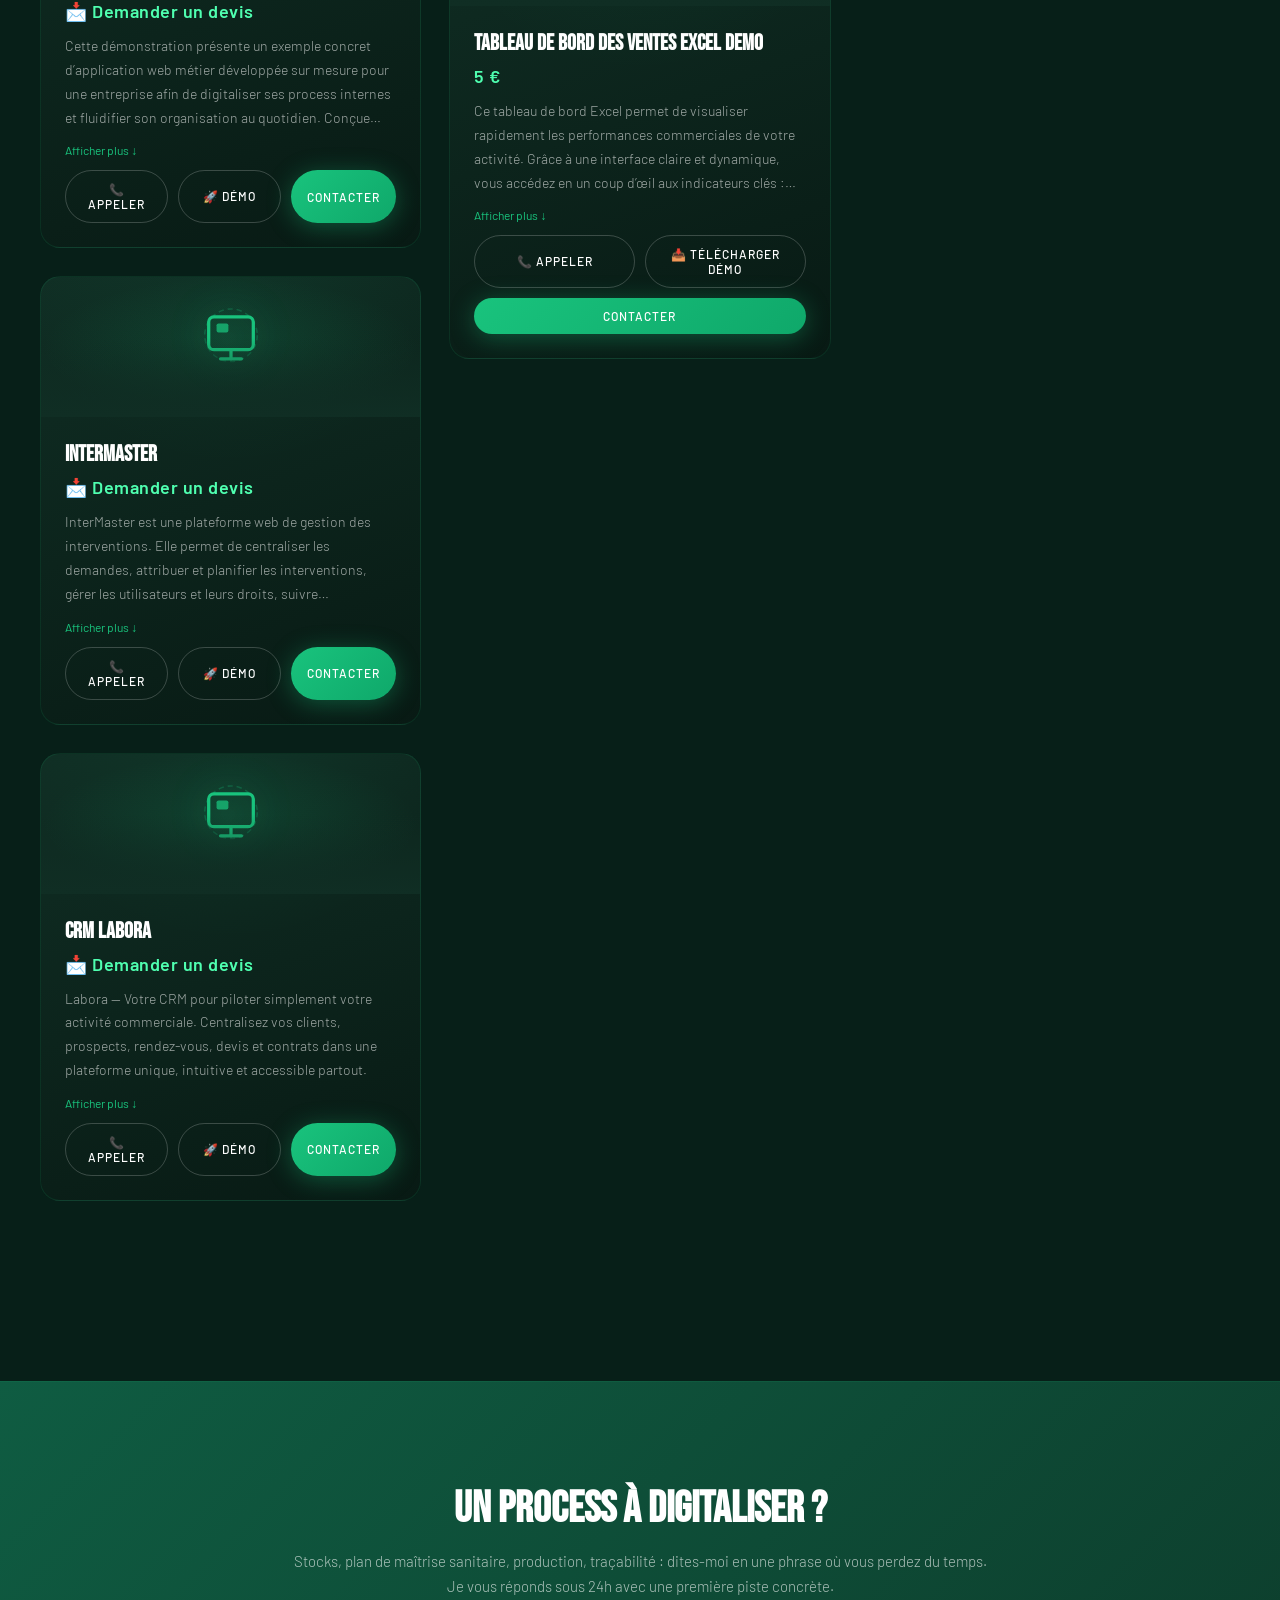
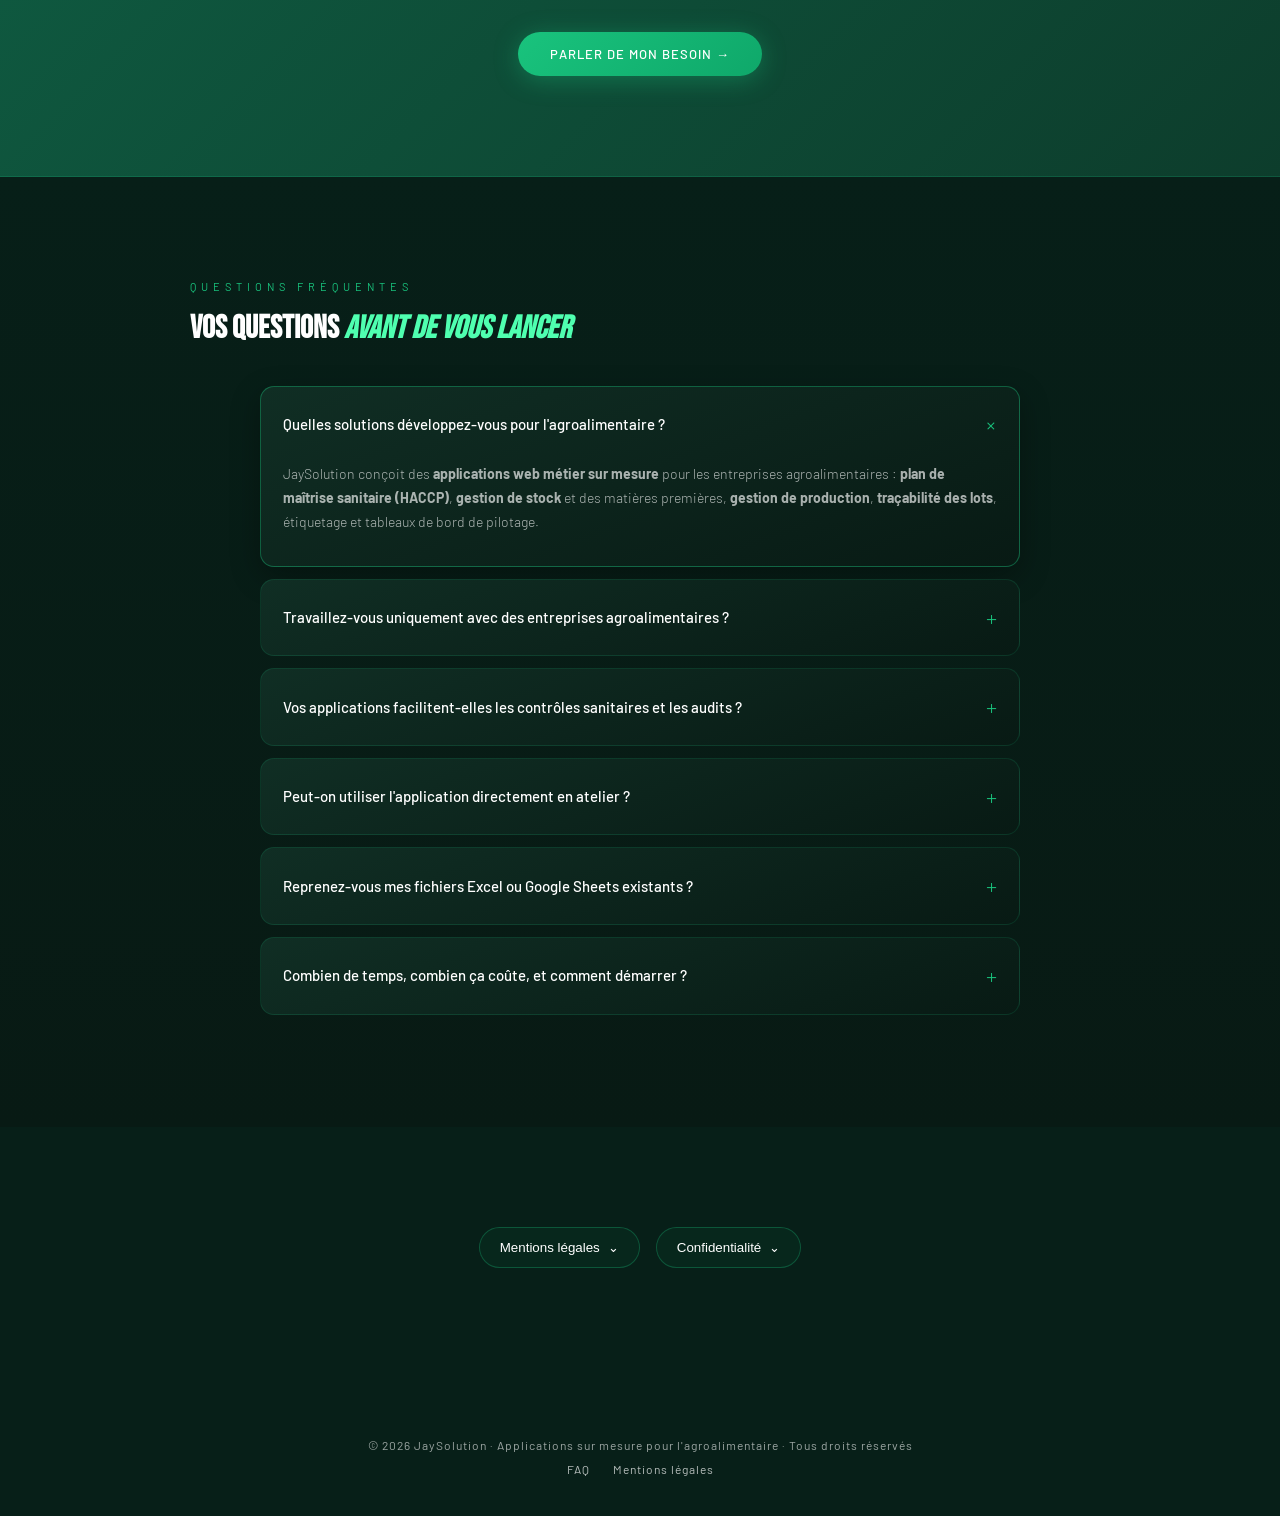
==== commit 40bc806d: "Update index.html" ====
--- a/index.html
+++ b/index.html
@@ -6,11 +6,11 @@
 <meta http-equiv="Cache-Control" content="no-cache, no-store, must-revalidate">
 <meta http-equiv="Pragma" content="no-cache">
 <meta http-equiv="Expires" content="0">
-  <title>JaySolution — Développeur d'applications web sur mesure</title>
+  <title>JaySolution — Applications sur mesure pour l'agroalimentaire | Stocks, HACCP, production</title>
 
   <!-- ══════════════ RÉFÉRENCEMENT SEO ══════════════ -->
-  <meta name="description" content="JaySolution crée des sites web vitrines, applications sur mesure et outils d'automatisation (Excel, Apps Script, Sheets). Devis gratuit sous 24h.">
-  <meta name="keywords" content="JaySolution, création site web, développeur indépendant, Ardèche, site vitrine, application sur mesure, automatisation Excel, Google Apps Script, Google Sheets, solutions digitales, Samuel Jay, Saint-Martin-sur-Lavezon">
+  <meta name="description" content="JaySolution développe des applications web sur mesure pour les entreprises agroalimentaires : gestion de stock, plan de maîtrise sanitaire (HACCP), gestion de production et traçabilité. Basé en Ardèche, devis gratuit sous 24h.">
+  <meta name="keywords" content="application agroalimentaire sur mesure, logiciel gestion de stock, plan de maîtrise sanitaire, PMS, HACCP, logiciel HACCP, gestion de production, traçabilité alimentaire, logiciel métier agroalimentaire, développeur Ardèche, TPE PME agroalimentaire, métiers de bouche, Samuel Jay, JaySolution">
   <meta name="author" content="Samuel Jay — JaySolution">
   <meta name="robots" content="index, follow, max-image-preview:large">
   <meta name="geo.region" content="FR-07">
@@ -24,8 +24,8 @@
   <meta property="og:type" content="website">
   <meta property="og:site_name" content="JaySolution">
   <meta property="og:locale" content="fr_FR">
-  <meta property="og:title" content="JaySolution — Développeur d'applications web sur mesure">
-  <meta property="og:description" content="Sites web vitrines, applications sur mesure et outils d'automatisation pour optimiser votre entreprise. Devis gratuit sous 24h.">
+  <meta property="og:title" content="JaySolution — Applications sur mesure pour l'agroalimentaire">
+  <meta property="og:description" content="Stocks, plan de maîtrise sanitaire (HACCP), production et traçabilité : des applications web sur mesure pensées pour les entreprises agroalimentaires. Devis gratuit sous 24h.">
   <meta property="og:url" content="https://www.jaysolution.fr/">
   <meta property="og:image" content="https://www.jaysolution.fr/og-image.jpg">
   <!-- ⚠️ À CORRIGER CÔTÉ HÉBERGEMENT : https://www.jaysolution.fr/og-image.jpg renvoie actuellement une erreur 404 (vérifié le 01/09/2026).
@@ -33,12 +33,14 @@
   <meta property="og:image:width" content="1200">
   <meta property="og:image:height" content="630">
   <meta property="og:image:type" content="image/jpeg">
+  <meta property="og:image:alt" content="JaySolution — Applications sur mesure pour l'agroalimentaire : gestion de stock, plan de maîtrise sanitaire (HACCP), gestion de production et traçabilité.">
 
   <!-- Twitter / X -->
   <meta name="twitter:card" content="summary_large_image">
-  <meta name="twitter:title" content="JaySolution — Développeur d'applications web sur mesure">
-  <meta name="twitter:description" content="Sites web vitrines, applications sur mesure et outils d'automatisation pour optimiser votre entreprise.">
+  <meta name="twitter:title" content="JaySolution — Applications sur mesure pour l'agroalimentaire">
+  <meta name="twitter:description" content="Stocks, plan de maîtrise sanitaire (HACCP), production et traçabilité : des applications web sur mesure pour les entreprises agroalimentaires.">
   <meta name="twitter:image" content="https://www.jaysolution.fr/og-image.jpg">
+  <meta name="twitter:image:alt" content="JaySolution — Applications sur mesure pour l'agroalimentaire : gestion de stock, plan de maîtrise sanitaire (HACCP), gestion de production et traçabilité.">
 
   <!-- Favicon native SVG - Computer logo -->
   <link rel="icon" type="image/svg+xml" href="data:image/svg+xml,%3Csvg xmlns='http://www.w3.org/2000/svg' viewBox='0 0 64 64'%3E%3Crect width='64' height='64' rx='14' fill='%23071f18'/%3E%3Ccircle cx='32' cy='27' r='22' fill='none' stroke='%2319c37d' stroke-width='1.2' opacity='0.25' stroke-dasharray='4 3'/%3E%3Ccircle cx='32' cy='27' r='18' fill='none' stroke='%2319c37d' stroke-width='0.8' opacity='0.12'/%3E%3Crect x='15' y='9' width='34' height='25' rx='4' fill='none' stroke='%2319c37d' stroke-width='2.5'/%3E%3Crect x='18.5' y='12.5' width='27' height='18' rx='2' fill='rgba(25,195,125,0.06)'/%3E%3Crect x='21' y='15' width='9' height='7' rx='1.5' fill='%2319c37d' opacity='0.75'/%3E%3Cline x1='33' y1='17' x2='43' y2='17' stroke='%2319c37d' stroke-width='2' stroke-linecap='round'/%3E%3Cline x1='33' y1='22' x2='41' y2='22' stroke='%2319c37d' stroke-width='2' stroke-linecap='round' opacity='0.6'/%3E%3Cline x1='20' y1='27' x2='43' y2='27' stroke='%2319c37d' stroke-width='1' stroke-linecap='round' opacity='0.2'/%3E%3Cline x1='32' y1='34' x2='32' y2='41' stroke='%2319c37d' stroke-width='2.5' stroke-linecap='round'/%3E%3Cline x1='24' y1='41' x2='40' y2='41' stroke='%2319c37d' stroke-width='2.5' stroke-linecap='round'/%3E%3C/svg%3E">
@@ -63,7 +65,9 @@
         "@id": "https://www.jaysolution.fr/#org",
         "name": "JaySolution",
         "alternateName": "JaySolution — Samuel Jay",
-        "description": "Créateur de solutions digitales sur mesure : sites web vitrines, applications web, outils Excel/VBA et automatisations Google Apps Script & Google Sheets.",
+        "description": "Développeur d'applications web sur mesure pour les entreprises agroalimentaires : gestion de stock, plan de maîtrise sanitaire (HACCP), gestion de production et traçabilité.",
+        "serviceType": "Développement d'applications métier pour l'agroalimentaire",
+        "knowsAbout": ["Agroalimentaire", "Plan de maîtrise sanitaire (HACCP)", "Traçabilité et gestion des lots", "Gestion de stock et des matières premières", "Gestion de production", "Étiquetage et allergènes"],
         "url": "https://www.jaysolution.fr/",
         "email": "jaysolution07@gmail.com",
         "telephone": "+33677718914",
@@ -93,28 +97,33 @@
         "mainEntity": [
           {
             "@type": "Question",
-            "name": "Quels types de solutions digitales développez-vous ?",
-            "acceptedAnswer": { "@type": "Answer", "text": "JaySolution conçoit des sites web vitrines, des applications web sur mesure, des outils Excel/VBA et des automatisations avec Google Apps Script et Google Sheets, adaptés aux process de votre entreprise." }
+            "name": "Quelles solutions développez-vous pour l'agroalimentaire ?",
+            "acceptedAnswer": { "@type": "Answer", "text": "JaySolution conçoit des applications web métier sur mesure pour les entreprises agroalimentaires : plan de maîtrise sanitaire (HACCP), gestion de stock et des matières premières, gestion de production, traçabilité des lots, étiquetage et tableaux de bord de pilotage." }
           },
           {
             "@type": "Question",
-            "name": "Combien coûte la création d'un site ou d'une application ?",
-            "acceptedAnswer": { "@type": "Answer", "text": "Chaque projet est unique : les prix sont proposés en prix ferme ou en abonnement selon vos besoins. Demandez un devis gratuit, vous recevez une réponse sous 24h." }
+            "name": "Travaillez-vous uniquement avec des entreprises agroalimentaires ?",
+            "acceptedAnswer": { "@type": "Answer", "text": "C'est mon domaine de spécialité et ma priorité. J'accompagne aussi des TPE et PME d'autres secteurs dès lors que leur besoin rejoint les mêmes enjeux : gestion de stock, qualité, traçabilité et suivi de production." }
           },
           {
             "@type": "Question",
-            "name": "Dans quel délai mon projet est-il livré ?",
-            "acceptedAnswer": { "@type": "Answer", "text": "Vous recevez une réponse sous 24h. Le délai de livraison dépend de la complexité du projet et est précisé dans le devis." }
+            "name": "Vos applications facilitent-elles les contrôles sanitaires et les audits ?",
+            "acceptedAnswer": { "@type": "Answer", "text": "Oui. Les enregistrements (températures, nettoyage et désinfection, non-conformités, traçabilité des lots) sont horodatés, centralisés et exportables. Le jour d'un contrôle, vous sortez votre dossier sanitaire en quelques clics au lieu de courir après des classeurs." }
           },
           {
             "@type": "Question",
-            "name": "Travaillez-vous avec des clients à distance ?",
-            "acceptedAnswer": { "@type": "Answer", "text": "Oui, JaySolution travaille avec des clients partout en France et à l'étranger. Les échanges se font par téléphone, email ou visioconférence." }
+            "name": "Peut-on utiliser l'application directement en atelier ?",
+            "acceptedAnswer": { "@type": "Answer", "text": "Oui : mes applications sont pensées pour le terrain, avec une saisie rapide sur ordinateur, tablette ou smartphone directement en atelier, sans double saisie sur papier." }
           },
           {
             "@type": "Question",
-            "name": "Comment démarrer mon projet ?",
-            "acceptedAnswer": { "@type": "Answer", "text": "Remplissez simplement le formulaire de contact du site ou appelez le 06 77 71 89 14. Vous recevez une réponse sous 24h pour discuter de votre besoin." }
+            "name": "Reprenez-vous mes fichiers Excel ou Google Sheets existants ?",
+            "acceptedAnswer": { "@type": "Answer", "text": "Oui. Beaucoup de projets démarrent par un fichier Excel ou Google Sheets qui exprime déjà le besoin. Je l'analyse, puis je le transforme en application fiable et partagée, en conservant votre logique métier." }
+          },
+          {
+            "@type": "Question",
+            "name": "Combien de temps, combien ça coûte, et comment démarrer ?",
+            "acceptedAnswer": { "@type": "Answer", "text": "Chaque projet est unique : le prix est proposé en prix ferme ou en abonnement, après un devis détaillé. Vous recevez une réponse sous 24h et le délai est précisé dans le devis. Les échanges se font par téléphone, email ou visioconférence, partout en France." }
           }
         ]
       }
@@ -1039,6 +1048,115 @@
   transform: translateY(0);
 }
 /* ── FAQ ── */
+/* ── EXPERTISE AGROALIMENTAIRE ── */
+.expertise-section {
+  background:
+    radial-gradient(ellipse 60% 50% at 12% 0%, rgba(15,92,66,0.45) 0%, transparent 70%),
+    var(--green-deep);
+}
+.expertise-header {
+  max-width: 1200px;
+  margin: 0 auto 48px;
+}
+.expertise-intro {
+  max-width: 800px;
+  margin-top: 20px;
+  font-size: 15px;
+  font-weight: 300;
+  line-height: 1.8;
+  color: rgba(255,255,255,0.72);
+}
+.expertise-grid {
+  max-width: 1200px;
+  margin: 0 auto;
+  display: grid;
+  grid-template-columns: repeat(auto-fit, minmax(300px, 1fr));
+  gap: 24px;
+}
+.expertise-card {
+  background: linear-gradient(160deg, #102e24, #081a14);
+  border: 1px solid rgba(25,195,125,0.12);
+  border-radius: 20px;
+  padding: 28px 26px;
+  transition: transform 0.4s cubic-bezier(0.25, 0.46, 0.45, 0.94), border-color 0.4s, box-shadow 0.4s;
+}
+.expertise-card:hover {
+  transform: translateY(-6px);
+  border-color: rgba(25,195,125,0.35);
+  box-shadow: 0 20px 50px rgba(0,0,0,0.35);
+}
+.expertise-icon {
+  width: 46px;
+  height: 46px;
+  display: flex;
+  align-items: center;
+  justify-content: center;
+  font-size: 22px;
+  border-radius: 14px;
+  margin-bottom: 18px;
+  background: rgba(25,195,125,0.10);
+  border: 1px solid rgba(25,195,125,0.22);
+}
+.expertise-card h3 {
+  font-family: 'Bebas Neue', sans-serif;
+  font-size: 22px;
+  letter-spacing: 1px;
+  line-height: 1.2;
+  margin-bottom: 12px;
+}
+.expertise-card p {
+  font-size: 14px;
+  font-weight: 300;
+  line-height: 1.75;
+  color: rgba(255,255,255,0.7);
+}
+.expertise-tags {
+  max-width: 1200px;
+  margin: 44px auto 0;
+  display: flex;
+  flex-wrap: wrap;
+  gap: 10px;
+}
+.expertise-tags span {
+  font-size: 11px;
+  letter-spacing: 2px;
+  text-transform: uppercase;
+  color: var(--green-glow);
+  border: 1px solid rgba(25,195,125,0.28);
+  border-radius: 50px;
+  padding: 8px 16px;
+  background: rgba(25,195,125,0.05);
+}
+.expertise-cta {
+  max-width: 1200px;
+  margin: 40px auto 0;
+  padding-top: 32px;
+  border-top: 1px solid rgba(25,195,125,0.12);
+  display: flex;
+  flex-wrap: wrap;
+  align-items: center;
+  justify-content: space-between;
+  gap: 24px;
+}
+.expertise-cta p {
+  max-width: 620px;
+  font-size: 14px;
+  font-weight: 300;
+  line-height: 1.75;
+  color: rgba(255,255,255,0.68);
+}
+/* ── INTRO DE SECTION ── */
+.section-intro {
+  max-width: 780px;
+  margin-top: 20px;
+  font-size: 15px;
+  font-weight: 300;
+  line-height: 1.8;
+  color: rgba(255,255,255,0.7);
+}
+@media (max-width: 640px) {
+  .expertise-card { padding: 24px 20px; }
+}
 .faq-section {
   background: linear-gradient(180deg, #071f18 0%, #081a14 100%);
 }
@@ -1106,6 +1224,7 @@
   </button>
   <nav class="nav-links" id="nav-links" aria-label="Navigation principale">
     <a href="#top">Accueil</a>
+    <a href="#expertise">Expertise</a>
     <a href="#apropos">À propos</a>
     <a href="#apps-section">Réalisations</a>
     <a href="#faq">FAQ</a>
@@ -1139,22 +1258,81 @@
   <!-- Texte séparé sous l'icône -->
   <div class="hero-brand">
     <h1 class="hero-name">JaySolution
-      <span class="hero-subtitle">Développeur d'applications web sur mesure en Ardèche</span>
+      <span class="hero-subtitle">Applications sur mesure pour l'agroalimentaire · Ardèche &amp; toute la France</span>
     </h1>
-    <p class="hero-tagline">SITES WEB VITRINE · APPLICATIONS SUR MESURE · EXCEL &amp; GOOGLE APPS SCRIPT</p>
+    <p class="hero-tagline">GESTION DE STOCK · PLAN DE MAÎTRISE SANITAIRE (HACCP) · GESTION DE PRODUCTION &amp; TRAÇABILITÉ</p>
   </div>
  <p class="hero-description">
-  Des solutions digitales professionnelles, standards et sur mesure, conçues pour optimiser vos opérations.
+  Stocks maîtrisés, plan de maîtrise sanitaire à jour, production pilotée, traçabilité irréprochable.
 </p>
 
 <p class="hero-description secondary">
-  JaySolution développe des outils fiables, simples et efficaces, pensés pour s’adapter à vos process métier,
-  réduire les tâches inutiles et améliorer votre performance au quotidien.
+  Je suis spécialisé dans les entreprises agroalimentaires : je connais vos contraintes sanitaires et vos impératifs
+  de production, et je conçois des applications web qui collent à vos process réels au lieu d'un logiciel générique.
 </p>
 
 <div class="hero-cta">
     <button class="btn btn-primary" onclick="openForm()">Demander un devis</button>
-    <a href="#apps" class="btn btn-outline">Voir les apps ↓</a>
+    <a href="#expertise" class="btn btn-outline">Découvrir mon expertise ↓</a>
+  </div>
+</section>
+
+<!-- EXPERTISE AGROALIMENTAIRE -->
+<section id="expertise" class="expertise-section">
+  <div class="expertise-header reveal">
+    <p class="section-label">Mon domaine de spécialité</p>
+    <h2 class="section-title">Des applications conçues <em>pour l'agroalimentaire</em></h2>
+    <p class="expertise-intro">
+      Je ne fais pas « un peu de tout ». Je me suis spécialisé dans les outils métier des entreprises
+      agroalimentaires et des métiers de bouche : celles qui doivent tenir leurs stocks, prouver leur maîtrise
+      sanitaire et piloter leur production au quotidien. Vous parlez à quelqu'un qui connaît déjà votre
+      vocabulaire — lots, DLC/DDM, PMS, non-conformités, rendements — et pas seulement celui du code.
+    </p>
+  </div>
+
+  <div class="expertise-grid">
+    <article class="expertise-card reveal">
+      <div class="expertise-icon">🛡️</div>
+      <h3>Plan de maîtrise sanitaire (HACCP)</h3>
+      <p>Contrôles des températures, plan de nettoyage et désinfection, suivi des non-conformités, allergènes et traçabilité des lots. Votre PMS est à jour, horodaté et sortable en quelques clics le jour du contrôle.</p>
+    </article>
+    <article class="expertise-card reveal">
+      <div class="expertise-icon">📦</div>
+      <h3>Gestion de stock &amp; matières premières</h3>
+      <p>Entrées et sorties par lot, DLC/DDM surveillées, seuils d'alerte, inventaires, valorisation et historique fournisseurs. Fini les fichiers partagés qui se contredisent et les ruptures découvertes trop tard.</p>
+    </article>
+    <article class="expertise-card reveal">
+      <div class="expertise-icon">⚙️</div>
+      <h3>Gestion de production</h3>
+      <p>Ordres de fabrication, planning d'atelier, rendements et pertes matières, coûts de revient, suivi des écarts. Vos équipes saisissent sur tablette, vous pilotez en temps réel.</p>
+    </article>
+    <article class="expertise-card reveal">
+      <div class="expertise-icon">🔍</div>
+      <h3>Traçabilité &amp; gestion des lots</h3>
+      <p>Remontée et descente de lot en quelques secondes : du fournisseur jusqu'au client. Historique complet, horodaté et exportable, prêt pour vos contrôles comme pour les demandes de vos clients.</p>
+    </article>
+    <article class="expertise-card reveal">
+      <div class="expertise-icon">🧾</div>
+      <h3>Étiquetage, allergènes &amp; fiches techniques</h3>
+      <p>Formulation de recettes, valeurs nutritionnelles, allergènes et composition dans l'ordre pondéral. Générez automatiquement vos fiches techniques et vos étiquettes conformes.</p>
+    </article>
+    <article class="expertise-card reveal">
+      <div class="expertise-icon">📊</div>
+      <h3>Pilotage &amp; tableaux de bord</h3>
+      <p>Indicateurs de production, marges, ruptures, conformité sanitaire : des tableaux de bord simples pour décider vite, accessibles depuis le bureau comme depuis l'atelier.</p>
+    </article>
+  </div>
+
+  <div class="expertise-tags reveal">
+    <span>Entreprises agroalimentaires</span>
+    <span>Métiers de bouche</span>
+    <span>Artisans &amp; producteurs</span>
+    <span>Laboratoires &amp; ateliers de transformation</span>
+  </div>
+
+  <div class="expertise-cta reveal">
+    <p>Votre process ne ressemble à aucun autre. Je démarre toujours par une immersion sur le terrain, puis je conçois l'outil avec vous, écran par écran — pour qu'il soit adopté par vos équipes dès le premier jour.</p>
+    <button class="btn btn-primary" onclick="openForm()">Décrire mon process →</button>
   </div>
 </section>
 
@@ -1169,13 +1347,14 @@
     </div>
     <div class="apropos-text">
       <p class="section-label">À propos</p>
-      <h2 class="section-title">Un développeur <em>indépendant</em> en Ardèche</h2>
-      <p>Je suis Samuel Jay, développeur indépendant, basé à Saint-Martin-sur-Lavezon en Ardèche. Issu du secteur agroalimentaire, j'accompagne les TPE et PME — et en particulier les entreprises de production — dans la digitalisation de leurs outils métier : <strong>sites web vitrines</strong>, <strong>applications web sur mesure</strong> et <strong>automatisations Excel / Google Apps Script</strong>.</p>
-      <p>Cette double casquette est un vrai atout : je parle le langage des métiers de l'alimentaire — <strong>traçabilité, hygiène, démarche HACCP</strong> — comme celui de la gestion au quotidien : <strong>stocks, gestion commerciale, logistique</strong>. Je comprends vos enjeux réglementaires et vos contraintes de terrain avant même d'écrire la moindre ligne de code.</p>
-      <p>Mon approche : des outils simples à prendre en main, réellement utiles au quotidien, avec un interlocuteur unique du devis à la livraison, des solutions claires à prix ferme ou en abonnement, et un accompagnement qui ne s'arrête pas à la mise en ligne.</p>
+      <h2 class="section-title">Des applications <em>pensées pour votre métier</em></h2>
+      <p>Je suis Samuel Jay, développeur indépendant basé à Saint-Martin-sur-Lavezon en Ardèche. <strong>Issu du secteur agroalimentaire</strong>, j'ai fait un choix clair : me spécialiser dans les entreprises agroalimentaires et les métiers de bouche plutôt que de rester un développeur généraliste. Je conçois leurs <strong>applications web sur mesure</strong> — gestion de stock, plan de maîtrise sanitaire (HACCP), gestion de production et traçabilité.</p>
+      <p>C'est ce qui change tout : je parle le langage de votre métier — <strong>lots, DLC/DDM, PMS, non-conformités, rendements, allergènes</strong> — avant même d'écrire la moindre ligne de code. Je comprends vos contraintes réglementaires et vos impératifs de terrain, et je vous propose des outils que vos équipes utilisent vraiment, en atelier comme au bureau.</p>
+      <p>Mon approche : un interlocuteur unique du devis à la livraison, des applications simples à prendre en main, à prix ferme ou en abonnement, et un accompagnement qui ne s'arrête pas à la mise en ligne. Une immersion sur le terrain d'abord, puis on construit l'outil étape par étape.</p>
       <div class="apropos-badges">
+        <span class="apropos-badge">Spécialiste agroalimentaire</span>
+        <span class="apropos-badge">Issu du terrain</span>
         <span class="apropos-badge">Basé en Ardèche</span>
-        <span class="apropos-badge">Indépendant</span>
         <span class="apropos-badge">Réponse sous 24h</span>
       </div>
     </div>
@@ -1186,7 +1365,8 @@
 <section class="apps-section" id="apps-section">
  <div class="apps-header reveal">
   <p class="section-label">Mes réalisations</p>
-  <h2 class="section-title">Des solutions <em>qui font la différence</em></h2>
+  <h2 class="section-title">Des applications <em>déjà sur le terrain</em></h2>
+  <p class="section-intro">La plupart de ces outils sont utilisés chaque jour par des entreprises agroalimentaires et des métiers de bouche : PMS/HACCP, contrôle des températures, nutrition et recettes, suivi d'interventions, tableaux de bord. Les outils Excel et les sites vitrines restent disponibles — comme compléments, pas comme cœur de métier.</p>
   <div style="display:flex;gap:12px;flex-wrap:wrap;margin-top:32px">
     <select id="category-filter">
       <option value="">Toutes les catégories</option>
@@ -1208,7 +1388,7 @@
          (ou demandez à régénérer la page). Les images sont des URL publiques GitHub (hotlink stable). -->
   <div class="category-block">
     <div class="category-header">
-      <h3>Application</h3>
+      <h3>Applications métier</h3>
       <div class="category-line"></div>
     </div>
     <div class="category-grid">
@@ -1293,7 +1473,7 @@
   </div>
   <div class="category-block">
     <div class="category-header">
-      <h3>Fichier Excel</h3>
+      <h3>Outils Excel</h3>
       <div class="category-line"></div>
     </div>
     <div class="category-grid">
@@ -1353,7 +1533,7 @@
   </div>
   <div class="category-block">
     <div class="category-header">
-      <h3>Site web</h3>
+      <h3>Sites web (en complément)</h3>
       <div class="category-line"></div>
     </div>
     <div class="category-grid">
@@ -1396,36 +1576,40 @@
 <!-- CTA BAND -->
 <section class="cta-band">
   <div class="cta-inner reveal">
-    <h2>Votre projet, mon expertise</h2>
-    <p>Chaque métier est unique. Je conçois des outils digitaux taillés exactement pour vous — ergonomiques, efficaces, évolutifs.</p>
-    <button class="btn btn-primary" onclick="openForm()">Commencer mon projet →</button>
+    <h2>Un process à digitaliser ?</h2>
+    <p>Stocks, plan de maîtrise sanitaire, production, traçabilité : dites-moi en une phrase où vous perdez du temps. Je vous réponds sous 24h avec une première piste concrète.</p>
+    <button class="btn btn-primary" onclick="openForm()">Parler de mon besoin →</button>
   </div>
 </section>
 <!-- FAQ -->
 <section id="faq" class="faq-section">
   <div class="legal-section reveal">
     <p class="section-label">Questions fréquentes</p>
-    <h2 class="section-title">Tout savoir sur <em>JaySolution</em></h2>
+    <h2 class="section-title">Vos questions <em>avant de vous lancer</em></h2>
     <div class="faq-list">
       <details open>
-        <summary>Quels types de solutions digitales développez-vous ?</summary>
-        <p>JaySolution conçoit des <strong>sites web vitrines</strong>, des <strong>applications web sur mesure</strong>, des <strong>outils Excel / VBA</strong> et des <strong>automatisations Google Apps Script &amp; Google Sheets</strong>, entièrement adaptés aux process de votre entreprise.</p>
+        <summary>Quelles solutions développez-vous pour l'agroalimentaire ?</summary>
+        <p>JaySolution conçoit des <strong>applications web métier sur mesure</strong> pour les entreprises agroalimentaires : <strong>plan de maîtrise sanitaire (HACCP)</strong>, <strong>gestion de stock</strong> et des matières premières, <strong>gestion de production</strong>, <strong>traçabilité des lots</strong>, étiquetage et tableaux de bord de pilotage.</p>
       </details>
       <details>
-        <summary>Combien coûte la création d'un site ou d'une application ?</summary>
-        <p>Chaque projet est unique : les prix sont proposés en <strong>prix ferme</strong> ou en <strong>abonnement</strong> selon vos besoins. Demandez un <strong>devis gratuit</strong> — vous recevez une réponse sous 24h.</p>
+        <summary>Travaillez-vous uniquement avec des entreprises agroalimentaires ?</summary>
+        <p>C'est mon domaine de <strong>spécialité</strong> et ma priorité. J'accompagne aussi des <strong>TPE et PME</strong> d'autres secteurs dès lors que leur besoin rejoint les mêmes enjeux : gestion de stock, qualité, traçabilité et suivi de production.</p>
       </details>
       <details>
-        <summary>Dans quel délai mon projet est-il livré ?</summary>
-        <p>Vous recevez une réponse sous 24h. Le délai de livraison dépend de la complexité du projet et vous est précisé dans le devis.</p>
+        <summary>Vos applications facilitent-elles les contrôles sanitaires et les audits ?</summary>
+        <p>Oui. Les enregistrements (<strong>températures, nettoyage et désinfection, non-conformités, traçabilité des lots</strong>) sont horodatés, centralisés et exportables. Le jour d'un contrôle, vous sortez votre <strong>dossier sanitaire en quelques clics</strong> au lieu de courir après des classeurs.</p>
       </details>
       <details>
-        <summary>Travaillez-vous avec des clients à distance ?</summary>
-        <p>Oui ! JaySolution accompagne des clients partout en France et à l'international, par téléphone, email ou visioconférence.</p>
+        <summary>Peut-on utiliser l'application directement en atelier ?</summary>
+        <p>Oui : mes applications sont pensées pour le <strong>terrain</strong>, avec une saisie rapide sur <strong>ordinateur, tablette ou smartphone</strong> directement en atelier, sans double saisie sur papier.</p>
       </details>
       <details>
-        <summary>Comment démarrer mon projet ?</summary>
-        <p>Remplissez simplement le <a href="#" onclick="openForm();return false;">formulaire de contact</a> ou appelez le <a href="tel:0677718914">06 77 71 89 14</a>. Réponse garantie sous 24h.</p>
+        <summary>Reprenez-vous mes fichiers Excel ou Google Sheets existants ?</summary>
+        <p>Oui. Beaucoup de projets démarrent par un <strong>fichier Excel ou Google Sheets</strong> qui exprime déjà le besoin. Je l'analyse, puis je le transforme en <strong>application fiable et partagée</strong>, en conservant votre logique métier.</p>
+      </details>
+      <details>
+        <summary>Combien de temps, combien ça coûte, et comment démarrer ?</summary>
+        <p>Chaque projet est unique : le prix est proposé en <strong>prix ferme</strong> ou en <strong>abonnement</strong>, après un <strong>devis détaillé</strong>. Réponse sous 24h, délai précisé dans le devis. Remplissez le <a href="#" onclick="openForm();return false;">formulaire de contact</a> ou appelez le <a href="tel:0677718914">06 77 71 89 14</a> — échanges par téléphone, email ou visioconférence, partout en France.</p>
       </details>
     </div>
   </div>
@@ -1482,7 +1666,7 @@
 </section>
 </main>
 <footer>
-  © 2026 JaySolution · Tous droits réservés
+  © 2026 JaySolution · Applications sur mesure pour l'agroalimentaire · Tous droits réservés
   <div class="footer-links">
     <a href="#faq">FAQ</a>
     <a href="#legal">Mentions légales</a>
@@ -1492,7 +1676,7 @@
 <div class="overlay" id="overlay" onclick="handleOverlayClick(event)">
   <div class="modal">
     <button class="close-btn" onclick="closeForm()">✕</button>
-    <h3>Parlons de votre projet</h3>
+    <h3>Parlons de votre process</h3>
     <p class="modal-sub">Réponse sous 24h</p>
 
     <div class="form-group">
@@ -1509,7 +1693,7 @@
 </div>
     <div class="form-group">
       <label>Message</label>
-      <textarea id="message" placeholder="Décrivez votre besoin…"></textarea>
+      <textarea id="message" placeholder="Décrivez votre process : stock, HACCP, production, traçabilité…"></textarea>
     </div>
 
     <div class="modal-actions">
@@ -1533,7 +1717,7 @@
     "image": "https://raw.githubusercontent.com/jaysolution07/EasyHygie/main/logoEH.png",
     "video": "",
     "phone": "0677718914",
-    "category": "HACCP",
+    "category": "PMS & HACCP",
     "demo": "https://jaysolution07.github.io/EasyHygieDemo/",
     "type": "Application",
     "Prix ferme": "",
@@ -1547,7 +1731,7 @@
     "image": "https://raw.githubusercontent.com/jaysolution07/EasyNutri/main/icon.svg",
     "video": "",
     "phone": "0677718914",
-    "category": "Production",
+    "category": "Production & recettes",
     "demo": "https://jaysolution07.github.io/EasyNutriDemo/",
     "type": "Application",
     "Prix ferme": "",
@@ -1561,7 +1745,7 @@
     "image": "https://raw.githubusercontent.com/jaysolution07/Module-Nutrition-Recette/main/vn.png",
     "video": "",
     "phone": "0677718914",
-    "category": "Production",
+    "category": "Production & recettes",
     "demo": "https://raw.githubusercontent.com/jaysolution07/Module-Nutrition-Recette/main/Module%20Nutrition%20Recette%20demo.xlsm",
     "type": "Fichier Excel",
     "Prix ferme": 10,
@@ -1575,7 +1759,7 @@
     "image": "https://raw.githubusercontent.com/jaysolution07/Module-HACCP/main/Capture%20d'%C3%A9cran%202025-10-27%20181527.png",
     "video": "",
     "phone": "0677718914",
-    "category": "HACCP",
+    "category": "PMS & HACCP",
     "demo": "https://raw.githubusercontent.com/jaysolution07/Module-HACCP/main/Module%20HACCP%20demo.xlsm",
     "type": "Fichier Excel",
     "Prix ferme": 10,
@@ -1589,7 +1773,7 @@
     "image": "https://raw.githubusercontent.com/jaysolution07/Tableau-de-Bord-des-Ventes-Excel/main/Capture%20d'%C3%A9cran%202025-10-27%20182958.png",
     "video": "",
     "phone": "0677718914",
-    "category": "Vente",
+    "category": "Pilotage",
     "demo": "https://raw.githubusercontent.com/jaysolution07/Tableau-de-Bord-des-Ventes-Excel/main/Tableau%20de%20Bord%20des%20Ventes%20Excel%20demo.xlsm",
     "type": "Fichier Excel",
     "Prix ferme": 5,
@@ -1603,7 +1787,7 @@
     "image": "https://raw.githubusercontent.com/jaysolution07/JaySolution.fr/main/assets/douceg.png",
     "video": "",
     "phone": "0677718914",
-    "category": "Vente",
+    "category": "Site web",
     "demo": "https://jaysolution07.github.io/DouceGrace.fr/",
     "type": "Site web",
     "Prix ferme": "",
@@ -1617,7 +1801,7 @@
     "image": "https://jaysolution07.github.io/JaySolution.fr/assets/jaysol.png",
     "video": "",
     "phone": "0677718914",
-    "category": "Vente",
+    "category": "Site web",
     "demo": "https://jaysolution07.github.io/JaySolution.fr/",
     "type": "Site web",
     "Prix ferme": "",
@@ -1631,7 +1815,7 @@
     "image": "https://raw.githubusercontent.com/jaysolution07/TempClean/main/logo.png",
     "video": "",
     "phone": "0677718914",
-    "category": "HACCP",
+    "category": "PMS & HACCP",
     "demo": "https://jaysolution07.github.io/Demo-TempClean/",
     "type": "Application",
     "Prix ferme": "",
@@ -1669,6 +1853,18 @@
   }
 ];
 const SITE_PHONE = "0677718914";
+// Libellés orientés métier — seules les VALEURS de filtrage (app.category / app.type) sont conservées telles quelles.
+const TYPE_LABELS = {
+  'Application': 'Applications métier',
+  'Fichier Excel': 'Outils Excel',
+  'Site web': 'Sites web (en complément)'
+};
+const CATEGORY_LABELS = {
+  'HACCP': 'PMS & HACCP',
+  'Production': 'Production & recettes',
+  'Stock': 'Gestion de stock',
+  'Tracabilite': 'Traçabilité'
+};
 const PLACEHOLDER_SVG = `<svg class="card-placeholder-svg" viewBox="0 0 64 64" xmlns="http://www.w3.org/2000/svg" aria-hidden="true">
   <circle cx="32" cy="23" r="20" fill="none" stroke="#19c37d" stroke-width="1.2" opacity="0.25" stroke-dasharray="4 3"/>
   <rect x="15" y="9" width="34" height="25" rx="4" fill="none" stroke="#19c37d" stroke-width="2.5"/>
@@ -1701,7 +1897,7 @@
   cats.forEach(cat => {
     const opt = document.createElement('option');
     opt.value = cat;
-    opt.textContent = cat;
+    opt.textContent = CATEGORY_LABELS[cat] || cat;
     catSelect.appendChild(opt);
   });
 
@@ -1710,7 +1906,7 @@
   types.forEach(t => {
     const opt = document.createElement('option');
     opt.value = t;
-    opt.textContent = t;
+    opt.textContent = TYPE_LABELS[t] || t;
     typeSelect.appendChild(opt);
   });
 }
@@ -1794,12 +1990,13 @@
 
   // ✅ on affiche chaque catégorie avec son bloc
   Object.entries(grouped).forEach(([type, items]) => {
+    const typeLabel = TYPE_LABELS[type] || type;
     const section = document.createElement('div');
     section.className = 'category-block reveal';
 
     section.innerHTML = `
       <div class="category-header">
-        <h3>${type}</h3>
+        <h3>${typeLabel}</h3>
         <div class="category-line"></div>
       </div>
       <div class="category-grid"></div>
@@ -1918,9 +2115,9 @@
     msg.placeholder   = `Je souhaite en savoir plus sur ${appName}…`;
     msg.value         = "";
   } else {
-    title.textContent = "Parlons de votre projet";
+    title.textContent = "Parlons de votre process";
     sub.textContent   = "Réponse sous 24h";
-    msg.placeholder   = "Décrivez votre besoin…";
+    msg.placeholder   = "Décrivez votre process : stock, HACCP, production, traçabilité…";
     msg.value         = "";
   }
 
@@ -1953,7 +2150,7 @@
     email:   document.getElementById('email').value,
     phone:   document.getElementById('phone').value,
     message: document.getElementById('message').value,
-    app:     appTitle !== "Parlons de votre projet" ? appTitle : ""
+    app:     appTitle !== "Parlons de votre process" ? appTitle : ""
   };
 
   // ✅ UX instantanée
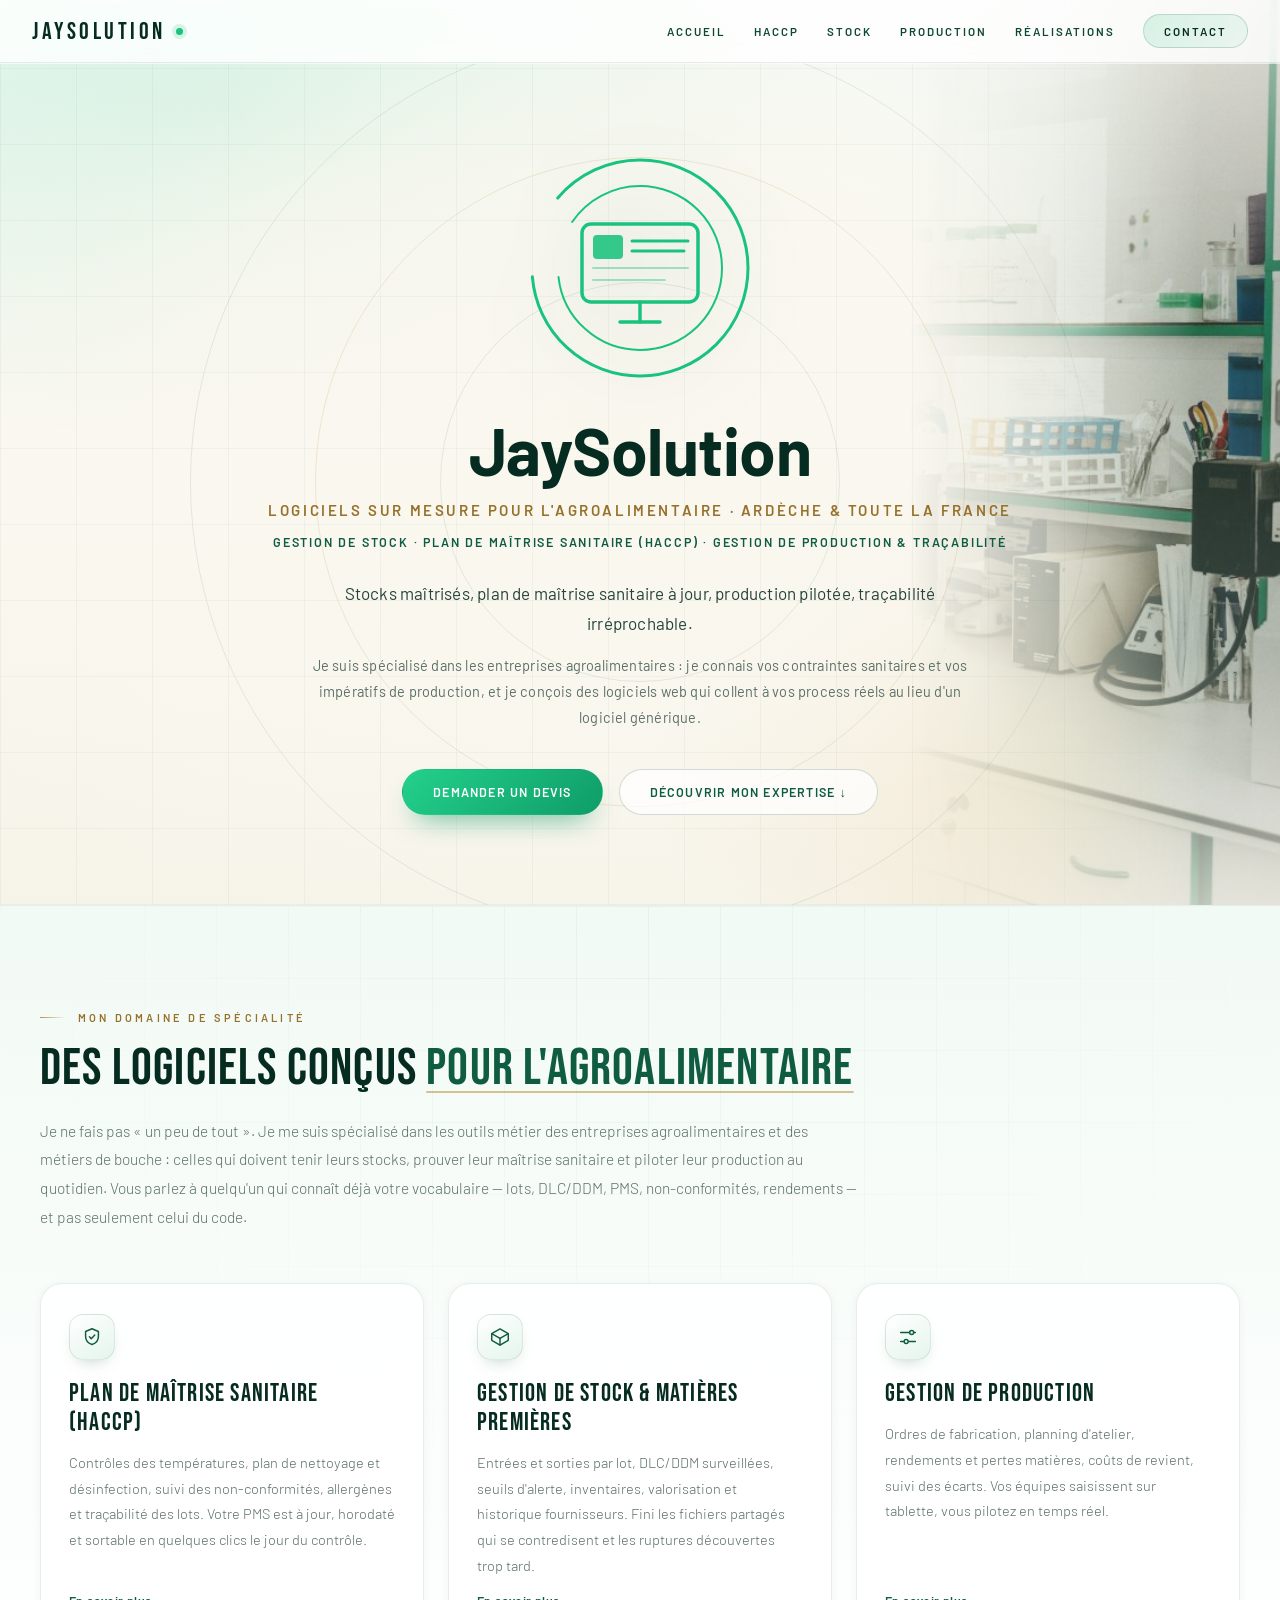
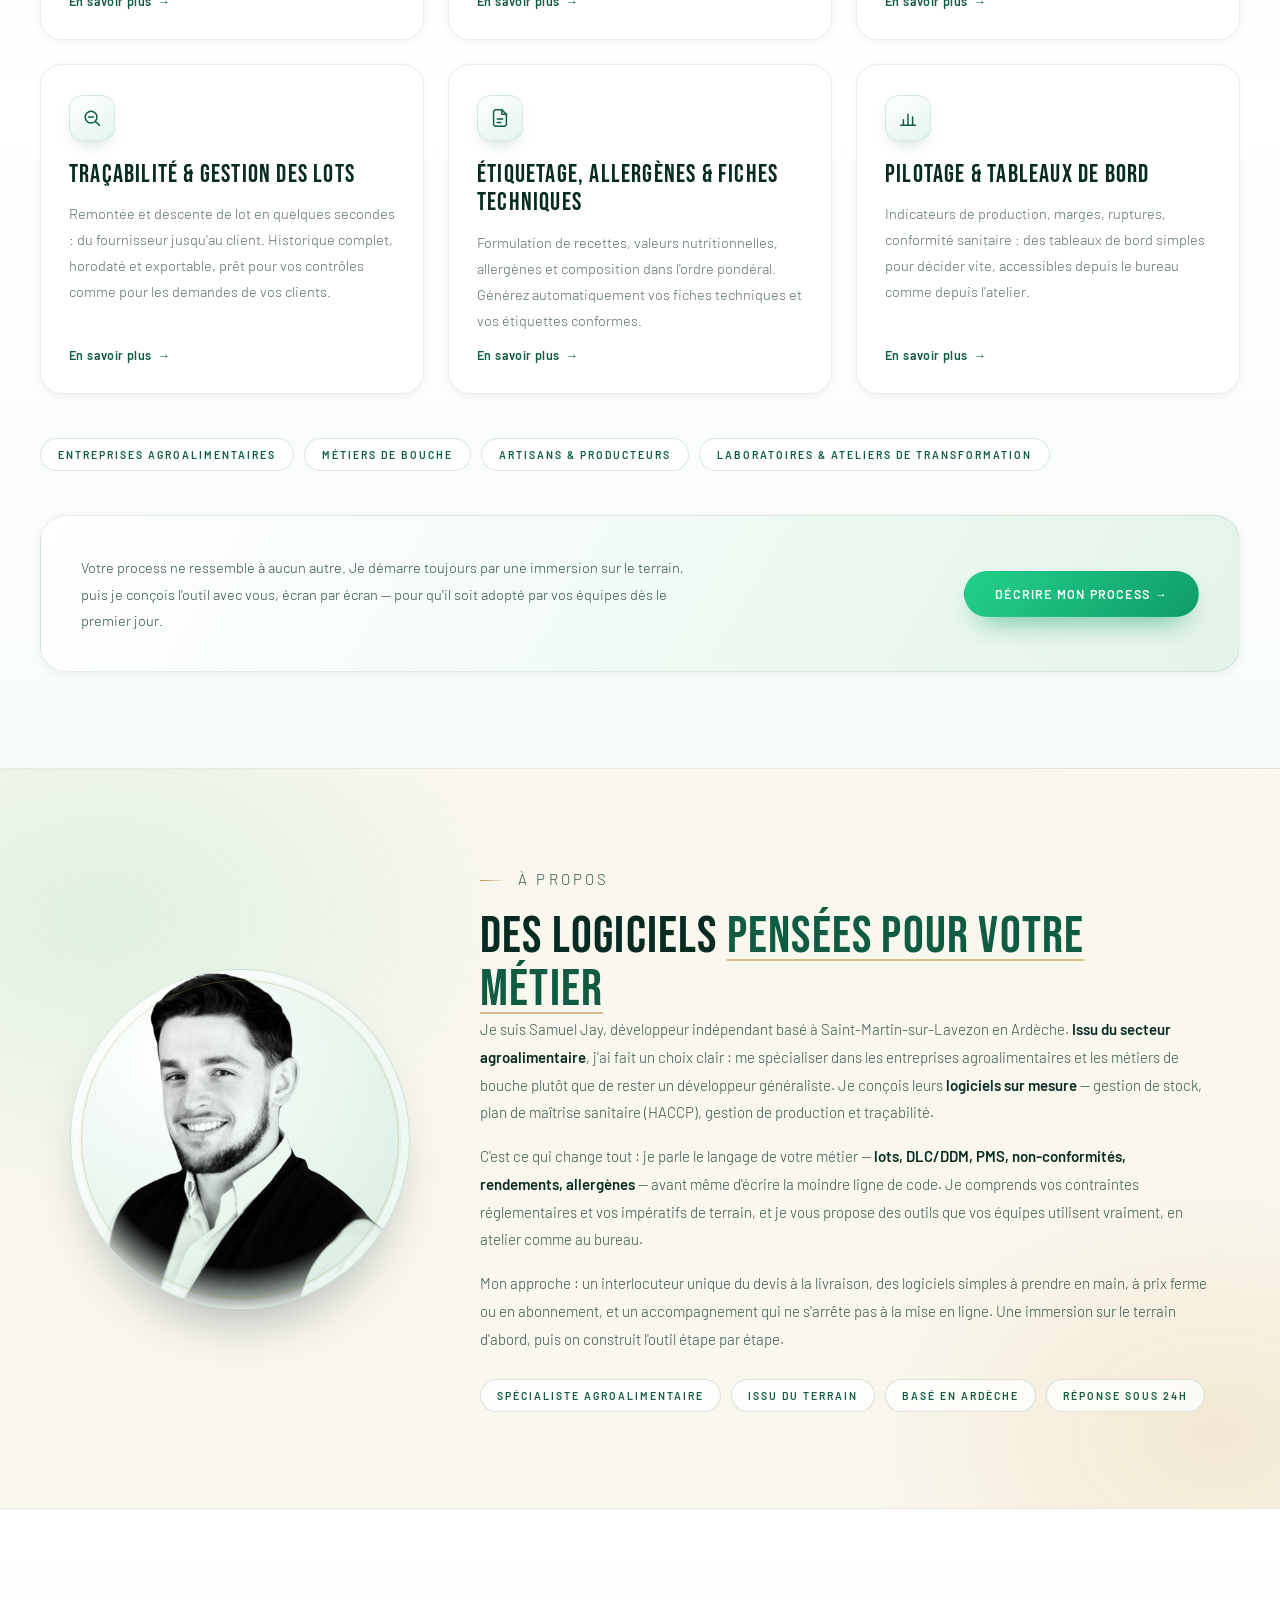
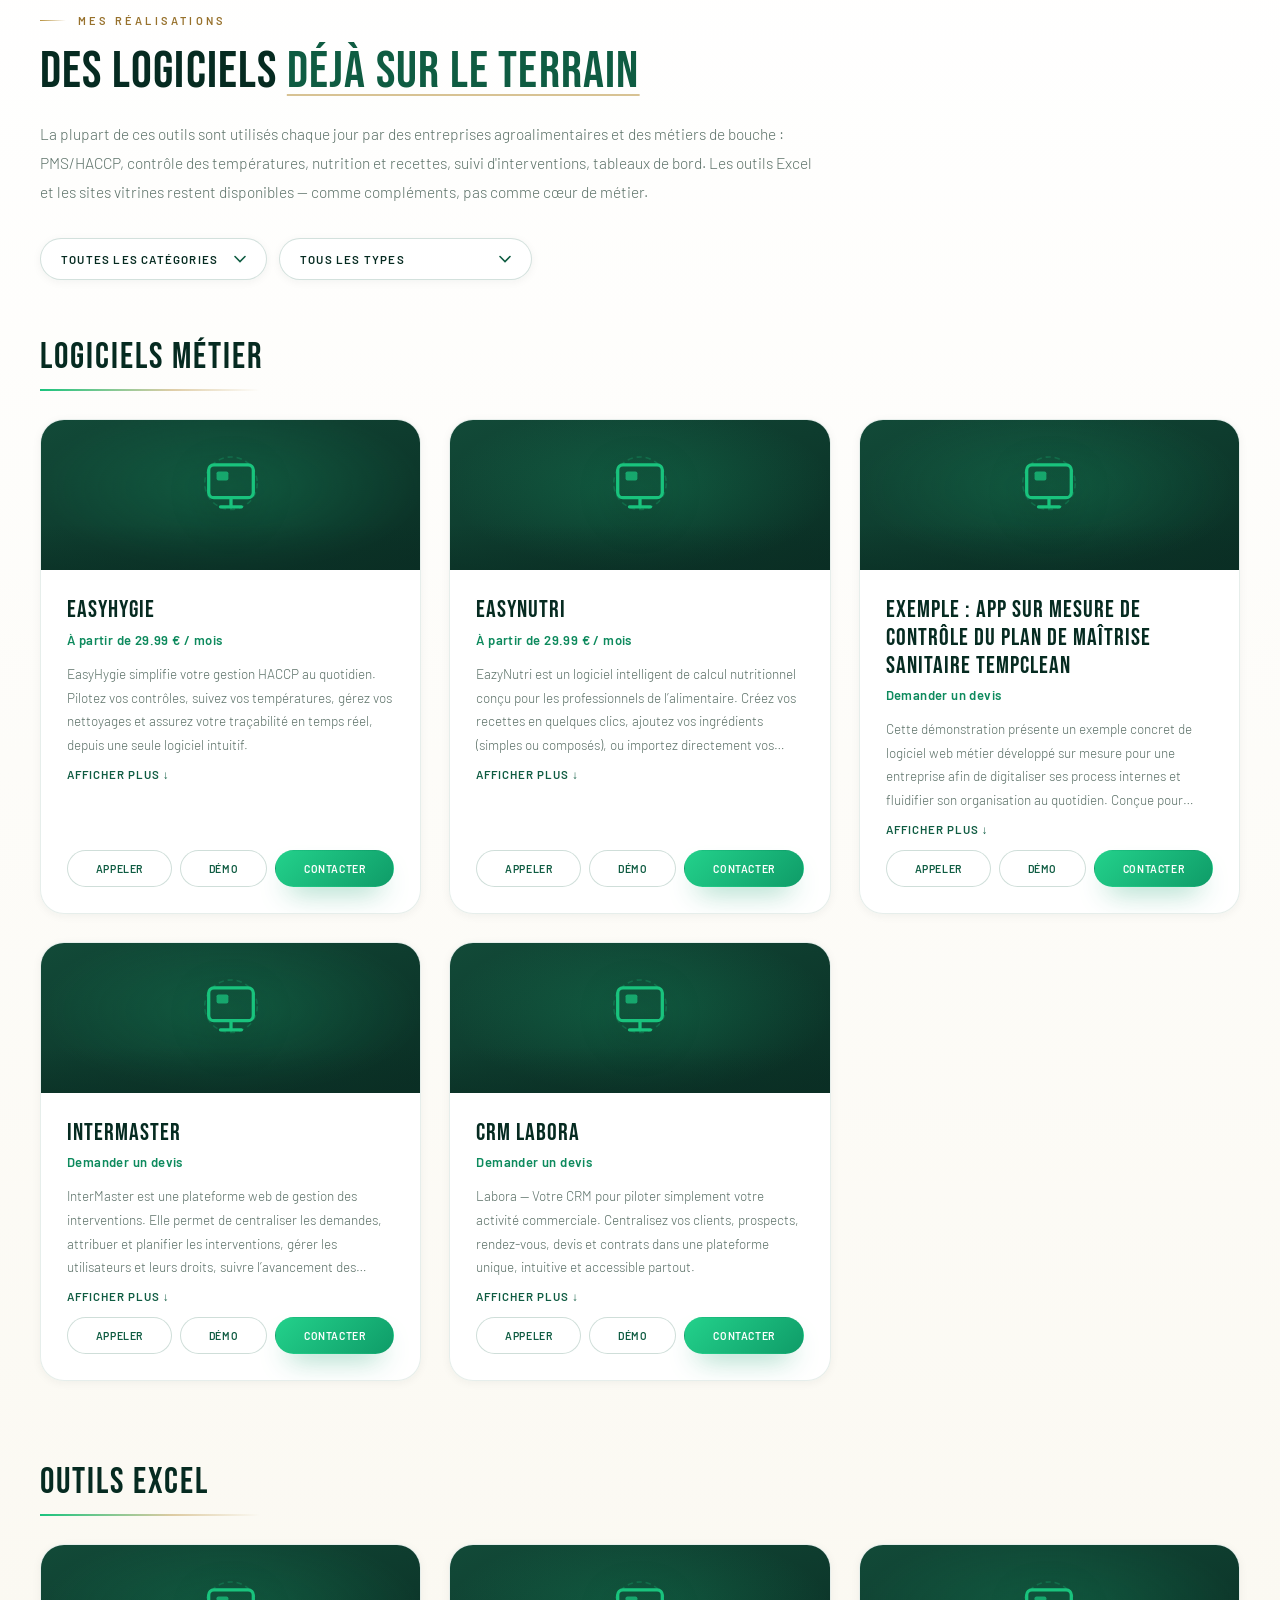
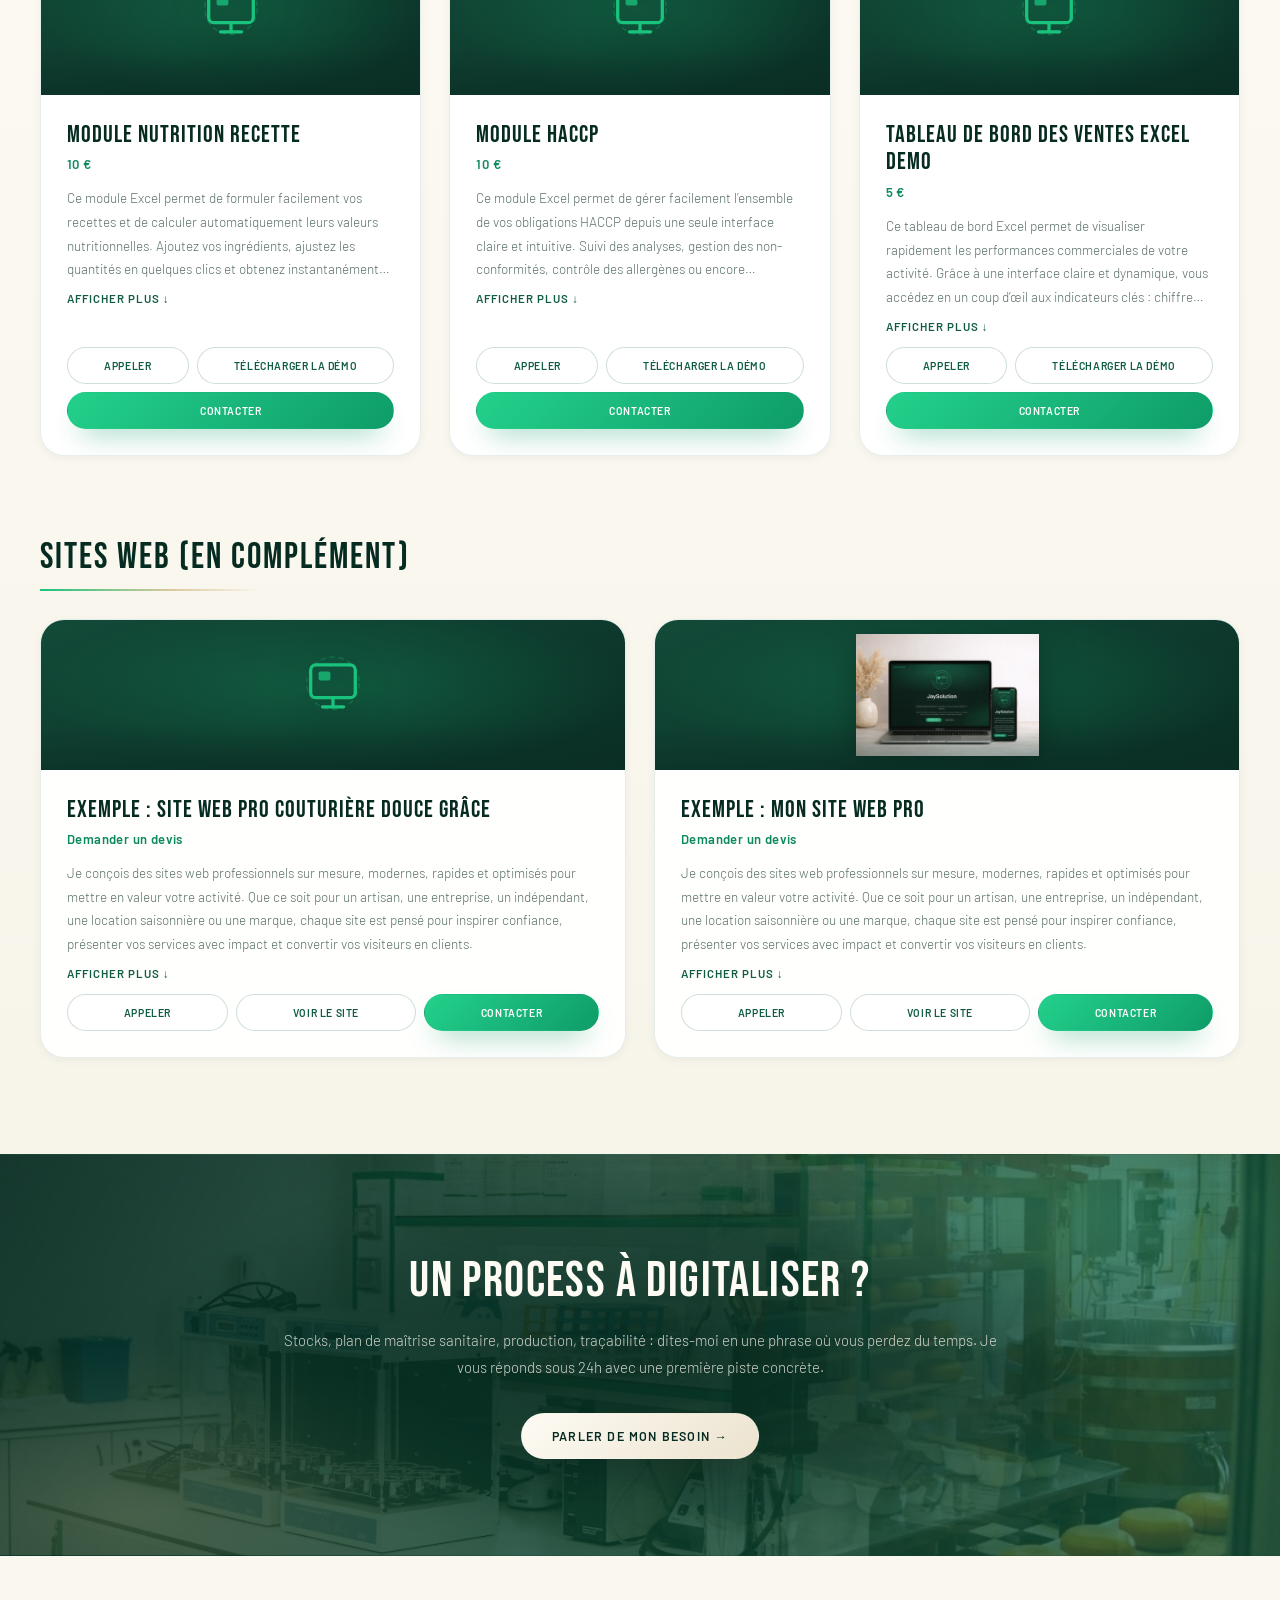
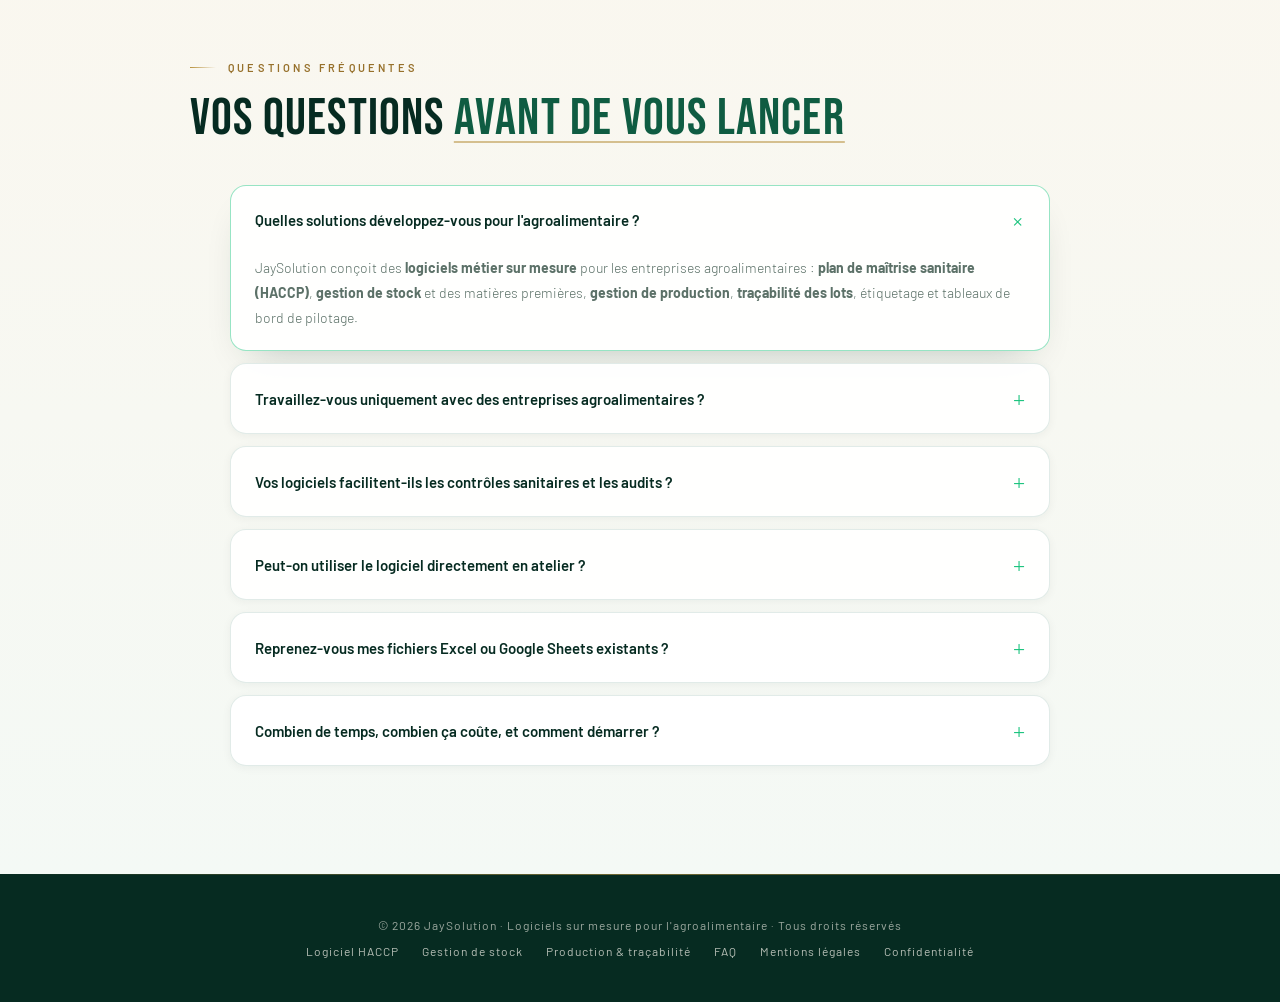
==== commit 321ba31a: "Site multipages : 6 pages, sitemap et robots à jour Découpe de la page unique en accueil + 3 pages s" ====
--- a/index.html
+++ b/index.html
@@ -3,46 +3,30 @@
 <head>
   <meta charset="UTF-8">
   <meta name="viewport" content="width=device-width, initial-scale=1.0">
-<meta http-equiv="Cache-Control" content="no-cache, no-store, must-revalidate">
-<meta http-equiv="Pragma" content="no-cache">
-<meta http-equiv="Expires" content="0">
-  <title>JaySolution — Applications sur mesure pour l'agroalimentaire | Stocks, HACCP, production</title>
-
-  <!-- ══════════════ RÉFÉRENCEMENT SEO ══════════════ -->
-  <meta name="description" content="JaySolution développe des applications web sur mesure pour les entreprises agroalimentaires : gestion de stock, plan de maîtrise sanitaire (HACCP), gestion de production et traçabilité. Basé en Ardèche, devis gratuit sous 24h.">
-  <meta name="keywords" content="application agroalimentaire sur mesure, logiciel gestion de stock, plan de maîtrise sanitaire, PMS, HACCP, logiciel HACCP, gestion de production, traçabilité alimentaire, logiciel métier agroalimentaire, développeur Ardèche, TPE PME agroalimentaire, métiers de bouche, Samuel Jay, JaySolution">
+  <title>Logiciel agroalimentaire sur mesure : stock, HACCP, production</title>
+  <meta name="description" content="Logiciels sur mesure pour l'agroalimentaire : stock, plan de maîtrise sanitaire (HACCP), production et traçabilité. Basé en Ardèche, réponse sous 24h.">
   <meta name="author" content="Samuel Jay — JaySolution">
   <meta name="robots" content="index, follow, max-image-preview:large">
   <meta name="geo.region" content="FR-07">
   <meta name="geo.placename" content="Saint-Martin-sur-Lavezon">
-
-  <!-- ⚠️ À PERSONNALISER : remplacez cette URL par votre domaine GitHub Pages définitif (ex. https://votrecompte.github.io/nom-du-site/) -->
   <link rel="canonical" href="https://www.jaysolution.fr/">
   <link rel="alternate" hreflang="fr" href="https://www.jaysolution.fr/">
-
-  <!-- Open Graph (Facebook / WhatsApp / LinkedIn) -->
+  <!-- Open Graph -->
   <meta property="og:type" content="website">
   <meta property="og:site_name" content="JaySolution">
   <meta property="og:locale" content="fr_FR">
-  <meta property="og:title" content="JaySolution — Applications sur mesure pour l'agroalimentaire">
-  <meta property="og:description" content="Stocks, plan de maîtrise sanitaire (HACCP), production et traçabilité : des applications web sur mesure pensées pour les entreprises agroalimentaires. Devis gratuit sous 24h.">
+  <meta property="og:title" content="JaySolution — logiciels sur mesure pour l'agroalimentaire">
+  <meta property="og:description" content="Stocks, plan de maîtrise sanitaire (HACCP), production et traçabilité : des logiciels web sur mesure pensés pour les entreprises agroalimentaires. Devis gratuit sous 24h.">
   <meta property="og:url" content="https://www.jaysolution.fr/">
   <meta property="og:image" content="https://www.jaysolution.fr/og-image.jpg">
-  <!-- ⚠️ À CORRIGER CÔTÉ HÉBERGEMENT : https://www.jaysolution.fr/og-image.jpg renvoie actuellement une erreur 404 (vérifié le 01/09/2026).
-       Déposez une image 1200×630 px à cette adresse, sinon les aperçus de partage (Facebook / LinkedIn / WhatsApp) seront vides. -->
   <meta property="og:image:width" content="1200">
   <meta property="og:image:height" content="630">
   <meta property="og:image:type" content="image/jpeg">
-  <meta property="og:image:alt" content="JaySolution — Applications sur mesure pour l'agroalimentaire : gestion de stock, plan de maîtrise sanitaire (HACCP), gestion de production et traçabilité.">
-
-  <!-- Twitter / X -->
+  <meta property="og:image:alt" content="JaySolution — logiciels sur mesure pour l'agroalimentaire">
   <meta name="twitter:card" content="summary_large_image">
-  <meta name="twitter:title" content="JaySolution — Applications sur mesure pour l'agroalimentaire">
-  <meta name="twitter:description" content="Stocks, plan de maîtrise sanitaire (HACCP), production et traçabilité : des applications web sur mesure pour les entreprises agroalimentaires.">
+  <meta name="twitter:title" content="JaySolution — logiciels sur mesure pour l'agroalimentaire">
+  <meta name="twitter:description" content="Stocks, plan de maîtrise sanitaire (HACCP), production et traçabilité : des logiciels web sur mesure pensés pour les entreprises agroalimentaires. Devis gratuit sous 24h.">
   <meta name="twitter:image" content="https://www.jaysolution.fr/og-image.jpg">
-  <meta name="twitter:image:alt" content="JaySolution — Applications sur mesure pour l'agroalimentaire : gestion de stock, plan de maîtrise sanitaire (HACCP), gestion de production et traçabilité.">
-
-  <!-- Favicon native SVG - Computer logo -->
   <link rel="icon" type="image/svg+xml" href="data:image/svg+xml,%3Csvg xmlns='http://www.w3.org/2000/svg' viewBox='0 0 64 64'%3E%3Crect width='64' height='64' rx='14' fill='%23071f18'/%3E%3Ccircle cx='32' cy='27' r='22' fill='none' stroke='%2319c37d' stroke-width='1.2' opacity='0.25' stroke-dasharray='4 3'/%3E%3Ccircle cx='32' cy='27' r='18' fill='none' stroke='%2319c37d' stroke-width='0.8' opacity='0.12'/%3E%3Crect x='15' y='9' width='34' height='25' rx='4' fill='none' stroke='%2319c37d' stroke-width='2.5'/%3E%3Crect x='18.5' y='12.5' width='27' height='18' rx='2' fill='rgba(25,195,125,0.06)'/%3E%3Crect x='21' y='15' width='9' height='7' rx='1.5' fill='%2319c37d' opacity='0.75'/%3E%3Cline x1='33' y1='17' x2='43' y2='17' stroke='%2319c37d' stroke-width='2' stroke-linecap='round'/%3E%3Cline x1='33' y1='22' x2='41' y2='22' stroke='%2319c37d' stroke-width='2' stroke-linecap='round' opacity='0.6'/%3E%3Cline x1='20' y1='27' x2='43' y2='27' stroke='%2319c37d' stroke-width='1' stroke-linecap='round' opacity='0.2'/%3E%3Cline x1='32' y1='34' x2='32' y2='41' stroke='%2319c37d' stroke-width='2.5' stroke-linecap='round'/%3E%3Cline x1='24' y1='41' x2='40' y2='41' stroke='%2319c37d' stroke-width='2.5' stroke-linecap='round'/%3E%3C/svg%3E">
   <link rel="apple-touch-icon" href="data:image/svg+xml,%3Csvg xmlns='http://www.w3.org/2000/svg' viewBox='0 0 64 64'%3E%3Crect width='64' height='64' rx='14' fill='%23071f18'/%3E%3Ccircle cx='32' cy='27' r='22' fill='none' stroke='%2319c37d' stroke-width='1.2' opacity='0.25' stroke-dasharray='4 3'/%3E%3Ccircle cx='32' cy='27' r='18' fill='none' stroke='%2319c37d' stroke-width='0.8' opacity='0.12'/%3E%3Crect x='15' y='9' width='34' height='25' rx='4' fill='none' stroke='%2319c37d' stroke-width='2.5'/%3E%3Crect x='18.5' y='12.5' width='27' height='18' rx='2' fill='rgba(25,195,125,0.06)'/%3E%3Crect x='21' y='15' width='9' height='7' rx='1.5' fill='%2319c37d' opacity='0.75'/%3E%3Cline x1='33' y1='17' x2='43' y2='17' stroke='%2319c37d' stroke-width='2' stroke-linecap='round'/%3E%3Cline x1='33' y1='22' x2='41' y2='22' stroke='%2319c37d' stroke-width='2' stroke-linecap='round' opacity='0.6'/%3E%3Cline x1='20' y1='27' x2='43' y2='27' stroke='%2319c37d' stroke-width='1' stroke-linecap='round' opacity='0.2'/%3E%3Cline x1='32' y1='34' x2='32' y2='41' stroke='%2319c37d' stroke-width='2.5' stroke-linecap='round'/%3E%3Cline x1='24' y1='41' x2='40' y2='41' stroke='%2319c37d' stroke-width='2.5' stroke-linecap='round'/%3E%3C/svg%3E">
   <link rel="manifest" href="data:application/json,%7B%22name%22%3A%22JaySolution%22%2C%22short_name%22%3A%22JaySolution%22%2C%22start_url%22%3A%22./%22%2C%22display%22%3A%22standalone%22%2C%22background_color%22%3A%22%23071f18%22%2C%22theme_color%22%3A%22%2319c37d%22%2C%22icons%22%3A%5B%7B%22src%22%3A%22data:image/svg+xml,%253Csvg xmlns='http://www.w3.org/2000/svg' viewBox='0 0 64 64'%253E%253Crect width='64' height='64' rx='14' fill='%2523071f18'/%253E%253Ccircle cx='32' cy='27' r='22' fill='none' stroke='%252319c37d' stroke-width='1.2' opacity='0.25' stroke-dasharray='4 3'/%253E%253Ccircle cx='32' cy='27' r='18' fill='none' stroke='%252319c37d' stroke-width='0.8' opacity='0.12'/%253E%253Crect x='15' y='9' width='34' height='25' rx='4' fill='none' stroke='%252319c37d' stroke-width='2.5'/%253E%253Crect x='18.5' y='12.5' width='27' height='18' rx='2' fill='rgba(25,195,125,0.06)'/%253E%253Crect x='21' y='15' width='9' height='7' rx='1.5' fill='%252319c37d' opacity='0.75'/%253E%253Cline x1='33' y1='17' x2='43' y2='17' stroke='%252319c37d' stroke-width='2' stroke-linecap='round'/%253E%253Cline x1='33' y1='22' x2='41' y2='22' stroke='%252319c37d' stroke-width='2' stroke-linecap='round' opacity='0.6'/%253E%253Cline x1='20' y1='27' x2='43' y2='27' stroke='%252319c37d' stroke-width='1' stroke-linecap='round' opacity='0.2'/%253E%253Cline x1='32' y1='34' x2='32' y2='41' stroke='%252319c37d' stroke-width='2.5' stroke-linecap='round'/%253E%253Cline x1='24' y1='41' x2='40' y2='41' stroke='%252319c37d' stroke-width='2.5' stroke-linecap='round'/%253E%253C/svg%253E%22%2C%22sizes%22%3A%2264x64%22%2C%22type%22%3A%22image/svg+xml%22%7D%5D%7D">
@@ -50,1190 +34,187 @@
   <meta name="apple-mobile-web-app-capable" content="yes">
   <meta name="apple-mobile-web-app-status-bar-style" content="black-translucent">
   <meta name="apple-mobile-web-app-title" content="JaySolution">
-
   <link rel="dns-prefetch" href="https://script.google.com">
-  <link rel="dns-prefetch" href="https://www.youtube.com">
   <link rel="preconnect" href="https://script.google.com">
-
-  <!-- Données structurées JSON-LD (Schema.org) -->
+  <link rel="preconnect" href="https://fonts.googleapis.com">
+  <link rel="preconnect" href="https://fonts.gstatic.com" crossorigin>
+  <link href="https://fonts.googleapis.com/css2?family=Bebas+Neue&family=Barlow:wght@300;400;500;600&display=swap" rel="stylesheet">
+  <link rel="stylesheet" href="assets/style.css">
   <script type="application/ld+json">
-  {
-    "@context": "https://schema.org",
-    "@graph": [
-      {
+{
+  "@context": "https://schema.org",
+  "@graph": [
+    {
+      "@type": "ProfessionalService",
+      "@id": "https://www.jaysolution.fr/#org",
+      "name": "JaySolution",
+      "alternateName": "JaySolution — Samuel Jay",
+      "description": "Développeur de logiciels sur mesure pour les entreprises agroalimentaires : gestion de stock, plan de maîtrise sanitaire (HACCP), gestion de production et traçabilité.",
+      "serviceType": "Développement de logiciels métier pour l'agroalimentaire",
+      "knowsAbout": [
+        "Agroalimentaire",
+        "Plan de maîtrise sanitaire (HACCP)",
+        "Traçabilité et gestion des lots",
+        "Gestion de stock et des matières premières",
+        "Gestion de production",
+        "Étiquetage et allergènes"
+      ],
+      "url": "https://www.jaysolution.fr/",
+      "email": "jaysolution07@gmail.com",
+      "telephone": "+33677718914",
+      "priceRange": "€€",
+      "areaServed": "FR",
+      "image": "https://www.jaysolution.fr/og-image.jpg",
+      "founder": {
+        "@type": "Person",
+        "name": "Samuel Jay"
+      },
+      "address": {
+        "@type": "PostalAddress",
+        "streetAddress": "07400 Saint-Martin-sur-Lavezon",
+        "addressLocality": "Saint-Martin-sur-Lavezon",
+        "postalCode": "07400",
+        "addressRegion": "Auvergne-Rhône-Alpes",
+        "addressCountry": "FR"
+      }
+    },
+    {
+      "@type": "WebSite",
+      "@id": "https://www.jaysolution.fr/#website",
+      "name": "JaySolution",
+      "url": "https://www.jaysolution.fr/",
+      "inLanguage": "fr-FR",
+      "publisher": {
+        "@id": "https://www.jaysolution.fr/#org"
+      }
+    },
+    {
+      "@type": "FAQPage",
+      "mainEntity": [
+        {
+          "@type": "Question",
+          "name": "Quelles solutions développez-vous pour l'agroalimentaire ?",
+          "acceptedAnswer": {
+            "@type": "Answer",
+            "text": "JaySolution conçoit des logiciels métier sur mesure pour les entreprises agroalimentaires : plan de maîtrise sanitaire (HACCP), gestion de stock et des matières premières, gestion de production, traçabilité des lots, étiquetage et tableaux de bord de pilotage."
+          }
+        },
+        {
+          "@type": "Question",
+          "name": "Travaillez-vous uniquement avec des entreprises agroalimentaires ?",
+          "acceptedAnswer": {
+            "@type": "Answer",
+            "text": "C'est mon domaine de spécialité et ma priorité. J'accompagne aussi des TPE et PME d'autres secteurs dès lors que leur besoin rejoint les mêmes enjeux : gestion de stock, qualité, traçabilité et suivi de production."
+          }
+        },
+        {
+          "@type": "Question",
+          "name": "Vos logiciels facilitent-ils les contrôles sanitaires et les audits ?",
+          "acceptedAnswer": {
+            "@type": "Answer",
+            "text": "Oui. Les enregistrements (températures, nettoyage et désinfection, non-conformités, traçabilité des lots) sont horodatés, centralisés et exportables. Le jour d'un contrôle, vous sortez votre dossier sanitaire en quelques clics au lieu de courir après des classeurs."
+          }
+        },
+        {
+          "@type": "Question",
+          "name": "Peut-on utiliser le logiciel directement en atelier ?",
+          "acceptedAnswer": {
+            "@type": "Answer",
+            "text": "Oui : mes logiciels sont pensés pour le terrain, avec une saisie rapide sur ordinateur, tablette ou smartphone directement en atelier, sans double saisie sur papier."
+          }
+        },
+        {
+          "@type": "Question",
+          "name": "Reprenez-vous mes fichiers Excel ou Google Sheets existants ?",
+          "acceptedAnswer": {
+            "@type": "Answer",
+            "text": "Oui. Beaucoup de projets démarrent par un fichier Excel ou Google Sheets qui exprime déjà le besoin. Je l'analyse, puis je le transforme en logiciel fiable et partagé, en conservant votre logique métier."
+          }
+        },
+        {
+          "@type": "Question",
+          "name": "Combien de temps, combien ça coûte, et comment démarrer ?",
+          "acceptedAnswer": {
+            "@type": "Answer",
+            "text": "Chaque projet est unique : le prix est proposé en prix ferme ou en abonnement, après un devis détaillé. Réponse sous 24h, délai précisé dans le devis. Remplissez le formulaire de contact ou appelez le 06 77 71 89 14 — échanges par téléphone, email ou visioconférence, partout en France."
+          }
+        }
+      ]
+    },
+    {
+      "@type": "Service",
+      "@id": "https://www.jaysolution.fr/haccp.html#haccp",
+      "name": "Logiciel HACCP et plan de maîtrise sanitaire sur mesure",
+      "serviceType": "Développement de logiciel HACCP / PMS pour l'agroalimentaire",
+      "description": "Logiciel sur mesure pour tenir le plan de maîtrise sanitaire : relevés de températures, plan de nettoyage et désinfection, non-conformités, allergènes, traçabilité des lots et export du dossier de contrôle.",
+      "url": "https://www.jaysolution.fr/haccp.html",
+      "provider": {
         "@type": "ProfessionalService",
         "@id": "https://www.jaysolution.fr/#org",
         "name": "JaySolution",
-        "alternateName": "JaySolution — Samuel Jay",
-        "description": "Développeur d'applications web sur mesure pour les entreprises agroalimentaires : gestion de stock, plan de maîtrise sanitaire (HACCP), gestion de production et traçabilité.",
-        "serviceType": "Développement d'applications métier pour l'agroalimentaire",
-        "knowsAbout": ["Agroalimentaire", "Plan de maîtrise sanitaire (HACCP)", "Traçabilité et gestion des lots", "Gestion de stock et des matières premières", "Gestion de production", "Étiquetage et allergènes"],
-        "url": "https://www.jaysolution.fr/",
-        "email": "jaysolution07@gmail.com",
-        "telephone": "+33677718914",
-        "priceRange": "€€",
-        "areaServed": "FR",
-        "image": "https://www.jaysolution.fr/og-image.jpg",
-        "founder": { "@type": "Person", "name": "Samuel Jay" },
-        "address": {
-          "@type": "PostalAddress",
-          "streetAddress": "07400 Saint-Martin-sur-Lavezon",
-          "addressLocality": "Saint-Martin-sur-Lavezon",
-          "postalCode": "07400",
-          "addressRegion": "Auvergne-Rhône-Alpes",
-          "addressCountry": "FR"
-        }
+        "url": "https://www.jaysolution.fr/"
       },
-      {
-        "@type": "WebSite",
-        "@id": "https://www.jaysolution.fr/#website",
+      "areaServed": {
+        "@type": "Country",
+        "name": "France"
+      }
+    },
+    {
+      "@type": "Service",
+      "@id": "https://www.jaysolution.fr/stock.html#gestion-de-stock",
+      "name": "Logiciel de gestion de stock agroalimentaire sur mesure",
+      "serviceType": "Développement de logiciel de gestion de stock et matières premières",
+      "description": "Logiciel sur mesure de gestion de stock pour l'agroalimentaire : réception et sortie par lot, suivi des DLC et DDM, seuils d'alerte, inventaires, valorisation et historique fournisseurs.",
+      "url": "https://www.jaysolution.fr/stock.html",
+      "provider": {
+        "@type": "ProfessionalService",
+        "@id": "https://www.jaysolution.fr/#org",
         "name": "JaySolution",
-        "url": "https://www.jaysolution.fr/",
-        "inLanguage": "fr-FR",
-        "publisher": { "@id": "https://www.jaysolution.fr/#org" }
+        "url": "https://www.jaysolution.fr/"
       },
-      {
-        "@type": "FAQPage",
-        "mainEntity": [
-          {
-            "@type": "Question",
-            "name": "Quelles solutions développez-vous pour l'agroalimentaire ?",
-            "acceptedAnswer": { "@type": "Answer", "text": "JaySolution conçoit des applications web métier sur mesure pour les entreprises agroalimentaires : plan de maîtrise sanitaire (HACCP), gestion de stock et des matières premières, gestion de production, traçabilité des lots, étiquetage et tableaux de bord de pilotage." }
-          },
-          {
-            "@type": "Question",
-            "name": "Travaillez-vous uniquement avec des entreprises agroalimentaires ?",
-            "acceptedAnswer": { "@type": "Answer", "text": "C'est mon domaine de spécialité et ma priorité. J'accompagne aussi des TPE et PME d'autres secteurs dès lors que leur besoin rejoint les mêmes enjeux : gestion de stock, qualité, traçabilité et suivi de production." }
-          },
-          {
-            "@type": "Question",
-            "name": "Vos applications facilitent-elles les contrôles sanitaires et les audits ?",
-            "acceptedAnswer": { "@type": "Answer", "text": "Oui. Les enregistrements (températures, nettoyage et désinfection, non-conformités, traçabilité des lots) sont horodatés, centralisés et exportables. Le jour d'un contrôle, vous sortez votre dossier sanitaire en quelques clics au lieu de courir après des classeurs." }
-          },
-          {
-            "@type": "Question",
-            "name": "Peut-on utiliser l'application directement en atelier ?",
-            "acceptedAnswer": { "@type": "Answer", "text": "Oui : mes applications sont pensées pour le terrain, avec une saisie rapide sur ordinateur, tablette ou smartphone directement en atelier, sans double saisie sur papier." }
-          },
-          {
-            "@type": "Question",
-            "name": "Reprenez-vous mes fichiers Excel ou Google Sheets existants ?",
-            "acceptedAnswer": { "@type": "Answer", "text": "Oui. Beaucoup de projets démarrent par un fichier Excel ou Google Sheets qui exprime déjà le besoin. Je l'analyse, puis je le transforme en application fiable et partagée, en conservant votre logique métier." }
-          },
-          {
-            "@type": "Question",
-            "name": "Combien de temps, combien ça coûte, et comment démarrer ?",
-            "acceptedAnswer": { "@type": "Answer", "text": "Chaque projet est unique : le prix est proposé en prix ferme ou en abonnement, après un devis détaillé. Vous recevez une réponse sous 24h et le délai est précisé dans le devis. Les échanges se font par téléphone, email ou visioconférence, partout en France." }
-          }
-        ]
+      "areaServed": {
+        "@type": "Country",
+        "name": "France"
       }
-    ]
-  }
+    },
+    {
+      "@type": "Service",
+      "@id": "https://www.jaysolution.fr/production-tracabilite.html#production-tracabilite",
+      "name": "Logiciel de production, traçabilité et étiquetage sur mesure",
+      "serviceType": "Développement de logiciel de production et de traçabilité agroalimentaire",
+      "description": "Logiciel sur mesure pour piloter la production : ordres de fabrication, rendements et pertes, coûts de revient, traçabilité des lots, étiquetage et allergènes.",
+      "url": "https://www.jaysolution.fr/production-tracabilite.html",
+      "provider": {
+        "@type": "ProfessionalService",
+        "@id": "https://www.jaysolution.fr/#org",
+        "name": "JaySolution",
+        "url": "https://www.jaysolution.fr/"
+      },
+      "areaServed": {
+        "@type": "Country",
+        "name": "France"
+      }
+    }
+  ]
+}
   </script>
-
-  <link rel="preconnect" href="https://fonts.googleapis.com">
-  <link href="https://fonts.googleapis.com/css2?family=Bebas+Neue&family=Barlow:wght@300;400;500;600&display=swap" rel="stylesheet">
-
-  <style>
-    :root {
-      --green-deep:   #071f18;
-      --green-mid:    #0d3d2c;
-      --green-rich:   #0f5c42;
-      --green-vivid:  #19c37d;
-      --green-glow:   #4fffb0;
-      --gold:         #c8a84b;
-      --cream:        #f5efe6;
-      --white:        #ffffff;
-    }
-
-    *, *::before, *::after { box-sizing: border-box; margin: 0; padding: 0; }
-
-    html { scroll-behavior: smooth; }
-
-    body {
-      font-family: 'Barlow', sans-serif;
-      background: var(--green-deep);
-      color: var(--white);
-      overflow-x: hidden;
-    }
-
-    /* ── NOISE TEXTURE OVERLAY ── */
-    body::after {
-      content: "";
-      position: fixed;
-      inset: 0;
-      background-image: url("data:image/svg+xml,%3Csvg viewBox='0 0 256 256' xmlns='http://www.w3.org/2000/svg'%3E%3Cfilter id='noise'%3E%3CfeTurbulence type='fractalNoise' baseFrequency='0.9' numOctaves='4' stitchTiles='stitch'/%3E%3C/filter%3E%3Crect width='100%25' height='100%25' filter='url(%23noise)' opacity='0.04'/%3E%3C/svg%3E");
-      pointer-events: none;
-      z-index: 9999;
-      opacity: 0.4;
-    }
-
-    /* ── NAVIGATION ── */
-    .site-nav {
-      position: fixed;
-      top: 0;
-      left: 0;
-      right: 0;
-      z-index: 1000;
-      display: flex;
-      align-items: center;
-      justify-content: space-between;
-      padding: 14px 28px;
-      background: rgba(7,31,24,0.92);
-      backdrop-filter: blur(12px);
-      border-bottom: 1px solid rgba(25,195,125,0.15);
-    }
-    .nav-brand {
-      font-family: 'Bebas Neue', sans-serif;
-      font-size: 22px;
-      letter-spacing: 3px;
-      color: var(--green-vivid);
-      text-decoration: none;
-      text-shadow: 0 0 12px rgba(25,195,125,0.5);
-    }
-    .nav-links {
-      display: flex;
-      gap: 26px;
-      align-items: center;
-    }
-    .nav-links a {
-      color: rgba(255,255,255,0.78);
-      text-decoration: none;
-      font-size: 12px;
-      letter-spacing: 2px;
-      text-transform: uppercase;
-      font-weight: 500;
-      transition: color 0.3s;
-    }
-    .nav-links a:hover { color: var(--green-vivid); }
-    .nav-contact {
-      color: var(--green-glow);
-      border: 1px solid rgba(25,195,125,0.4);
-      border-radius: 50px;
-      padding: 8px 18px;
-      transition: background 0.3s, border-color 0.3s;
-    }
-    .nav-contact:hover {
-      background: rgba(25,195,125,0.12);
-      border-color: var(--green-vivid);
-    }
-    .nav-toggle {
-      display: none;
-      flex-direction: column;
-      justify-content: center;
-      gap: 5px;
-      background: transparent;
-      border: none;
-      cursor: pointer;
-      padding: 6px;
-      z-index: 1001;
-    }
-    .nav-toggle span {
-      display: block;
-      width: 24px;
-      height: 2px;
-      background: var(--green-vivid);
-      border-radius: 2px;
-      transition: transform 0.3s, opacity 0.3s;
-    }
-    .nav-toggle.open span:nth-child(1) { transform: translateY(7px) rotate(45deg); }
-    .nav-toggle.open span:nth-child(2) { opacity: 0; }
-    .nav-toggle.open span:nth-child(3) { transform: translateY(-7px) rotate(-45deg); }
-
-    /* ── HERO ── */
-    .hero {
-      min-height: 100vh;
-      display: flex;
-      flex-direction: column;
-      align-items: center;
-      justify-content: center;
-      text-align: center;
-      padding: 100px 40px 60px;
-      position: relative;
-      background:
-        radial-gradient(ellipse 80% 60% at 50% 10%, rgba(15,92,66,0.6) 0%, transparent 70%),
-        radial-gradient(ellipse 40% 40% at 80% 80%, rgba(25,195,125,0.08) 0%, transparent 60%),
-        var(--green-deep);
-      overflow: hidden;
-    }
-
-    /* animated rings */
-    .hero-ring {
-      position: absolute;
-      border-radius: 50%;
-      border: 1px solid rgba(25,195,125,0.12);
-      animation: expandRing 8s ease-out infinite;
-    }
-    .hero-ring:nth-child(1) { width: 400px; height: 400px; animation-delay: 0s; }
-    .hero-ring:nth-child(2) { width: 650px; height: 650px; animation-delay: 2s; }
-    .hero-ring:nth-child(3) { width: 900px; height: 900px; animation-delay: 4s; }
-    @keyframes expandRing {
-      0%   { opacity: 0.6; transform: scale(0.85); }
-      100% { opacity: 0;   transform: scale(1.15); }
-    }
-
-    .hero-logo-wrap {
-      opacity: 0;
-      animation: fadeUp 0.9s 0.4s forwards;
-    }
-    .hero-svg {
-      width: clamp(220px, 45vw, 320px);
-      height: auto;
-      filter: drop-shadow(0 0 28px rgba(25,195,125,0.3));
-    }
-
-    .hero-brand {
-      text-align: center;
-      margin-top: 8px;
-      opacity: 0;
-      animation: fadeUp 0.9s 0.6s forwards;
-    }
-
-    .hero-name {
-      font-family: 'Barlow', sans-serif;
-      font-weight: 700;
-      font-size: clamp(36px, 7vw, 62px);
-      color: #f5efe6;
-      letter-spacing: 1px;
-      line-height: 1;
-      margin: 0 0 10px;
-    }
-
-    .hero-subtitle {
-      display: block;
-      font-family: 'Barlow', sans-serif;
-      font-size: clamp(13px, 2vw, 18px);
-      font-weight: 500;
-      letter-spacing: 2.5px;
-      text-transform: uppercase;
-      color: var(--gold);
-      margin-top: 14px;
-      line-height: 1.4;
-    }
-
-   .hero-tagline {
-  font-family: 'Barlow', sans-serif;
-  font-weight: 500;
-  font-size: 14px;
-  letter-spacing: 1.5px;
-  color: var(--green-vivid);
-  margin-bottom: 32px;
-  line-height: 1.5;
-  max-width: 850px;
-}
-   
-
-    .hero-divider {
-      width: 60px;
-      height: 2px;
-      background: linear-gradient(90deg, var(--green-vivid), var(--gold));
-      margin: 32px auto;
-      opacity: 0;
-      animation: fadeUp 0.9s 0.8s forwards;
-    }
-.hero-description {
-  max-width: 700px;
-  margin: 28px auto 0;
-  font-size: 16px;
-  line-height: 1.8;
-  color: rgba(255,255,255,0.85);
-  font-weight: 400;
-  letter-spacing: 0.3px;
-  text-align: center;
-}
-
-.hero-description.secondary {
-  margin-bottom: 10px;
-  margin-top: 14px;
-  font-size: 15px;
-  color: rgba(255,255,255,0.6);
-}
-
-    .hero-cta {
-  display: flex;
-  gap: 16px;
-  justify-content: center;
-  flex-wrap: wrap;
-  opacity: 0;
-  animation: fadeUp 0.9s 1s forwards;
-
-  margin-top: 40px; 
-}
-
-    @keyframes fadeUp {
-      from { opacity: 0; transform: translateY(24px); }
-      to   { opacity: 1; transform: translateY(0); }
-    }
-
-    /* ── BUTTONS ── */
-    .btn {
-      display: inline-flex;
-      align-items: center;
-      gap: 8px;
-      padding: 14px 32px;
-      border-radius: 50px;
-      font-family: 'Barlow', sans-serif;
-      font-size: 13px;
-      font-weight: 500;
-      letter-spacing: 1px;
-      text-transform: uppercase;
-      cursor: pointer;
-      transition: all 0.3s;
-      border: none;
-      text-decoration: none;
-    }
-
-    .btn-primary {
-      background: linear-gradient(135deg, var(--green-vivid), #0fa86a);
-      color: white;
-      box-shadow: 0 4px 24px rgba(25,195,125,0.35);
-    }
-    .btn-primary:hover {
-      transform: translateY(-3px);
-      box-shadow: 0 8px 32px rgba(25,195,125,0.5);
-    }
-
-    .btn-outline {
-      background: transparent;
-      color: var(--white);
-      border: 1px solid rgba(255,255,255,0.2);
-    }
-    .btn-outline:hover {
-      background: rgba(255,255,255,0.06);
-      border-      color: rgba(255,255,255,0.7);
-      transform: translateY(-3px);
-    }
-
-    /* ── SECTION ── */
-    section { padding: 100px 40px; scroll-margin-top: 84px; }
-
-    .section-label {
-      font-size: 11px;
-      letter-spacing: 5px;
-      text-transform: uppercase;
-      color: var(--green-vivid);
-      margin-bottom: 12px;
-    }
-
-    .section-title {
-      font-family: 'Bebas Neue', sans-serif;
-      font-size: clamp(32px, 5vw, 52px);
-      font-weight: 700;
-      line-height: 1.1;
-      max-width: 560px;
-    }
-
-    .section-title em {
-      font-style: italic;
-      color: var(--green-glow);
-    }
-
-    /* ── APPS GRID ── */
-    .apps-section { background: var(--green-deep); }
-
-    .apps-header {
-      max-width: 1200px;
-      margin: 0 auto 60px;
-    }
-
-    #apps {
-      max-width: 1200px;
-      margin: 0 auto;
-      display: grid;
-      grid-template-columns: repeat(auto-fit, minmax(320px, 1fr));
-      gap: 28px;
-    }
-
-    .card {
-  background: linear-gradient(160deg, #102e24, #081a14);
-  backdrop-filter: blur(10px);
-      border: 1px solid rgba(25,195,125,0.12);
-      border-radius: 20px;
-      overflow: hidden;
-      transition: all 0.4s cubic-bezier(0.25, 0.46, 0.45, 0.94);
-      position: relative;
-    }
-
-    .card::before {
-      content: "";
-      position: absolute;
-      inset: 0;
-      background: radial-gradient(ellipse 80% 60% at 50% 0%, rgba(25,195,125,0.06) 0%, transparent 70%);
-      pointer-events: none;
-    }
-
-    .card:hover {
-      transform: translateY(-8px);
-      border-color: rgba(25,195,125,0.35);
-      box-shadow: 0 24px 60px rgba(0,0,0,0.4), 0 0 0 1px rgba(25,195,125,0.1);
-    }
-
-   .card-img-wrap {
-  position: relative;
-  overflow: hidden;
-  height: 140px;
-  display: flex;
-  align-items: center;
-  justify-content: center;
-
-  background: radial-gradient(
-    ellipse at center,
-    rgba(25,195,125,0.12) 0%,
-    rgba(0,0,0,0) 70%
-  );
-}
-
-    .card-img-wrap img {
-  filter: drop-shadow(0 0 18px rgba(25,195,125,0.35));
-  width: 100%;
-  height: 100%;
-  object-fit: contain; /* ← CHANGEMENT ICI */
-  transition: transform 0.5s ease;
-  padding: 8px; /* ← AJOUT */
-}
-
-    .card-img-wrap .card-placeholder-svg {
-      width: 84px;
-      height: auto;
-      filter: drop-shadow(0 0 18px rgba(25,195,125,0.35));
-    }
-
-    .card:hover .card-img-wrap img {
-      transform: scale(1.06);
-    }
-
-    .card-img-wrap::after {
-      content: "";
-      position: absolute;
-      bottom: 0;
-      left: 0;
-      right: 0;
-      height: 80px;
-      background: linear-gradient(transparent, #102e24);
-    }
-
-    .card-body { padding: 24px; }
-
-    .card-body h3 {
-      font-family: 'Bebas Neue', sans-serif;
-      font-size: 22px;
-      margin-bottom: 8px;
-    }
-
-  .card-body p {
-  font-size: 14px;
-  font-weight: 300;
-  line-height: 1.7;
-  color: rgba(255,255,255,0.6);
-  margin-bottom: 10px;
-
-  display: -webkit-box;
-  -webkit-line-clamp: 4;
-  -webkit-box-orient: vertical;
-  overflow: hidden;
-}
-
-.card-body p.expanded {
-  -webkit-line-clamp: unset;
-}
-
-.read-more {
-  font-size: 12px;
-  color: var(--green-vivid);
-  cursor: pointer;
-  display: inline-block;
-  margin-bottom: 12px;
-}
-
-.read-more:hover {
-  text-decoration: underline;
-}
-
-    .card iframe {
-  width: 100%;
-  height: 200px;
-  border: none;
-  border-radius: 14px;
-  margin-bottom: 18px;
-  background: #000;
-}
-
-    .card-actions { display: flex; gap: 10px; flex-wrap: wrap; }
-
-    .card-actions .btn {
-      flex: 1;
-      justify-content: center;
-      font-size: 12px;
-      padding: 11px 16px;
-    }
-
-    /* ── CTA BAND ── */
-    .cta-band {
-      background:
-        linear-gradient(135deg, #0f5c42 0%, #0d3d2c 100%);
-      border-top: 1px solid rgba(25,195,125,0.15);
-      border-bottom: 1px solid rgba(25,195,125,0.15);
-    }
-
-    .cta-inner {
-      max-width: 700px;
-      margin: 0 auto;
-      text-align: center;
-    }
-
-    .cta-inner h2 {
-      font-family: 'Bebas Neue', sans-serif;
-      font-size: clamp(28px, 4vw, 44px);
-      margin-bottom: 14px;
-    }
-
-    .cta-inner p {
-      font-size: 15px;
-      font-weight: 300;
-      color: rgba(255,255,255,0.65);
-      margin-bottom: 32px;
-      line-height: 1.7;
-    }
-
-    /* ── FOOTER ── */
-    footer {
-      text-align: center;
-      padding: 40px;
-      font-size: 12px;
-      color: rgba(255,255,255,0.6);
-      letter-spacing: 1px;
-    }
-
-    /* ── MODAL ── */
-    .overlay {
-      display: none;
-      position: fixed;
-      inset: 0;
-      background: rgba(5,15,12,0.85);
-      backdrop-filter: blur(8px);
-      z-index: 2000;
-      align-items: center;
-      justify-content: center;
-    }
-    .overlay.active { display: flex; }
-
-    .modal {
-      background: linear-gradient(145deg, #0f2e23, #091c15);
-      border: 1px solid rgba(25,195,125,0.2);
-      border-radius: 24px;
-      padding: 44px;
-      width: 100%;
-      max-width: 440px;
-      position: relative;
-      box-shadow: 0 40px 80px rgba(0,0,0,0.5);
-    }
-
-    .modal h3 {
-      font-family: 'Bebas Neue', sans-serif;
-      font-size: 28px;
-      margin-bottom: 6px;
-    }
-
-    .modal-sub {
-      font-size: 13px;
-      color: rgba(255,255,255,0.7);
-      margin-bottom: 28px;
-    }
-
-    .form-group { margin-bottom: 16px; }
-
-    .form-group label {
-      display: block;
-      font-size: 11px;
-      letter-spacing: 2px;
-      text-transform: uppercase;
-      color: rgba(255,255,255,0.7);
-      margin-bottom: 6px;
-    }
-
-    .form-group input,
-    .form-group textarea {
-      width: 100%;
-      background: rgba(255,255,255,0.05);
-      border: 1px solid rgba(25,195,125,0.2);
-      border-radius: 10px;
-      padding: 12px 16px;
-      color: white;
-      font-family: 'Barlow', sans-serif;
-      font-size: 14px;
-      outline: none;
-      transition: border-color 0.3s;
-    }
-
-    .form-group input:focus,
-    .form-group textarea:focus {
-      border-color: var(--green-vivid);
-    }
-
-    .form-group textarea { height: 110px; resize: vertical; }
-
-    .form-group input::placeholder,
-    .form-group textarea::placeholder {
-      color: rgba(255,255,255,0.55);
-      opacity: 1;
-    }
-
-    .modal-actions { display: flex; gap: 12px; margin-top: 24px; }
-    .modal-actions .btn { flex: 1; justify-content: center; }
-
-    .close-btn {
-      position: absolute;
-      top: 18px;
-      right: 18px;
-      background: rgba(255,255,255,0.06);
-      border: none;
-      color: rgba(255,255,255,0.75);
-      width: 34px;
-      height: 34px;
-      border-radius: 50%;
-      font-size: 18px;
-      cursor: pointer;
-      display: flex;
-      align-items: center;
-      justify-content: center;
-      transition: background 0.2s;
-    }
-    .close-btn:hover { background: rgba(255,255,255,0.12); }
-
-    /* ── SCROLL REVEAL ── */
-    .reveal {
-      opacity: 0;
-      transform: translateY(30px);
-      transition: opacity 0.7s ease, transform 0.7s ease;
-    }
-    .reveal.visible {
-      opacity: 1;
-      transform: none;
-    }
-#category-filter {
-      margin-top: 32px;
-      padding: 12px 20px;
-      border-radius: 50px;
-      border: 1px solid rgba(25,195,125,0.35);
-      background: rgba(25,195,125,0.08);
-      color: white;
-      font-family: 'Barlow', sans-serif;
-      font-size: 13px;
-      font-weight: 500;
-      letter-spacing: 1px;
-      text-transform: uppercase;
-      cursor: pointer;
-      outline: none;
-      appearance: none;
-      -webkit-appearance: none;
-      padding-right: 40px;
-      background-image: url("data:image/svg+xml,%3Csvg xmlns='http://www.w3.org/2000/svg' width='12' height='12' viewBox='0 0 12 12'%3E%3Cpath fill='%2319c37d' d='M6 8L1 3h10z'/%3E%3C/svg%3E");
-      background-repeat: no-repeat;
-      background-position: right 16px center;
-      transition: border-color 0.3s, background-color 0.3s;
-    }
-    #category-filter:hover,
-    #category-filter:focus {
-      border-color: var(--green-vivid);
-      background-color: rgba(25,195,125,0.14);
-    }
-    #category-filter option {
-      background: #0d3d2c;
-      color: white;
-    }
-#type-filter {
-  padding: 12px 20px;
-  border-radius: 50px;
-  border: 1px solid rgba(25,195,125,0.35);
-  background: rgba(25,195,125,0.08);
-  color: white;
-  font-family: 'Barlow', sans-serif;
-  font-size: 13px;
-  font-weight: 500;
-  letter-spacing: 1px;
-  text-transform: uppercase;
-  cursor: pointer;
-  outline: none;
-  appearance: none;
-  -webkit-appearance: none;
-  padding-right: 40px;
-  background-image: url("data:image/svg+xml,%3Csvg xmlns='http://www.w3.org/2000/svg' width='12' height='12' viewBox='0 0 12 12'%3E%3Cpath fill='%2319c37d' d='M6 8L1 3h10z'/%3E%3C/svg%3E");
-  background-repeat: no-repeat;
-  background-position: right 16px center;
-  transition: border-color 0.3s, background-color 0.3s;
-}
-#type-filter:hover, #type-filter:focus {
-  border-color: var(--green-vivid);
-  background-color: rgba(25,195,125,0.14);
-}
-#type-filter option { background: #0d3d2c; color: white; }
-/* ── LEGAL ── */
-.legal-section {
-  max-width: 900px;
-  margin: 0 auto;
-  line-height: 1.8;
-  color: rgba(255,255,255,0.75);
-  font-size: 14px;
-}
-.legal-grid {
-  display: grid;
-  grid-template-columns: 1fr 1fr;
-  gap: 60px;
-  margin-top: 40px;
-}
-.legal-section h2 {
-  font-family: 'Bebas Neue', sans-serif;
-  font-size: 32px;
-  margin-bottom: 20px;
-  color: var(--white);
-}
-
-.legal-section p {
-  margin-bottom: 14px;
-}
-
-.footer-links {
-  margin-top: 10px;
-}
-
-.footer-links a {
-        color: rgba(255,255,255,0.7);
-  margin: 0 10px;
-  text-decoration: none;
-  font-size: 12px;
-}
-
-.footer-links a:hover {
-  color: var(--green-vivid);
-}
-    /* ── À PROPOS ── */
-    .apropos-inner {
-      max-width: 1000px;
-      margin: 0 auto;
-      display: grid;
-      grid-template-columns: 300px 1fr;
-      gap: 60px;
-      align-items: center;
-    }
-    .apropos-photo {
-      position: relative;
-      border-radius: 50%;
-      border: 1px solid rgba(25,195,125,0.28);
-      background:
-        radial-gradient(ellipse 90% 90% at 50% 45%, rgba(25,195,125,0.30) 0%, rgba(15,92,66,0.40) 55%, transparent 80%),
-        linear-gradient(160deg, #0d3d2c, #071f18);
-      box-shadow: 0 24px 60px rgba(0,0,0,0.4), 0 0 44px rgba(25,195,125,0.16), inset 0 0 0 1px rgba(25,195,125,0.10);
-      aspect-ratio: 1 / 1;
-      display: flex;
-      align-items: center;
-      justify-content: center;
-      overflow: hidden;
-    }
-    .apropos-photo img {
-      width: 100%;
-      height: 100%;
-      object-fit: contain;
-      display: block;
-      /* Portrait en noir et blanc + contours fondus dans le cercle (masque radial) */
-      filter: grayscale(1) contrast(1.06) brightness(1.08)
-              drop-shadow(0 0 16px rgba(13,61,44,0.9)) drop-shadow(0 18px 36px rgba(0,0,0,0.55));
-      -webkit-mask-image: radial-gradient(closest-side circle at 50% 50%, #000 76%, rgba(0,0,0,0.9) 88%, transparent 100%);
-      mask-image: radial-gradient(closest-side circle at 50% 50%, #000 76%, rgba(0,0,0,0.9) 88%, transparent 100%);
-      transform: translateZ(0);
-    }
-    /* Vignette interne : assombrit doucement le bord du cercle pour une transition toute en douceur */
-    .apropos-photo::after {
-      content: '';
-      position: absolute;
-      inset: 0;
-      border-radius: 50%;
-      pointer-events: none;
-      box-shadow: inset 0 0 46px 12px rgba(4,20,14,0.6);
-    }
-    .apropos-text .section-label { margin-bottom: 12px; }
-    .apropos-text .section-title { margin-bottom: 24px; }
-    .apropos-text p {
-      font-size: 15px;
-      font-weight: 300;
-      line-height: 1.8;
-      color: rgba(255,255,255,0.75);
-      margin-bottom: 16px;
-    }
-    .apropos-text strong { color: var(--white); font-weight: 500; }
-    .apropos-badges {
-      display: flex;
-      gap: 10px;
-      flex-wrap: wrap;
-      margin-top: 24px;
-    }
-    .apropos-badge {
-      font-size: 11px;
-      letter-spacing: 2px;
-      text-transform: uppercase;
-      color: var(--green-glow);
-      border: 1px solid rgba(25,195,125,0.35);
-      border-radius: 50px;
-      padding: 8px 16px;
-      background: rgba(25,195,125,0.06);
-    }
-
-    @media (max-width: 640px) {
-      .hero { padding: 120px 24px 60px; }
-      section { padding: 70px 24px; }
-      .modal { margin: 20px; padding: 32px 24px; }
-    }
-@media (max-width: 768px) {
-  .legal-grid {
-    grid-template-columns: 1fr;
-    gap: 30px;
-  }
-  .nav-toggle { display: flex; }
-  .nav-links {
-    display: none;
-    position: fixed;
-    top: 60px;
-    left: 0;
-    right: 0;
-    flex-direction: column;
-    gap: 0;
-    background: rgba(7,31,24,0.97);
-    border-bottom: 1px solid rgba(25,195,125,0.15);
-    padding: 10px 0 16px;
-  }
-  .nav-links.open { display: flex; }
-  .nav-links a {
-    width: 100%;
-    text-align: left;
-    padding: 14px 28px;
-    border-top: 1px solid rgba(25,195,125,0.08);
-    font-size: 13px;
-  }
-  .nav-contact { border: none; border-radius: 0; padding: 14px 28px; }
-  .apropos-inner {
-    grid-template-columns: 1fr;
-    gap: 40px;
-  }
-  .apropos-photo { max-width: 300px; margin: 0 auto; }
-}
-.card iframe:empty {
-  display: none;
-}
-.legal-buttons {
-  display: flex;
-  gap: 16px;
-  justify-content: center;
-  margin-bottom: 30px;
-}
-
-.legal-toggle {
-  display: flex;
-  align-items: center;
-  gap: 8px;
-  padding: 12px 20px;
-  border-radius: 30px;
-  border: 1px solid rgba(25,195,125,0.3);
-  background: rgba(25,195,125,0.05);
-  color: white;
-  cursor: pointer;
-  transition: 0.3s;
-}
-
-.legal-toggle:hover {
-  background: rgba(25,195,125,0.15);
-}
-
-.legal-toggle.active {
-  background: linear-gradient(135deg, var(--green-vivid), #0fa86a);
-  box-shadow: 0 0 20px rgba(25,195,125,0.4);
-}
-
-.legal-toggle span {
-  transition: transform 0.3s;
-}
-
-.legal-toggle.active span {
-  transform: rotate(180deg);
-}
-
-/* CONTENU ANIMÉ */
-.legal-content {
-  max-height: 0;
-  overflow: hidden;
-  opacity: 0;
-  transition: all 0.4s ease;
-}
-
-.legal-content.active {
-  max-height: 500px;
-  opacity: 1;
-  margin-top: 20px;
-}
-.category-block {
-  margin-bottom: 80px;
-}
-
-.category-header {
-  margin-bottom: 28px;
-}
-
-.category-header h3 {
-  font-family: 'Bebas Neue', sans-serif;
-  font-size: 34px;
-  letter-spacing: 2px;
-  margin-bottom: 10px;
-  color: var(--white);
-}
-
-.category-line {
-  width: 100%;
-  max-width: 220px;
-  height: 2px;
-  background: linear-gradient(90deg, var(--green-vivid), transparent);
-}
-
-.category-grid {
-  display: grid;
-  grid-template-columns: repeat(auto-fit, minmax(320px, 1fr));
-  gap: 28px;
-}
-.card-price {
-  font-size: 18px;
-  font-weight: 600;
-  color: var(--green-glow);
-  margin-bottom: 12px;
-  letter-spacing: 0.5px;
-}
-.skeleton-grid {
-  display: grid;
-  grid-template-columns: repeat(auto-fit, minmax(320px, 1fr));
-  gap: 28px;
-}
-
-.skeleton-card {
-  height: 260px;
-  border-radius: 20px;
-  background: linear-gradient(
-    90deg,
-    rgba(255,255,255,0.03) 25%,
-    rgba(255,255,255,0.08) 50%,
-    rgba(255,255,255,0.03) 75%
-  );
-  background-size: 200% 100%;
-  animation: shimmer 1.5s infinite;
-}
-
-@keyframes shimmer {
-  from { background-position: 200% 0; }
-  to { background-position: -200% 0; }
-}
-.toast {
-  position: fixed;
-  bottom: 24px;
-  right: 24px;
-  background: linear-gradient(145deg, #0f2e23, #091c15);
-  border: 1px solid rgba(25,195,125,0.25);
-  color: white;
-  padding: 14px 20px;
-  border-radius: 14px;
-  font-size: 14px;
-  box-shadow: 0 12px 30px rgba(0,0,0,0.35);
-  opacity: 0;
-  transform: translateY(20px);
-  pointer-events: none;
-  transition: all 0.35s ease;
-  z-index: 3000;
-  max-width: 320px;
-}    .toast.show {
-  opacity: 1;
-  transform: translateY(0);
-}
-/* ── FAQ ── */
-/* ── EXPERTISE AGROALIMENTAIRE ── */
-.expertise-section {
-  background:
-    radial-gradient(ellipse 60% 50% at 12% 0%, rgba(15,92,66,0.45) 0%, transparent 70%),
-    var(--green-deep);
-}
-.expertise-header {
-  max-width: 1200px;
-  margin: 0 auto 48px;
-}
-.expertise-intro {
-  max-width: 800px;
-  margin-top: 20px;
-  font-size: 15px;
-  font-weight: 300;
-  line-height: 1.8;
-  color: rgba(255,255,255,0.72);
-}
-.expertise-grid {
-  max-width: 1200px;
-  margin: 0 auto;
-  display: grid;
-  grid-template-columns: repeat(auto-fit, minmax(300px, 1fr));
-  gap: 24px;
-}
-.expertise-card {
-  background: linear-gradient(160deg, #102e24, #081a14);
-  border: 1px solid rgba(25,195,125,0.12);
-  border-radius: 20px;
-  padding: 28px 26px;
-  transition: transform 0.4s cubic-bezier(0.25, 0.46, 0.45, 0.94), border-color 0.4s, box-shadow 0.4s;
-}
-.expertise-card:hover {
-  transform: translateY(-6px);
-  border-color: rgba(25,195,125,0.35);
-  box-shadow: 0 20px 50px rgba(0,0,0,0.35);
-}
-.expertise-icon {
-  width: 46px;
-  height: 46px;
-  display: flex;
-  align-items: center;
-  justify-content: center;
-  font-size: 22px;
-  border-radius: 14px;
-  margin-bottom: 18px;
-  background: rgba(25,195,125,0.10);
-  border: 1px solid rgba(25,195,125,0.22);
-}
-.expertise-card h3 {
-  font-family: 'Bebas Neue', sans-serif;
-  font-size: 22px;
-  letter-spacing: 1px;
-  line-height: 1.2;
-  margin-bottom: 12px;
-}
-.expertise-card p {
-  font-size: 14px;
-  font-weight: 300;
-  line-height: 1.75;
-  color: rgba(255,255,255,0.7);
-}
-.expertise-tags {
-  max-width: 1200px;
-  margin: 44px auto 0;
-  display: flex;
-  flex-wrap: wrap;
-  gap: 10px;
-}
-.expertise-tags span {
-  font-size: 11px;
-  letter-spacing: 2px;
-  text-transform: uppercase;
-  color: var(--green-glow);
-  border: 1px solid rgba(25,195,125,0.28);
-  border-radius: 50px;
-  padding: 8px 16px;
-  background: rgba(25,195,125,0.05);
-}
-.expertise-cta {
-  max-width: 1200px;
-  margin: 40px auto 0;
-  padding-top: 32px;
-  border-top: 1px solid rgba(25,195,125,0.12);
-  display: flex;
-  flex-wrap: wrap;
-  align-items: center;
-  justify-content: space-between;
-  gap: 24px;
-}
-.expertise-cta p {
-  max-width: 620px;
-  font-size: 14px;
-  font-weight: 300;
-  line-height: 1.75;
-  color: rgba(255,255,255,0.68);
-}
-/* ── INTRO DE SECTION ── */
-.section-intro {
-  max-width: 780px;
-  margin-top: 20px;
-  font-size: 15px;
-  font-weight: 300;
-  line-height: 1.8;
-  color: rgba(255,255,255,0.7);
-}
-@media (max-width: 640px) {
-  .expertise-card { padding: 24px 20px; }
-}
-.faq-section {
-  background: linear-gradient(180deg, #071f18 0%, #081a14 100%);
-}
-.faq-list {
-  max-width: 760px;
-  margin: 40px auto 0;
-}
-.faq-list details {
-  border: 1px solid rgba(25,195,125,0.15);
-  border-radius: 14px;
-  margin-bottom: 12px;
-  background: linear-gradient(160deg, #102e24, #081a14);
-  transition: border-color 0.3s, box-shadow 0.3s;
-}
-.faq-list details[open] {
-  border-color: rgba(25,195,125,0.4);
-  box-shadow: 0 10px 30px rgba(0,0,0,0.3);
-}
-.faq-list summary {
-  cursor: pointer;
-  padding: 18px 22px;
-  font-weight: 500;
-  font-size: 15px;
-  color: var(--white);
-  list-style: none;
-  display: flex;
-  justify-content: space-between;
-  align-items: center;
-  gap: 12px;
-  user-select: none;
-}
-.faq-list summary::-webkit-details-marker { display: none; }
-.faq-list summary::after {
-  content: "+";
-  color: var(--green-vivid);
-  font-size: 22px;
-  font-weight: 300;
-  transition: transform 0.3s;
-  flex-shrink: 0;
-}
-.faq-list details[open] summary::after { transform: rotate(45deg); }
-.faq-list details p {
-  padding: 0 22px 18px;
-  font-size: 14px;
-  font-weight: 300;
-  line-height: 1.7;
-  color: rgba(255,255,255,0.65);
-}
-.faq-list details a {
-  color: var(--green-vivid);
-  text-decoration: underline;
-}
-  
-    /* ⚠️ Sécurité : la liste statique est dans le HTML — on ne montre jamais le skeleton seul */
-    #apps-loader { display: none; }
-  </style>
 </head>
 <body>
-
-<!-- Navigation principale -->
 <header class="site-nav">
-  <a href="#top" class="nav-brand">JaySolution</a>
+  <a href="index.html" class="nav-brand">JaySolution</a>
   <button class="nav-toggle" id="nav-toggle" aria-label="Ouvrir le menu" aria-expanded="false">
     <span></span><span></span><span></span>
   </button>
   <nav class="nav-links" id="nav-links" aria-label="Navigation principale">
-    <a href="#top">Accueil</a>
-    <a href="#expertise">Expertise</a>
-    <a href="#apropos">À propos</a>
-    <a href="#apps-section">Réalisations</a>
-    <a href="#faq">FAQ</a>
+    <a href="index.html" class="active">Accueil</a>
+    <a href="haccp.html">HACCP</a>
+    <a href="stock.html">Stock</a>
+    <a href="production-tracabilite.html">Production</a>
+    <a href="index.html#realisations">Réalisations</a>
     <a href="#" class="nav-contact" onclick="openForm();return false;">Contact</a>
   </nav>
 </header>
-
 <main>
-<!-- HERO -->
 <section class="hero" id="top">
   <div class="hero-ring"></div>
   <div class="hero-ring"></div>
@@ -1258,7 +239,7 @@
   <!-- Texte séparé sous l'icône -->
   <div class="hero-brand">
     <h1 class="hero-name">JaySolution
-      <span class="hero-subtitle">Applications sur mesure pour l'agroalimentaire · Ardèche &amp; toute la France</span>
+      <span class="hero-subtitle">Logiciels sur mesure pour l'agroalimentaire · Ardèche &amp; toute la France</span>
     </h1>
     <p class="hero-tagline">GESTION DE STOCK · PLAN DE MAÎTRISE SANITAIRE (HACCP) · GESTION DE PRODUCTION &amp; TRAÇABILITÉ</p>
   </div>
@@ -1268,20 +249,24 @@
 
 <p class="hero-description secondary">
   Je suis spécialisé dans les entreprises agroalimentaires : je connais vos contraintes sanitaires et vos impératifs
-  de production, et je conçois des applications web qui collent à vos process réels au lieu d'un logiciel générique.
+  de production, et je conçois des logiciels web qui collent à vos process réels au lieu d'un logiciel générique.
 </p>
 
 <div class="hero-cta">
     <button class="btn btn-primary" onclick="openForm()">Demander un devis</button>
     <a href="#expertise" class="btn btn-outline">Découvrir mon expertise ↓</a>
   </div>
+
+  <!-- Bande photo « ambiance atelier » (décorative) -->
+  <div class="hero-photo" aria-hidden="true">
+    <img src="assets/hero-atelier.jpg" alt="" width="1200" height="800" loading="eager" fetchpriority="high" decoding="async">
+  </div>
 </section>
 
-<!-- EXPERTISE AGROALIMENTAIRE -->
 <section id="expertise" class="expertise-section">
   <div class="expertise-header reveal">
     <p class="section-label">Mon domaine de spécialité</p>
-    <h2 class="section-title">Des applications conçues <em>pour l'agroalimentaire</em></h2>
+    <h2 class="section-title">Des logiciels conçus <em>pour l'agroalimentaire</em></h2>
     <p class="expertise-intro">
       Je ne fais pas « un peu de tout ». Je me suis spécialisé dans les outils métier des entreprises
       agroalimentaires et des métiers de bouche : celles qui doivent tenir leurs stocks, prouver leur maîtrise
@@ -1292,34 +277,46 @@
 
   <div class="expertise-grid">
     <article class="expertise-card reveal">
-      <div class="expertise-icon">🛡️</div>
+      <div class="expertise-icon"><svg viewBox="0 0 24 24" aria-hidden="true"><path d="M12 3 5 6v5.2c0 4.2 2.9 7.7 7 9 4.1-1.3 7-4.8 7-9V6l-7-3Z"/><path d="m9.2 11.8 2 2 3.8-4"/></svg></div>
       <h3>Plan de maîtrise sanitaire (HACCP)</h3>
       <p>Contrôles des températures, plan de nettoyage et désinfection, suivi des non-conformités, allergènes et traçabilité des lots. Votre PMS est à jour, horodaté et sortable en quelques clics le jour du contrôle.</p>
+    
+      <a class="card-more" href="haccp.html">En savoir plus <span aria-hidden="true">→</span></a>
     </article>
     <article class="expertise-card reveal">
-      <div class="expertise-icon">📦</div>
+      <div class="expertise-icon"><svg viewBox="0 0 24 24" aria-hidden="true"><path d="M21 8.4 12 3.2 3 8.4v7.2L12 20.8l9-5.2V8.4Z"/><path d="m3 8.4 9 5.2 9-5.2"/><path d="M12 20.8v-7.2"/></svg></div>
       <h3>Gestion de stock &amp; matières premières</h3>
       <p>Entrées et sorties par lot, DLC/DDM surveillées, seuils d'alerte, inventaires, valorisation et historique fournisseurs. Fini les fichiers partagés qui se contredisent et les ruptures découvertes trop tard.</p>
+    
+      <a class="card-more" href="stock.html">En savoir plus <span aria-hidden="true">→</span></a>
     </article>
     <article class="expertise-card reveal">
-      <div class="expertise-icon">⚙️</div>
+      <div class="expertise-icon"><svg viewBox="0 0 24 24" aria-hidden="true"><path d="M4 7h9M19 7h1M4 17h3M13 17h7"/><circle cx="16" cy="7" r="2.2"/><circle cx="10" cy="17" r="2.2"/></svg></div>
       <h3>Gestion de production</h3>
       <p>Ordres de fabrication, planning d'atelier, rendements et pertes matières, coûts de revient, suivi des écarts. Vos équipes saisissent sur tablette, vous pilotez en temps réel.</p>
+    
+      <a class="card-more" href="production-tracabilite.html">En savoir plus <span aria-hidden="true">→</span></a>
     </article>
     <article class="expertise-card reveal">
-      <div class="expertise-icon">🔍</div>
+      <div class="expertise-icon"><svg viewBox="0 0 24 24" aria-hidden="true"><circle cx="11" cy="11" r="6.4"/><path d="m15.8 15.8 4.4 4.4"/><path d="M8.4 11h5.2"/></svg></div>
       <h3>Traçabilité &amp; gestion des lots</h3>
       <p>Remontée et descente de lot en quelques secondes : du fournisseur jusqu'au client. Historique complet, horodaté et exportable, prêt pour vos contrôles comme pour les demandes de vos clients.</p>
+    
+      <a class="card-more" href="production-tracabilite.html#tracabilite">En savoir plus <span aria-hidden="true">→</span></a>
     </article>
     <article class="expertise-card reveal">
-      <div class="expertise-icon">🧾</div>
+      <div class="expertise-icon"><svg viewBox="0 0 24 24" aria-hidden="true"><path d="M14 3H7.5A2.5 2.5 0 0 0 5 5.5v13A2.5 2.5 0 0 0 7.5 21h9a2.5 2.5 0 0 0 2.5-2.5V8l-5-5Z"/><path d="M14 3v5h5"/><path d="M9 13h6M9 17h4"/></svg></div>
       <h3>Étiquetage, allergènes &amp; fiches techniques</h3>
       <p>Formulation de recettes, valeurs nutritionnelles, allergènes et composition dans l'ordre pondéral. Générez automatiquement vos fiches techniques et vos étiquettes conformes.</p>
+    
+      <a class="card-more" href="production-tracabilite.html#etiquetage">En savoir plus <span aria-hidden="true">→</span></a>
     </article>
     <article class="expertise-card reveal">
-      <div class="expertise-icon">📊</div>
+      <div class="expertise-icon"><svg viewBox="0 0 24 24" aria-hidden="true"><path d="M4 20h16"/><path d="M7 20v-6M12 20V8M17 20v-9"/></svg></div>
       <h3>Pilotage &amp; tableaux de bord</h3>
       <p>Indicateurs de production, marges, ruptures, conformité sanitaire : des tableaux de bord simples pour décider vite, accessibles depuis le bureau comme depuis l'atelier.</p>
+    
+      <a class="card-more" href="production-tracabilite.html#pilotage">En savoir plus <span aria-hidden="true">→</span></a>
     </article>
   </div>
 
@@ -1336,21 +333,20 @@
   </div>
 </section>
 
-<!-- À PROPOS -->
 <section id="apropos" class="apropos-section">
   <div class="apropos-inner reveal">
     <div class="apropos-photo">
       <!-- 📷 Portrait de Samuel Jay : photo DSCF0079 intégrée en base64 dans ce fichier (aucun fichier externe requis).
            Pour la remplacer : générez un PNG à fond transparent recadré et centré sur le sujet (idéalement 480×480),
            puis remplacez le src data:image/png;base64,... par le nouveau. -->
-      <img src="[data-uri]